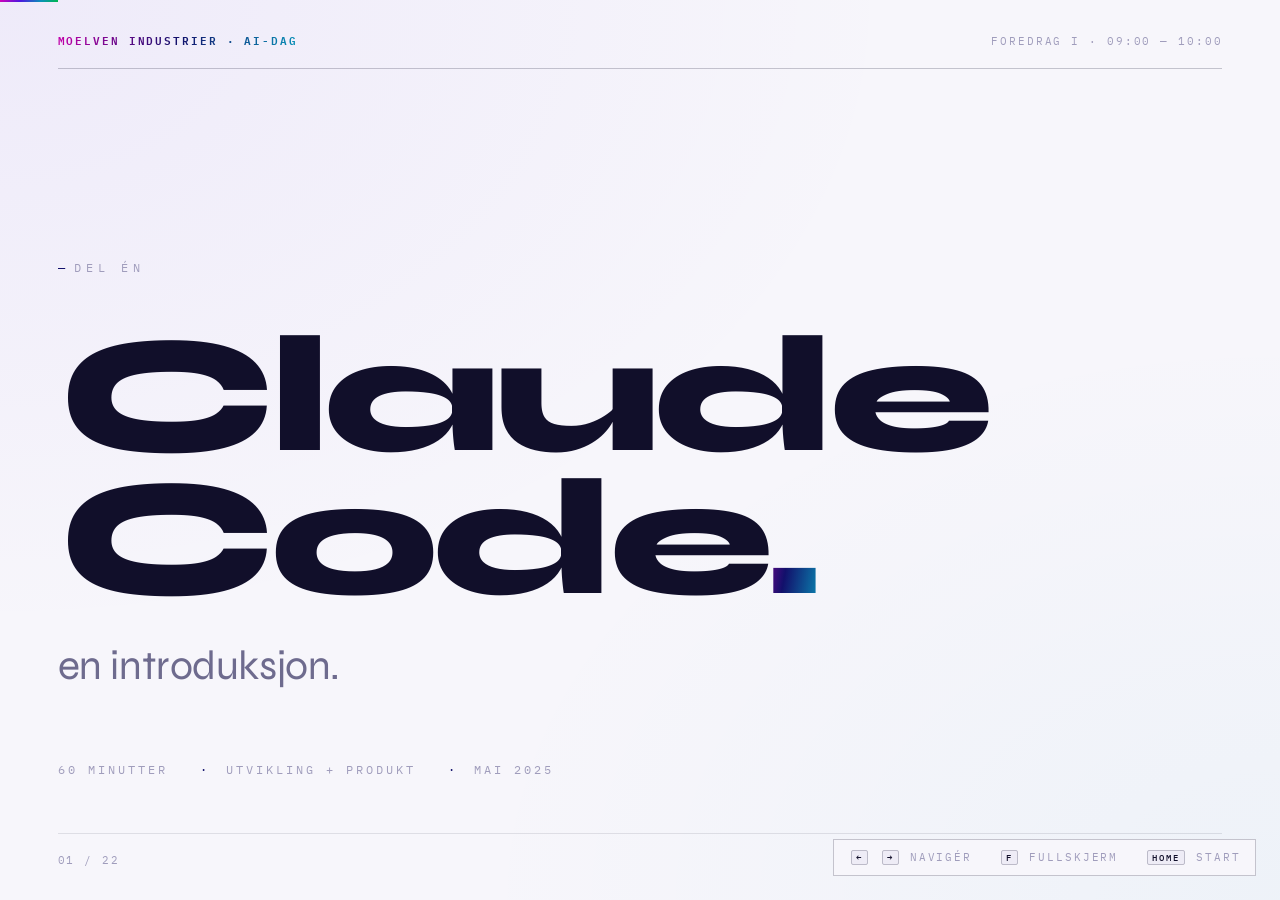
==== 01-intro.html @ 4717f0d2 "AI-dag Moelven — presentasjoner (321 navy)" ====
<!DOCTYPE html>
<html lang="nb">
<head>
  <meta charset="UTF-8">
  <meta name="viewport" content="width=device-width, initial-scale=1.0">
  <title>Foredrag I — Claude Code · En introduksjon · 321</title>
  <link rel="stylesheet" href="style.css">
</head>
<body>
<div class="deck">

<!-- ============ SLIDE 1 — TITLE ============ -->
<section class="slide slide-title">
  <header class="slide-header">
    <span class="brand">Moelven Industrier · AI-dag</span>
    <span class="right">Foredrag I · 09:00 — 10:00</span>
  </header>
  <div class="slide-content">
    <div class="label anim-in">Del én</div>
    <h1 class="display anim-in">Claude<br>Code<em>.</em></h1>
    <p class="subtitle anim-in">en introduksjon.</p>
    <div class="meta anim-in">
      <span>60 minutter</span>
      <span>utvikling + produkt</span>
      <span>mai 2025</span>
    </div>
  </div>
  <footer class="slide-footer">
    <span class="counter"></span>
    <span class="right">Eivind · Tittel</span>
  </footer>
</section>

<!-- ============ SLIDE 2 — DAGENS PROGRAM ============ -->
<section class="slide">
  <header class="slide-header">
    <span class="brand">Moelven Industrier · AI-dag</span>
    <span class="right">Dagens program</span>
  </header>
  <div class="slide-content">
    <div class="eyebrow anim-in">28. mai 2025</div>
    <h2 class="heading anim-in" style="font-size: clamp(32px, 4vw, 54px); margin-bottom: 2rem;">Lær verktøyet, <em>bygg noe eget</em>.</h2>
    <div class="agenda anim-in">
      <div class="agenda-row"><span class="agenda-time">08:45</span><span class="agenda-name">Ankomst <em>— finn plass, sett opp utstyr</em></span><span class="agenda-dur">15 min</span></div>
      <div class="agenda-row"><span class="agenda-time">09:00</span><span class="agenda-name">Foredrag I <em>— Claude Code: en introduksjon</em></span><span class="agenda-dur">60 min</span></div>
      <div class="agenda-row"><span class="agenda-time">10:00</span><span class="agenda-name">Prosjektarbeid <em>— jobb med din egen idé</em></span><span class="agenda-dur">1 t 45 min</span></div>
      <div class="agenda-row"><span class="agenda-time">11:45</span><span class="agenda-name">Arbeidslunsj <em>— jobb videre og spis</em></span><span class="agenda-dur">35 min</span></div>
      <div class="agenda-row"><span class="agenda-time">12:20</span><span class="agenda-name">Foredrag II <em>— AI inn i utviklingsprosesser</em></span><span class="agenda-dur">60 min</span></div>
      <div class="agenda-row"><span class="agenda-time">13:20</span><span class="agenda-name">Mer prosjektarbeid</span><span class="agenda-dur">2 t 10 min</span></div>
      <div class="agenda-row"><span class="agenda-time">15:30</span><span class="agenda-name"><strong>Demo + kåring av topp 3</strong> <em>🏆 deltakerne stemmer</em></span><span class="agenda-dur">30 min</span></div>
      <div class="agenda-row"><span class="agenda-time">17:00</span><span class="agenda-name">Sosialt + middag</span><span class="agenda-dur"></span></div>
    </div>
  </div>
  <footer class="slide-footer">
    <span class="counter"></span>
    <span class="right">Eivind · Program</span>
  </footer>
</section>

<!-- ============ SLIDE 3 — AGENDA FOREDRAG ============ -->
<section class="slide">
  <header class="slide-header">
    <span class="brand">Moelven Industrier · AI-dag</span>
    <span class="right">Foredrag I</span>
  </header>
  <div class="slide-content">
    <div class="eyebrow anim-in">Agenda · 60 minutter</div>
    <h2 class="heading anim-in" style="font-size: clamp(34px, 4.2vw, 64px); margin-bottom: 2.5rem;">Mental modell først, <em>prosessen etter</em>.</h2>
    <div class="agenda anim-in">
      <div class="agenda-row"><span class="agenda-time">00:00</span><span class="agenda-name">Hva er Claude Code <em>— mental modell og bruksområder</em></span><span class="agenda-dur">8 min</span></div>
      <div class="agenda-row"><span class="agenda-time">00:08</span><span class="agenda-name">Slik kommuniserer du med Claude <em>— naturlig språk og tydelige føringer</em></span><span class="agenda-dur">5 min</span></div>
      <div class="agenda-row"><span class="agenda-time">00:13</span><span class="agenda-name">Verktøyet og tilliten <em>— flater og permission-modi</em></span><span class="agenda-dur">5 min</span></div>
      <div class="agenda-row"><span class="agenda-time">00:18</span><span class="agenda-name">Den agentiske løkka <em>— fire faser i detalj</em></span><span class="agenda-dur">15 min</span></div>
      <div class="agenda-row" style="opacity: 0.55;"><span class="agenda-time">00:33</span><span class="agenda-name">Prompting og CLAUDE.md <em>— instruksjoner som huskes <span style="font-size: 0.8em;">— Morten</span></em></span><span class="agenda-dur">12 min</span></div>
      <div class="agenda-row" style="opacity: 0.55;"><span class="agenda-time">00:45</span><span class="agenda-name">Feilsøk, fallgruver og kom i gang <em style="font-size: 0.8em;">— Morten</em></span><span class="agenda-dur">9 min</span></div>
      <div class="agenda-row" style="opacity: 0.55;"><span class="agenda-time">00:54</span><span class="agenda-name">Q&amp;A <em style="font-size: 0.8em;">— Morten</em></span><span class="agenda-dur">6 min</span></div>
      <div class="agenda-row" style="border-top: 1px solid var(--rule-strong); margin-top: 0.3rem; padding-top: 0.3rem;"><span class="agenda-time" style="color: var(--ink-mid);">11:45</span><span class="agenda-name" style="color: var(--ink-mid);">Arbeidslunsj <em>— jobb videre og spis</em></span><span class="agenda-dur" style="color: var(--ink-mid);">35 min</span></div>
    </div>
  </div>
  <footer class="slide-footer">
    <span class="counter"></span>
    <span class="right">Eivind · Agenda</span>
  </footer>
</section>

<!-- ============ SLIDE 4 — PRINSIPP ============ -->
<section class="slide">
  <header class="slide-header">
    <span class="brand">Moelven Industrier · AI-dag</span>
    <span class="right">§1 · Hva er Claude Code</span>
  </header>
  <div class="slide-content">
    <div class="eyebrow anim-in">§ 01 · Et grunnskille</div>
    <h2 class="principle anim-in">Ikke en chat.<br><span class="amp">En agent.</span></h2>
    <p class="principle-attrib anim-in">Den gjør ting — leser kode, endrer filer, kjører kommandoer, verifiserer.<br>
      <span style="display: inline-block; margin-top: 0.6rem; font-family: var(--font-display); font-style: italic; text-transform: none; letter-spacing: 0; font-size: 1.2rem; color: var(--ink-mid);">Du sier hva som skal skje. Den finner ut hvordan.</span>
    </p>
  </div>
  <footer class="slide-footer">
    <span class="counter"></span>
    <span class="right">Eivind · Definisjon</span>
  </footer>
</section>

<!-- ============ SLIDE 5 — DIFF TABLE ============ -->
<section class="slide">
  <header class="slide-header">
    <span class="brand">Moelven Industrier · AI-dag</span>
    <span class="right">§1 · Mental modell</span>
  </header>
  <div class="slide-content">
    <div class="eyebrow anim-in">Den enkleste forskjellen å huske</div>
    <h2 class="heading anim-in" style="font-size: clamp(32px, 4vw, 56px); margin-bottom: 2rem;">Det du har sett før <em>— og det som er nytt</em>.</h2>
    <table class="t-table anim-in">
      <thead>
        <tr>
          <th style="width: 18%;"></th>
          <th style="width: 20%;">ChatGPT</th>
          <th style="width: 20%;">Copilot</th>
          <th style="width: 20%;">Cursor</th>
          <th>Claude Code</th>
        </tr>
      </thead>
      <tbody>
        <tr>
          <td class="name">Hva ser den?</td>
          <td>Det du limer inn</td>
          <td>Filen du redigerer</td>
          <td>Åpne tabs + workspace</td>
          <td style="color: var(--accent); font-weight: 500;">Hele prosjektet + bash + git + det den selv leter opp</td>
        </tr>
        <tr>
          <td class="name">Hvem styrer?</td>
          <td>Du, hver melding</td>
          <td>Du (autocomplete)</td>
          <td>Du (chat + edits)</td>
          <td style="color: var(--accent); font-weight: 500;">Claude — innenfor dine permissions</td>
        </tr>
        <tr>
          <td class="name">Sløyfer?</td>
          <td>Nei</td>
          <td>Nei</td>
          <td>Begrenset</td>
          <td style="color: var(--accent); font-weight: 500;">Ja — leser, gjør, verifiserer, gjentar</td>
        </tr>
        <tr>
          <td class="name">Verifiserer seg selv?</td>
          <td>Nei</td>
          <td>Nei</td>
          <td>Nei</td>
          <td style="color: var(--accent); font-weight: 500;">Ja — kjører tester, leser output</td>
        </tr>
      </tbody>
    </table>
    <p class="body anim-in" style="margin-top: 1.5rem; font-style: italic; color: var(--ink-mid); max-width: none;">
      <strong>For produkt og ledelse:</strong> du trenger ikke kode for å få verdi — bruk den til rask prototyping, research, og til å forstå systemer du ikke selv har bygget.
    </p>
  </div>
  <footer class="slide-footer">
    <span class="counter"></span>
    <span class="right">Eivind · Mental modell</span>
  </footer>
</section>

<!-- ============ SLIDE 6 — USE CASES ============ -->
<section class="slide">
  <header class="slide-header">
    <span class="brand">Moelven Industrier · AI-dag</span>
    <span class="right">§1 · Bruksområder</span>
  </header>
  <div class="slide-content">
    <div class="eyebrow anim-in">Hva kan du faktisk bruke det til?</div>
    <h2 class="heading anim-in" style="font-size: clamp(32px, 4vw, 56px); margin-bottom: 2rem;">Fire <em>typiske situasjoner</em>.</h2>
    <div class="cards anim-in" style="grid-template-columns: 1fr 1fr;">
      <div class="card">
        <div class="card-num">i</div>
        <h3 class="card-title" style="font-size: 1.3rem;">Forstå ukjent kode</h3>
        <p class="card-body" style="font-style: italic; color: var(--ink-mid); margin-bottom: 0.6rem;">Ny i kodebasen — eller i en del du sjelden rører.</p>
        <p style="font-family: var(--font-mono); font-size: 0.8rem; color: var(--accent-deep); background: var(--accent-soft); padding: 0.5rem 0.7rem; margin: 0.5rem 0; line-height: 1.4;">«forklar auth-flyten, fra login-endpoint til session-cookie»</p>
        <p class="card-body" style="margin-top: auto; font-style: italic; color: var(--ink-soft);">Mental modell på fem minutter, ikke fem dager.</p>
      </div>
      <div class="card">
        <div class="card-num">ii</div>
        <h3 class="card-title" style="font-size: 1.3rem;">Fikse en bug</h3>
        <p class="card-body" style="font-style: italic; color: var(--ink-mid); margin-bottom: 0.6rem;">Bruker rapporterer noe rart, du må reprodusere og fikse.</p>
        <p style="font-family: var(--font-mono); font-size: 0.8rem; color: var(--accent-deep); background: var(--accent-soft); padding: 0.5rem 0.7rem; margin: 0.5rem 0; line-height: 1.4;">«reproduser bug i src/checkout/, finn rotårsak, fiks, skriv test først»</p>
        <p class="card-body" style="margin-top: auto; font-style: italic; color: var(--ink-soft);">Bug + test + commit i én flyt.</p>
      </div>
      <div class="card">
        <div class="card-num">iii</div>
        <h3 class="card-title" style="font-size: 1.3rem;">Ny feature eller verktøy</h3>
        <p class="card-body" style="font-style: italic; color: var(--ink-mid); margin-bottom: 0.6rem;">Skal bygge noe nytt — fra idé til kjørende kode.</p>
        <p style="font-family: var(--font-mono); font-size: 0.8rem; color: var(--accent-deep); background: var(--accent-soft); padding: 0.5rem 0.7rem; margin: 0.5rem 0; line-height: 1.4;">«lag et script som parser produksjonslogg og sender varsel ved avvik»</p>
        <p class="card-body" style="margin-top: auto; font-style: italic; color: var(--ink-soft);">Skjelett klar i ti minutter — du finpusser.</p>
      </div>
      <div class="card">
        <div class="card-num">iv</div>
        <h3 class="card-title" style="font-size: 1.3rem;">Research <span style="font-size: 0.6em; color: var(--accent); font-style: italic;">— også uten kode</span></h3>
        <p class="card-body" style="font-style: italic; color: var(--ink-mid); margin-bottom: 0.6rem;">Du vil forstå et system eller analysere data.</p>
        <p style="font-family: var(--font-mono); font-size: 0.8rem; color: var(--accent-deep); background: var(--accent-soft); padding: 0.5rem 0.7rem; margin: 0.5rem 0; line-height: 1.4;">«les denne Excel-rapporten og finn de tre største kostnadspostene»</p>
        <p class="card-body" style="margin-top: auto; font-style: italic; color: var(--ink-soft);">Du forstår systemet uten å grave.</p>
      </div>
    </div>
    <p class="body anim-in" style="margin-top: 1.5rem; font-style: italic; color: var(--ink-mid); text-align: center; max-width: none;">Felles for alle: konkret problem, klar scope, verifiserbart resultat.</p>
  </div>
  <footer class="slide-footer">
    <span class="counter"></span>
    <span class="right">Eivind · Bruksområder</span>
  </footer>
</section>

<!-- ============ SLIDE — KOMMUNIKASJON ============ -->
<section class="slide">
  <header class="slide-header">
    <span class="brand">Moelven Industrier · AI-dag</span>
    <span class="right">§2 · Kommunikasjon</span>
  </header>
  <div class="slide-content">
    <div class="eyebrow anim-in">Slik snakker du med Claude</div>
    <h2 class="heading anim-in" style="font-size: clamp(32px, 4vw, 56px); margin-bottom: 2rem;">Naturlig språk. <em>Tydelige føringer</em>.</h2>
    <div class="cols-2 weighted anim-in">
      <div class="col">
        <div class="col-label" style="color: var(--accent);">Fire elementer som gjør en prompt effektiv</div>
        <ul class="body" style="list-style: none; padding: 0; margin-top: 1rem;">
          <li style="padding: 0.6rem 0; border-bottom: 1px solid var(--rule); display: flex; gap: 1rem;">
            <strong style="color: var(--accent); min-width: 5rem;">Rolle</strong>
            <span>Hvem er Claude i denne oppgaven? <em style="color: var(--ink-faded);">(valgfritt)</em></span>
          </li>
          <li style="padding: 0.6rem 0; border-bottom: 1px solid var(--rule); display: flex; gap: 1rem;">
            <strong style="color: var(--accent); min-width: 5rem;">Kontekst</strong>
            <span>Hva er situasjonen? Hva finnes av bakgrunn?</span>
          </li>
          <li style="padding: 0.6rem 0; border-bottom: 1px solid var(--rule); display: flex; gap: 1rem;">
            <strong style="color: var(--accent); min-width: 5rem;">Oppgave</strong>
            <span>Hva skal gjøres — konkret og avgrenset.</span>
          </li>
          <li style="padding: 0.6rem 0; display: flex; gap: 1rem;">
            <strong style="color: var(--accent); min-width: 5rem;">Vellykket</strong>
            <span>Format, lengde, språk — hva er et godt svar?</span>
          </li>
        </ul>
        <p class="body" style="margin-top: 1.5rem; font-style: italic; color: var(--ink-mid); font-size: 0.95rem;">Du trenger ikke lære kommandoer. Skriv som til en dyktig kollega — bare vær tydelig på hva som er et godt resultat.</p>
      </div>
      <div class="col">
        <div class="col-label" style="color: var(--accent);">Tre eksempler</div>
        <div style="margin-top: 0.8rem; display: flex; flex-direction: column; gap: 0.9rem;">
          <div style="font-family: var(--font-mono); font-size: 0.82rem; background: var(--bg-deep); border-left: 3px solid var(--accent); padding: 0.9rem 1rem; line-height: 1.6; color: var(--ink);">«Her er møtereferatet. Lag tabell med beslutninger og ansvarlig person. På norsk.»</div>
          <div style="font-family: var(--font-mono); font-size: 0.82rem; background: var(--bg-deep); border-left: 3px solid var(--accent); padding: 0.9rem 1rem; line-height: 1.6; color: var(--ink);">«Les vedlagte spesifikasjon. Hva mangler for at en utvikler kan starte jobben? Punktliste.»</div>
          <div style="font-family: var(--font-mono); font-size: 0.82rem; background: var(--bg-deep); border-left: 3px solid var(--accent); padding: 0.9rem 1rem; line-height: 1.6; color: var(--ink);">«I hele sesjonen: alltid norsk. Aldri 'requirements' — bruk 'krav'. Tabeller fremfor lister der det passer.»</div>
        </div>
      </div>
    </div>
  </div>
  <footer class="slide-footer">
    <span class="counter"></span>
    <span class="right">Eivind · Kommunikasjon</span>
  </footer>
</section>

<!-- ============ SLIDE 7 — PLATFORM + TEMPO ============ -->
<section class="slide">
  <header class="slide-header">
    <span class="brand">Moelven Industrier · AI-dag</span>
    <span class="right">Verktøyet</span>
  </header>
  <div class="slide-content">
    <div class="cols-2 weighted">
      <div class="col anim-in">
        <div class="eyebrow">Hvor du jobber</div>
        <h2 class="heading" style="font-size: clamp(32px, 3.8vw, 56px);">Vi bruker <em>terminalen i dag</em>.</h2>
        <p class="body" style="margin-top: 1.5rem;">I terminalen ser du hvert steg Claude tar — hva den leser, hva den gjør, hvilke valg den tar. Det gjør det enklere å forstå og følge med.</p>
        <p class="body" style="margin-top: 1rem;">Etterpå bruker du det der du vil: VS Code, JetBrains, desktop-app eller claude.ai/code.</p>
      </div>
      <div class="col anim-in">
        <div class="eyebrow">Tilgjengelige flater</div>
        <ul class="body" style="list-style: none; padding: 0; margin-top: 0.8rem;">
          <li style="padding: 0.5rem 0; border-bottom: 1px solid var(--rule);">Terminal (CLI) — <em>i dag</em></li>
          <li style="padding: 0.5rem 0; border-bottom: 1px solid var(--rule);">VS Code + JetBrains</li>
          <li style="padding: 0.5rem 0; border-bottom: 1px solid var(--rule);">Desktop-app (Mac / Windows)</li>
          <li style="padding: 0.5rem 0;">claude.ai/code</li>
        </ul>
        <p class="body" style="margin-top: 1.2rem; font-style: italic; color: var(--ink-mid); font-size: 0.9rem;">Samme modell, samme arbeidsflyt — du velger flate etterpå.</p>
      </div>
    </div>
  </div>
  <footer class="slide-footer">
    <span class="counter"></span>
    <span class="right">Eivind · Verktøyet</span>
  </footer>
</section>

<!-- ============ SLIDE 9 — PERMISSIONS ============ -->
<section class="slide">
  <header class="slide-header">
    <span class="brand">Moelven Industrier · AI-dag</span>
    <span class="right">§3 · Permission-modi</span>
  </header>
  <div class="slide-content">
    <div class="eyebrow anim-in">Bytt med <kbd>Shift</kbd> + <kbd>Tab</kbd></div>
    <h2 class="heading anim-in" style="font-size: clamp(32px, 4vw, 56px); margin-bottom: 1.5rem;">Du bestemmer hvor mye <em>tillit</em>.</h2>
    <table class="t-table anim-in">
      <thead>
        <tr><th style="width: 16%;">Modus</th><th style="width: 42%;">Hva</th><th>Når brukes</th></tr>
      </thead>
      <tbody>
        <tr><td class="name">Plan mode</td><td><span class="pill ok">Read-only</span> Leser og analyserer, men endrer ingenting.</td><td><strong>Start her</strong> for ny oppgave eller ukjent kode.</td></tr>
        <tr><td class="name">Default</td><td>Spør før alle filendringer og bash-kommandoer.</td><td>Når planen er god — bygg allowlist gradvis.</td></tr>
        <tr><td class="name">Accept edits</td><td>Edits og read-only bash uten spørsmål. Spør for destruktivt.</td><td>Rutineoppgaver du stoler på.</td></tr>
        <tr><td class="name">Auto</td><td>AI klassifiserer og blokkerer mistenkelige kommandoer.</td><td>Langkjørende oppgaver.</td></tr>
        <tr><td class="name">Bypass</td><td><span class="pill warn">Alt tillatt</span> Kun i sandbox eller container.</td><td>Aldri på din egen maskin.</td></tr>
      </tbody>
    </table>
    <div class="anim-in" style="margin-top: 1.5rem; padding: 1rem 1.4rem; border-left: 3px solid var(--accent); background: var(--accent-soft);">
      <p class="body" style="font-size: 0.95rem; margin: 0;"><strong>Typisk flyt:</strong> Ny oppgave → <strong>plan mode</strong> → er planen god? → <strong>default</strong> → «Yes, don't ask again» bygger allowlist → <strong>accept-edits</strong> for rutine.</p>
    </div>
  </div>
  <footer class="slide-footer">
    <span class="counter"></span>
    <span class="right">Eivind · Permission-modi</span>
  </footer>
</section>

<!-- ============ SLIDE 10 — DEN AGENTISKE LØKKA ============ -->
<section class="slide">
  <header class="slide-header">
    <span class="brand">Moelven Industrier · AI-dag</span>
    <span class="right">§4 · Den agentiske løkka</span>
  </header>
  <div class="slide-content">
    <div class="eyebrow anim-in">§ 04 · Det viktigste å forstå</div>
    <h2 class="heading anim-in" style="font-size: clamp(34px, 4.2vw, 64px); margin-bottom: 3rem;">Fire faser. <em>Igjen og igjen</em>.</h2>
    <div class="steps anim-in">
      <div class="step">
        <div class="step-num"><em>I</em></div>
        <h3 class="step-name">Beskriv</h3>
        <p class="step-body">Fortell hva du vil lage og hvorfor. <em>«Jeg trenger et verktøy som gjør X. Brukerne er Y.»</em> Claude spør hvis noe mangler.</p>
      </div>
      <div class="step">
        <div class="step-num"><em>II</em></div>
        <h3 class="step-name">Planlegg</h3>
        <p class="step-body"><em>«Lag en plan.»</em> Claude foreslår steg. Du leser, justerer og godkjenner. Ikke ett tegn er bygget ennå.</p>
      </div>
      <div class="step">
        <div class="step-num"><em>III</em></div>
        <h3 class="step-name">Bygg</h3>
        <p class="step-body"><em>«Bygg steg 1.»</em> Claude jobber. Følg med underveis — si fra om retningen er feil, ikke vent til slutt.</p>
      </div>
      <div class="step">
        <div class="step-num"><em>IV</em></div>
        <h3 class="step-name">Sjekk</h3>
        <p class="step-body">Prøv det selv. Er det riktig? <em>«Legg til X, fjern Y.»</em> Tilbake til steg III. Gjenta til det er godt nok.</p>
      </div>
    </div>
    <p class="body anim-in" style="margin-top: 2.5rem; font-style: italic; text-align: center; color: var(--ink-mid); max-width: none;">
      Du trenger ikke vite hvordan det bygges. Du trenger å vite <strong>hva som er godt nok</strong>.
    </p>
  </div>
  <footer class="slide-footer">
    <span class="counter"></span>
    <span class="right">Eivind · Arbeidsflyt</span>
  </footer>
</section>

<!-- ============ FASE I — BESKRIV ============ -->
<section class="slide">
  <header class="slide-header">
    <span class="brand">Moelven Industrier · AI-dag</span>
    <span class="right">Eivind · Fase I</span>
  </header>
  <div class="slide-content">
    <div class="eyebrow anim-in">Fase I av IV</div>
    <h2 class="heading anim-in" style="font-size: clamp(34px, 4.2vw, 64px); margin-bottom: 2rem;"><em>Beskriv</em> — brief Claude som en ny kollega.</h2>
    <div class="cols-2 anim-in">
      <div class="col">
        <div class="col-label" style="color: var(--accent);">Hva du gjør</div>
        <ul class="body" style="list-style: none; padding: 0; margin-top: 0.8rem;">
          <li style="border-left: 2px solid var(--accent); padding: 0.5rem 0 0.5rem 1rem; margin-bottom: 0.5rem;">Beskriv <strong>problemet</strong> du vil løse — ikke løsningen</li>
          <li style="border-left: 2px solid var(--accent); padding: 0.5rem 0 0.5rem 1rem; margin-bottom: 0.5rem;">Fortell hvem som skal bruke verktøyet og til hva</li>
          <li style="border-left: 2px solid var(--accent); padding: 0.5rem 0 0.5rem 1rem; margin-bottom: 0.5rem;">Si hva du har fra før — Excel-ark, papirskjema, eksisterende rutine</li>
          <li style="border-left: 2px solid var(--accent); padding: 0.5rem 0 0.5rem 1rem;">Si hva som er viktigst å få til <strong>i første omgang</strong></li>
        </ul>
        <div style="margin-top: 1.4rem; padding: 0.85rem 1.1rem; background: var(--bg-deep); border-left: 3px solid var(--ink-faded);">
          <p style="margin: 0; font-size: 0.88rem; color: var(--ink-mid);"><strong style="font-family: var(--font-mono); font-size: 0.78em; letter-spacing: 0.18em; text-transform: uppercase; color: var(--ink-faded);">Vanlig feil ·</strong> Starte for bredt. «Lag et system for hele produksjonen» gir et vagt svar. Start smalt — bygg ut etterpå.</p>
        </div>
      </div>
      <div class="col">
        <div class="col-label" style="color: var(--accent);">Tips</div>
        <ul class="body" style="list-style: none; padding: 0; margin-top: 0.8rem; font-size: 0.95rem;">
          <li style="padding: 0.45rem 0; border-bottom: 1px solid var(--rule);">Én konkret situasjon er bedre enn hele behovet på én gang</li>
          <li style="padding: 0.45rem 0; border-bottom: 1px solid var(--rule);">Ta med kontekst om Moelven: sagbruk, skift, antall brukere</li>
          <li style="padding: 0.45rem 0;">Si gjerne hva du <em>ikke</em> vil: «ingen lange rapporter — bare enkle meldinger»</li>
        </ul>
        <div style="margin-top: 1.4rem; font-family: var(--font-mono); font-size: 0.8rem; background: var(--bg-deep); border-left: 3px solid var(--accent); padding: 0.9rem 1rem; line-height: 1.6; color: var(--ink);">«Jeg vil lage et verktøy der operatørene kan melde fra om feil på maskiner. I dag bruker vi papirskjema. Verktøyet skal fungere på nettbrett, og leder skal få varsel med én gang noe meldes inn.»</div>
      </div>
    </div>
  </div>
  <footer class="slide-footer">
    <span class="counter"></span>
    <span class="right">Eivind · Beskriv</span>
  </footer>
</section>

<!-- ============ FASE II — PLANLEGG ============ -->
<section class="slide">
  <header class="slide-header">
    <span class="brand">Moelven Industrier · AI-dag</span>
    <span class="right">Eivind · Fase II</span>
  </header>
  <div class="slide-content">
    <div class="eyebrow anim-in">Fase II av IV</div>
    <h2 class="heading anim-in" style="font-size: clamp(34px, 4.2vw, 64px); margin-bottom: 2rem;"><em>Planlegg</em> — godkjenn før det bygges.</h2>
    <div class="cols-2 anim-in">
      <div class="col">
        <div class="col-label" style="color: var(--accent);">Hva du gjør</div>
        <ul class="body" style="list-style: none; padding: 0; margin-top: 0.8rem;">
          <li style="border-left: 2px solid var(--accent); padding: 0.5rem 0 0.5rem 1rem; margin-bottom: 0.5rem;">Les planen Claude foreslår — forstår du hva som beskrives?</li>
          <li style="border-left: 2px solid var(--accent); padding: 0.5rem 0 0.5rem 1rem; margin-bottom: 0.5rem;">Korriger det som ikke stemmer. Still spørsmål om det du ikke forstår</li>
          <li style="border-left: 2px solid var(--accent); padding: 0.5rem 0 0.5rem 1rem; margin-bottom: 0.5rem;">Prioriter: hva <strong>må</strong> være med, hva kan vente til versjon 2?</li>
          <li style="border-left: 2px solid var(--accent); padding: 0.5rem 0 0.5rem 1rem;">Si eksplisitt <em>«ja, dette ser bra ut»</em> — Claude starter ikke uten</li>
        </ul>
        <div style="margin-top: 1.4rem; padding: 0.85rem 1.1rem; background: var(--bg-deep); border-left: 3px solid var(--ink-faded);">
          <p style="margin: 0; font-size: 0.88rem; color: var(--ink-mid);"><strong style="font-family: var(--font-mono); font-size: 0.78em; letter-spacing: 0.18em; text-transform: uppercase; color: var(--ink-faded);">Vanlig feil ·</strong> Si «ja, bare kjør» uten å lese planen. Du oppdager halvveis at verktøyet løser feil problem.</p>
        </div>
      </div>
      <div class="col">
        <div class="col-label" style="color: var(--accent);">Tips</div>
        <ul class="body" style="list-style: none; padding: 0; margin-top: 0.8rem; font-size: 0.95rem;">
          <li style="padding: 0.45rem 0; border-bottom: 1px solid var(--rule);">Be om en punktliste i prioritert rekkefølge — ikke en lang tekst</li>
          <li style="padding: 0.45rem 0; border-bottom: 1px solid var(--rule);">Tenk høyt: «Stemmer det at vi trenger X, eller holder det med Y?»</li>
          <li style="padding: 0.45rem 0;">Claude skal forklare, ikke imponere — spør til du skjønner</li>
        </ul>
        <div style="margin-top: 1.4rem; font-family: var(--font-mono); font-size: 0.8rem; background: var(--bg-deep); border-left: 3px solid var(--accent); padding: 0.9rem 1rem; line-height: 1.6; color: var(--ink);">«Kan du oppsummere hva du skal lage og i hvilken rekkefølge? Maks fem punkter, kort forklaring på hvert. Jeg godkjenner før du starter.»</div>
      </div>
    </div>
  </div>
  <footer class="slide-footer">
    <span class="counter"></span>
    <span class="right">Eivind · Planlegg</span>
  </footer>
</section>

<!-- ============ FASE III — BYGG ============ -->
<section class="slide">
  <header class="slide-header">
    <span class="brand">Moelven Industrier · AI-dag</span>
    <span class="right">Eivind · Fase III</span>
  </header>
  <div class="slide-content">
    <div class="eyebrow anim-in">Fase III av IV</div>
    <h2 class="heading anim-in" style="font-size: clamp(34px, 4.2vw, 64px); margin-bottom: 2rem;"><em>Bygg</em> — følg med, styr kursen.</h2>
    <div class="cols-2 anim-in">
      <div class="col">
        <div class="col-label" style="color: var(--accent);">Hva du gjør</div>
        <ul class="body" style="list-style: none; padding: 0; margin-top: 0.8rem;">
          <li style="border-left: 2px solid var(--accent); padding: 0.5rem 0 0.5rem 1rem; margin-bottom: 0.5rem;">Les oppdateringene Claude gir — forstå <strong>hva</strong> som er gjort, ikke hvordan</li>
          <li style="border-left: 2px solid var(--accent); padding: 0.5rem 0 0.5rem 1rem; margin-bottom: 0.5rem;">Si fra hvis noe virker rart — ikke vent til alt er ferdig</li>
          <li style="border-left: 2px solid var(--accent); padding: 0.5rem 0 0.5rem 1rem; margin-bottom: 0.5rem;">Test underveis hvis mulig — én del om gangen</li>
          <li style="border-left: 2px solid var(--accent); padding: 0.5rem 0 0.5rem 1rem;">Stopp-spørsmålet: <em>«Hva bygger du akkurat nå?»</em></li>
        </ul>
        <div style="margin-top: 1.4rem; padding: 0.85rem 1.1rem; background: var(--bg-deep); border-left: 3px solid var(--ink-faded);">
          <p style="margin: 0; font-size: 0.88rem; color: var(--ink-mid);"><strong style="font-family: var(--font-mono); font-size: 0.78em; letter-spacing: 0.18em; text-transform: uppercase; color: var(--ink-faded);">Vanlig feil ·</strong> La Claude kjøre helt ferdig uten å sjekke underveis — og så oppdage at hele løsningen tok feil retning.</p>
        </div>
      </div>
      <div class="col">
        <div class="col-label" style="color: var(--accent);">Tips</div>
        <ul class="body" style="list-style: none; padding: 0; margin-top: 0.8rem; font-size: 0.95rem;">
          <li style="padding: 0.45rem 0; border-bottom: 1px solid var(--rule);">Be Claude stoppe etter hvert naturlig steg og oppsummere</li>
          <li style="padding: 0.45rem 0; border-bottom: 1px solid var(--rule);">Du kan alltid si «vent, dette trenger vi ikke» og endre kurs</li>
          <li style="padding: 0.45rem 0;">Tidlig tilbakemelding er billig. Sen tilbakemelding er dyrt.</li>
        </ul>
        <div style="margin-top: 1.4rem; font-family: var(--font-mono); font-size: 0.8rem; background: var(--bg-deep); border-left: 3px solid var(--accent); padding: 0.9rem 1rem; line-height: 1.6; color: var(--ink);">«Vent — vi trenger ikke tre separate skjema. Sagbrukene skal bruke samme skjema, men vi må kunne filtrere per lokasjon i rapporten.»</div>
      </div>
    </div>
  </div>
  <footer class="slide-footer">
    <span class="counter"></span>
    <span class="right">Eivind · Bygg</span>
  </footer>
</section>

<!-- ============ FASE IV — SJEKK ============ -->
<section class="slide">
  <header class="slide-header">
    <span class="brand">Moelven Industrier · AI-dag</span>
    <span class="right">Eivind · Fase IV</span>
  </header>
  <div class="slide-content">
    <div class="eyebrow anim-in">Fase IV av IV</div>
    <h2 class="heading anim-in" style="font-size: clamp(34px, 4.2vw, 64px); margin-bottom: 2rem;"><em>Sjekk</em> — test, tilbakemeld, gjenta.</h2>
    <div class="cols-2 anim-in">
      <div class="col">
        <div class="col-label" style="color: var(--accent);">Hva du gjør</div>
        <ul class="body" style="list-style: none; padding: 0; margin-top: 0.8rem;">
          <li style="border-left: 2px solid var(--accent); padding: 0.5rem 0 0.5rem 1rem; margin-bottom: 0.5rem;">Prøv verktøyet som en <strong>faktisk bruker</strong> — ikke som den som bestilte det</li>
          <li style="border-left: 2px solid var(--accent); padding: 0.5rem 0 0.5rem 1rem; margin-bottom: 0.5rem;">Skriv ned konkrete ting som ikke fungerer eller mangler</li>
          <li style="border-left: 2px solid var(--accent); padding: 0.5rem 0 0.5rem 1rem; margin-bottom: 0.5rem;">Skill mellom «dette er feil» og «dette kan bli bedre»</li>
          <li style="border-left: 2px solid var(--accent); padding: 0.5rem 0 0.5rem 1rem;">Gi tilbakemeldingen som konkrete instruksjoner, ikke generell kritikk</li>
        </ul>
        <div style="margin-top: 1.4rem; padding: 0.85rem 1.1rem; background: var(--bg-deep); border-left: 3px solid var(--ink-faded);">
          <p style="margin: 0; font-size: 0.88rem; color: var(--ink-mid);"><strong style="font-family: var(--font-mono); font-size: 0.78em; letter-spacing: 0.18em; text-transform: uppercase; color: var(--ink-faded);">Vanlig feil ·</strong> Vag tilbakemelding: «Det er ikke helt sånn vi jobber.» Claude kan ikke gjette — beskriv hva du forventet å se.</p>
        </div>
      </div>
      <div class="col">
        <div class="col-label" style="color: var(--accent);">Tips</div>
        <ul class="body" style="list-style: none; padding: 0; margin-top: 0.8rem; font-size: 0.95rem;">
          <li style="padding: 0.45rem 0; border-bottom: 1px solid var(--rule);">La en kollega teste uten forklaring — se hva de henger seg opp i</li>
          <li style="padding: 0.45rem 0; border-bottom: 1px solid var(--rule);">Iterasjon er normalt, ikke et tegn på at noe gikk galt</li>
          <li style="padding: 0.45rem 0;">Sett en grense: hva er godt nok for <em>denne runden</em>?</li>
        </ul>
        <div style="margin-top: 1.4rem; font-family: var(--font-mono); font-size: 0.8rem; background: var(--bg-deep); border-left: 3px solid var(--accent); padding: 0.9rem 1rem; line-height: 1.6; color: var(--ink);">«Jeg testet skjemaet. To ting: 1) Maskin-ID-feltet er ikke synlig nok — operatørene vil overse det. 2) Leder får ikke med seg hvilken skift det gjaldt. Kan du fikse begge?»</div>
      </div>
    </div>
  </div>
  <footer class="slide-footer">
    <span class="counter"></span>
    <span class="right">Eivind · Sjekk</span>
  </footer>
</section>

<!-- ============ SLIDE 12 — PROMPTING PRINCIPLE ============ -->
<section class="slide">
  <header class="slide-header">
    <span class="brand">Moelven Industrier · AI-dag</span>
    <span class="right">§5 · Prompting</span>
  </header>
  <div class="slide-content">
    <div class="eyebrow anim-in">§ 05 · Et prinsipp</div>
    <h2 class="principle anim-in" style="font-size: clamp(40px, 6vw, 100px);">Spesifikk.<br>Verifiserbar.<br><span class="amp">Med kontekst.</span></h2>
    <p class="principle-attrib anim-in">Hver prompt skal ha alle tre.<br>
      <span style="display: inline-block; margin-top: 0.6rem; font-family: var(--font-display); font-style: italic; text-transform: none; letter-spacing: 0; font-size: 1.2rem; color: var(--ink-mid);">En vag prompt betaler du i iterasjoner og frustrasjon — kontekstvinduet er en begrenset ressurs.</span>
    </p>
  </div>
  <footer class="slide-footer">
    <span class="counter"></span>
    <span class="right">Morten · Prinsipp</span>
  </footer>
</section>

<!-- ============ SLIDE 13 — PROMPT MAKEOVER ============ -->
<section class="slide">
  <header class="slide-header">
    <span class="brand">Moelven Industrier · AI-dag</span>
    <span class="right">§5 · Prompt-makeover</span>
  </header>
  <div class="slide-content">
    <div class="eyebrow anim-in">Tre eksempler — fra svak til <em>kjørbar</em></div>
    <h2 class="heading anim-in" style="font-size: clamp(30px, 3.6vw, 50px); margin-bottom: 1.5rem;">Slik ser <em>spesifikk + verifiserbar + kontekst</em> ut.</h2>
    <div style="display: grid; gap: 1rem;" class="anim-in">
      <div style="display: grid; grid-template-columns: 1fr 1fr; gap: 1rem;">
        <div class="compare-card bad" style="padding: 0.9rem 1.1rem;">
          <div class="tag" style="margin-bottom: 0.4rem;">Svak</div>
          <div class="quote" style="font-size: 0.95rem;">«fiks loginbuggen»</div>
        </div>
        <div class="compare-card good" style="padding: 0.9rem 1.1rem;">
          <div class="tag" style="margin-bottom: 0.4rem;">Bra</div>
          <div class="quote" style="font-size: 0.95rem;">«Brukere får blank skjerm etter feil login. Reproduser med <code>test@x.no</code> + feil passord. Fiks i <code>src/auth/</code>. Skriv failing test først. Verifiser med <code>npm test:auth</code>.»</div>
        </div>
      </div>
      <div style="display: grid; grid-template-columns: 1fr 1fr; gap: 1rem;">
        <div class="compare-card bad" style="padding: 0.9rem 1.1rem;">
          <div class="tag" style="margin-bottom: 0.4rem;">Svak</div>
          <div class="quote" style="font-size: 0.95rem;">«lag en rapport»</div>
        </div>
        <div class="compare-card good" style="padding: 0.9rem 1.1rem;">
          <div class="tag" style="margin-bottom: 0.4rem;">Bra</div>
          <div class="quote" style="font-size: 0.95rem;">«Les <code>produksjon.csv</code>. Lag ukentlig rapport med topp 5 avvik, sortert på kostnad. Eksporter til <code>rapport.xlsx</code>. Vis antall rader prosessert.»</div>
        </div>
      </div>
      <div style="display: grid; grid-template-columns: 1fr 1fr; gap: 1rem;">
        <div class="compare-card bad" style="padding: 0.9rem 1.1rem;">
          <div class="tag" style="margin-bottom: 0.4rem;">Svak</div>
          <div class="quote" style="font-size: 0.95rem;">«rydd opp i koden»</div>
        </div>
        <div class="compare-card good" style="padding: 0.9rem 1.1rem;">
          <div class="tag" style="margin-bottom: 0.4rem;">Bra</div>
          <div class="quote" style="font-size: 0.95rem;">«I <code>src/Form.tsx</code>: ekstraher felt-validering til <code>hooks/useValidation.ts</code>. Behold all atferd. Kjør <code>npm test</code> før og etter.»</div>
        </div>
      </div>
    </div>
    <p class="body anim-in" style="margin-top: 1.5rem; font-style: italic; color: var(--ink-mid); max-width: none; text-align: center;">
      Verifiseringskriterier: testkommando · expected output · screenshot · <em>«returner null for tom input»</em>.
    </p>
  </div>
  <footer class="slide-footer">
    <span class="counter"></span>
    <span class="right">Morten · Prompt-makeover</span>
  </footer>
</section>

<!-- ============ SLIDE 14 — CLAUDE.md ============ -->
<section class="slide">
  <header class="slide-header">
    <span class="brand">Moelven Industrier · AI-dag</span>
    <span class="right">§6 · CLAUDE.md</span>
  </header>
  <div class="slide-content">
    <div class="eyebrow anim-in">§ 06 · Persistent kontekst</div>
    <h2 class="heading anim-in" style="margin-bottom: 1.5rem;">Et levende dokument som <em>vokser i bruk</em>.</h2>
    <p class="lede anim-in" style="margin-bottom: 1.2rem;">Vanlig markdown i prosjektrot. Leses ved sesjonsstart. Når Claude gjør samme feil to ganger — legg regelen i CLAUDE.md.</p>
    <div class="anim-in" style="margin-bottom: 1.8rem; padding: 0.9rem 1.2rem; border-left: 3px solid var(--accent); background: var(--accent-soft);">
      <p class="body" style="font-size: 0.95rem; margin: 0; font-style: italic;">
        <strong>I praksis:</strong> Claude brukte <code>yarn</code> første gang. Du sa «vi bruker npm». Du la regelen i CLAUDE.md. Claude har brukt <code>npm</code> de neste femti gangene — uten påminnelse.
      </p>
    </div>
    <div class="cols-2 anim-in">
      <div class="col">
        <div class="col-label" style="color: var(--accent);">— Hører hjemme</div>
        <ul class="body" style="font-size: 1rem; list-style: none; padding: 0;">
          <li style="padding: 0.4rem 0; border-bottom: 1px solid var(--rule);">Bash-kommandoer Claude trenger</li>
          <li style="padding: 0.4rem 0; border-bottom: 1px solid var(--rule);">Kodestil som avviker fra standard</li>
          <li style="padding: 0.4rem 0; border-bottom: 1px solid var(--rule);">Test- og build-kommandoer</li>
          <li style="padding: 0.4rem 0; border-bottom: 1px solid var(--rule);">Branching og PR-prosess</li>
          <li style="padding: 0.4rem 0; border-bottom: 1px solid var(--rule);">Arkitekturvalg som er unike</li>
          <li style="padding: 0.4rem 0;">Vanlige fallgruver dere har oppdaget</li>
        </ul>
      </div>
      <div class="col">
        <div class="col-label" style="color: var(--ink-faded);">— Hører ikke hjemme</div>
        <ul class="body" style="font-size: 1rem; list-style: none; padding: 0; color: var(--ink-faded);">
          <li style="padding: 0.4rem 0; border-bottom: 1px solid var(--rule);">Ting Claude allerede vet</li>
          <li style="padding: 0.4rem 0; border-bottom: 1px solid var(--rule);">Generiske «skriv ren kode»</li>
          <li style="padding: 0.4rem 0; border-bottom: 1px solid var(--rule);">Lang API-doc (link i stedet)</li>
          <li style="padding: 0.4rem 0; border-bottom: 1px solid var(--rule);">Filbeskrivelser per fil</li>
          <li style="padding: 0.4rem 0; border-bottom: 1px solid var(--rule);">Ting som endrer seg ofte</li>
          <li style="padding: 0.4rem 0;">Self-evident practices</li>
        </ul>
      </div>
    </div>
    <p class="body anim-in" style="margin-top: 1.5rem; font-style: italic; color: var(--ink-mid); text-align: center;">Under 200 linjer. <code>/init</code> lager utkast. Skriv <code>#</code>-prefiks i en prompt for å legge ting i memory automatisk.</p>
  </div>
  <footer class="slide-footer">
    <span class="counter"></span>
    <span class="right">Morten · CLAUDE.md</span>
  </footer>
</section>

<!-- ============ SLIDE 15 — CLAUDE.md EKSEMPEL ============ -->
<section class="slide">
  <header class="slide-header">
    <span class="brand">Moelven Industrier · AI-dag</span>
    <span class="right">§6 · CLAUDE.md eksempel</span>
  </header>
  <div class="slide-content">
    <div class="cols-2 weighted">
      <div class="col anim-in">
        <div class="eyebrow">Slik vokser den</div>
        <h2 class="heading" style="font-size: clamp(32px, 4vw, 56px);">Start kort. Legg til <em>når noe skurrer</em>.</h2>
        <p class="body" style="margin-top: 1.5rem;">Kjør <code>/init</code> → slett 60% av støyen → jobb litt → når Claude gjør feil, fortell den å legge regelen inn.</p>
        <p class="body" style="margin-top: 1rem;">Rådgivende, ikke garantert. For ting som <em>må</em> skje — bruk hooks (foredrag II).</p>
      </div>
      <div class="col anim-in">
        <pre class="code" data-lang="CLAUDE.md"><span class="k"># Kodestil</span>
- ES modules, ikke CommonJS
- 2-space indent, async/await

<span class="k"># Testing</span>
- <span class="v">`npm test`</span> før commit
- Tester i <span class="v">src/__tests__/</span>

<span class="k"># Git</span>
- Feature-brancher fra <span class="v">main</span>
- Aldri push direkte til main

<span class="k"># Gotchas</span>
- Bruk <span class="v">npm</span>, ikke <span class="v">yarn</span> (lock-fil)
- Tester trenger lokal DB: <span class="v">npm run db:setup</span>
- API krever <span class="v">REDIS_URL</span> i .env.local</pre>
      </div>
    </div>
  </div>
  <footer class="slide-footer">
    <span class="counter"></span>
    <span class="right">Morten · Eksempel</span>
  </footer>
</section>

<!-- ============ SLIDE 16 — FEILSØK ============ -->
<section class="slide">
  <header class="slide-header">
    <span class="brand">Moelven Industrier · AI-dag</span>
    <span class="right">§7 · Når det skurrer</span>
  </header>
  <div class="slide-content">
    <div class="eyebrow anim-in">§ 07 · Feilsøk-flyt</div>
    <h2 class="heading anim-in" style="font-size: clamp(34px, 4.2vw, 60px); margin-bottom: 2.5rem;">Når Claude <em>sitter fast</em>.</h2>
    <table class="t-table anim-in">
      <thead>
        <tr><th style="width: 38%;">Symptom</th><th>Gjør dette</th></tr>
      </thead>
      <tbody>
        <tr>
          <td class="name">Samme feil to ganger</td>
          <td><kbd>Esc</kbd> · <code>/clear</code> · omformulér prompten med mer kontekst</td>
        </tr>
        <tr>
          <td class="name">Utforsker uendelig</td>
          <td><kbd>Esc</kbd> · scope ned: <em>«kun <code>src/auth/</code>»</em></td>
        </tr>
        <tr>
          <td class="name">«Ser bra ut» — du tror det ikke</td>
          <td><em>«kjør testene og lim inn output»</em> · <em>«kjør koden og vis resultatet»</em></td>
        </tr>
        <tr>
          <td class="name">Du har mistet oversikt</td>
          <td><kbd>Esc</kbd> <kbd>Esc</kbd> for rewind · eller <code>/compact</code></td>
        </tr>
        <tr>
          <td class="name">Usikker på om den skjønte</td>
          <td><em>«før du gjør noe — repeter oppgaven og planen»</em></td>
        </tr>
        <tr>
          <td class="name">Konteksten blir tung</td>
          <td><code>/compact</code> for å komprimere · <code>/clear</code> mellom oppgaver</td>
        </tr>
        <tr>
          <td class="name">Du vet ikke hva som er sant</td>
          <td>Be om kilder: <em>«vis meg fila og linjene du baserer det på»</em></td>
        </tr>
      </tbody>
    </table>
  </div>
  <footer class="slide-footer">
    <span class="counter"></span>
    <span class="right">Morten · Feilsøk</span>
  </footer>
</section>

<!-- ============ SLIDE 17 — FALLGRUVER ============ -->
<section class="slide">
  <header class="slide-header">
    <span class="brand">Moelven Industrier · AI-dag</span>
    <span class="right">§8 · Fallgruver</span>
  </header>
  <div class="slide-content">
    <div class="eyebrow anim-in">Det første-gangs-brukere går i</div>
    <h2 class="heading anim-in" style="font-size: clamp(34px, 4.2vw, 60px); margin-bottom: 2.5rem;">Seks <em>fallgruver</em>.</h2>
    <div class="cards cols-3 anim-in">
      <div class="card">
        <div class="card-num">i</div>
        <h3 class="card-title">For lang CLAUDE.md</h3>
        <p class="card-body">Over 500 linjer = Claude ignorerer halvparten. Mål: under 200.</p>
      </div>
      <div class="card">
        <div class="card-num">ii</div>
        <h3 class="card-title">Ingen verifikasjon</h3>
        <p class="card-body">Uten test-cases blir det «ser bra ut» → bugs i prod.</p>
      </div>
      <div class="card">
        <div class="card-num">iii</div>
        <h3 class="card-title">Uendelig utforsking</h3>
        <p class="card-body">«Utforsk databasen» uten scope = 100 filer lest, kontekst sprengt.</p>
      </div>
      <div class="card">
        <div class="card-num">iv</div>
        <h3 class="card-title">Kitchen sink-sesjon</h3>
        <p class="card-body">Task A, B, tilbake til A — kontekst fylles med urelatert info.</p>
      </div>
      <div class="card">
        <div class="card-num">v</div>
        <h3 class="card-title">Bash uten scope</h3>
        <p class="card-body">«Kjør testene» = hele suiten. Si <em>«kjør auth-tester»</em> i stedet.</p>
      </div>
      <div class="card">
        <div class="card-num">vi</div>
        <h3 class="card-title">Forventning om perfeksjon</h3>
        <p class="card-body">Tenk på Claude som en junior — gode instruksjoner og feedback.</p>
      </div>
    </div>
  </div>
  <footer class="slide-footer">
    <span class="counter"></span>
    <span class="right">Morten · Fallgruver</span>
  </footer>
</section>

<!-- ============ SLIDE 18 — KOM I GANG ============ -->
<section class="slide">
  <header class="slide-header">
    <span class="brand">Moelven Industrier · AI-dag</span>
    <span class="right">§9 · Kom i gang</span>
  </header>
  <div class="slide-content">
    <div class="eyebrow anim-in">Til kl. 10:00 — sjekkliste for å starte</div>
    <h2 class="heading anim-in" style="font-size: clamp(34px, 4.2vw, 60px); margin-bottom: 3rem;">Fem trinn, <em>i denne rekkefølgen</em>.</h2>
    <div class="steps anim-in" style="grid-template-columns: repeat(5, 1fr);">
      <div class="step">
        <div class="step-num"><em>i</em></div>
        <h3 class="step-name">Start sesjon</h3>
        <p class="step-body"><code>cd prosjekt</code><br><code>claude</code></p>
      </div>
      <div class="step">
        <div class="step-num"><em>ii</em></div>
        <h3 class="step-name">Forklar deg</h3>
        <p class="step-body">Plan mode på.<br><em>«forklar denne kodebasen»</em></p>
      </div>
      <div class="step">
        <div class="step-num"><em>iii</em></div>
        <h3 class="step-name">Lag CLAUDE.md</h3>
        <p class="step-body"><code>/init</code><br>Rens til under 50 linjer.</p>
      </div>
      <div class="step">
        <div class="step-num"><em>iv</em></div>
        <h3 class="step-name">Velg én oppgave</h3>
        <p class="step-body">Konkret. Med verifika&shy;sjonskriterier.</p>
      </div>
      <div class="step">
        <div class="step-num"><em>v</em></div>
        <h3 class="step-name">Kjør løkka</h3>
        <p class="step-body">Plan → bytt → implementer → test.</p>
      </div>
    </div>
    <div class="anim-in" style="margin-top: 3rem; display: grid; grid-template-columns: 1fr 1fr 1fr; gap: 2rem; max-width: 1200px;">
      <div>
        <div class="col-label" style="color: var(--accent);">Selvsjekk underveis</div>
        <p class="body" style="font-size: 0.92rem; margin-top: 0.5rem;">Klarer du å få Claude til å forklare prosjektet ditt?</p>
      </div>
      <div>
        <div class="col-label" style="color: var(--accent);">&nbsp;</div>
        <p class="body" style="font-size: 0.92rem; margin-top: 0.5rem;">Har du en CLAUDE.md under 50 linjer?</p>
      </div>
      <div>
        <div class="col-label" style="color: var(--accent);">&nbsp;</div>
        <p class="body" style="font-size: 0.92rem; margin-top: 0.5rem;">Har du fullført én oppgave med verifikasjon?</p>
      </div>
    </div>
  </div>
  <footer class="slide-footer">
    <span class="counter"></span>
    <span class="right">Morten · Sjekkliste</span>
  </footer>
</section>


<!-- ============ SLIDE 20 — CLOSING ============ -->
<section class="slide slide-title">
  <header class="slide-header">
    <span class="brand">Moelven Industrier · AI-dag</span>
    <span class="right">Slutt · Q&amp;A</span>
  </header>
  <div class="slide-content">
    <div class="label anim-in">Til prosjektarbeidet</div>
    <h1 class="display anim-in" style="font-size: clamp(60px, 10vw, 160px);">Spørsmål?<br><em>Så koder vi</em>.</h1>
    <div class="anim-in" style="margin-top: 3rem; display: grid; grid-template-columns: 1fr 1fr; gap: 4vw; max-width: 1200px;">
      <div>
        <div class="col-label" style="color: var(--accent); font-family: var(--font-mono); font-size: 11px; letter-spacing: 0.25em; text-transform: uppercase; margin-bottom: 1rem;">Etter lunsj — foredrag II · 12:20</div>
        <p class="body" style="font-size: 1.05rem; font-family: var(--font-display); font-style: italic; color: var(--ink-mid);">Sub-agents og parallellisering · skills · hooks · MCP · A–Å-flyt for ny feature.</p>
      </div>
      <div>
        <div class="col-label" style="color: var(--accent); font-family: var(--font-mono); font-size: 11px; letter-spacing: 0.25em; text-transform: uppercase; margin-bottom: 1rem;">Demo kl. 15:30</div>
        <p class="body" style="font-size: 1.05rem; font-family: var(--font-display); font-style: italic; color: var(--ink-mid);">Presenter det du har bygget. Topp 3 kåres av deltakerne. Så middag.</p>
      </div>
    </div>
  </div>
  <footer class="slide-footer">
    <span class="counter"></span>
    <span class="right">Morten · Pause til 10:00</span>
  </footer>
</section>

</div>
<script src="deck.js"></script>
</body>
</html>
---- style.css ----
@import url('https://fonts.googleapis.com/css2?family=Syne:wght@400;500;600;700;800&family=Instrument+Sans:ital,wght@0,400;0,500;0,600;1,400&family=IBM+Plex+Mono:ital,wght@0,300;0,400;0,500;1,400&display=swap');

:root {
  --bg:           #f7f6fb;
  --bg-deep:      #eeecf6;
  --paper:        #e6e3f2;
  --ink:          #110f2a;
  --ink-soft:     #38355a;
  --ink-mid:      #6e6b8e;
  --ink-faded:    #a09dbc;
  --accent:       #12106b;
  --accent-deep:  #0a0850;
  --accent-soft:  rgba(18, 16, 107, 0.08);
  --blue:         #4d16e0;
  --rule:         rgba(17, 15, 42, 0.10);
  --rule-strong:  rgba(17, 15, 42, 0.22);

  --gradient: linear-gradient(135deg, #d400b8 0%, #4d16e0 35%, #0992b8 70%, #00b84a 100%);
  --gradient-text: linear-gradient(100deg, #c400aa 0%, #12106b 50%, #0992b8 100%);

  --font-display: 'Syne', 'Arial Black', sans-serif;
  --font-body:    'Instrument Sans', -apple-system, sans-serif;
  --font-mono:    'IBM Plex Mono', 'JetBrains Mono', monospace;
}

* { box-sizing: border-box; }

html, body {
  margin: 0;
  padding: 0;
  height: 100%;
  width: 100%;
  overflow: hidden;
}

body {
  background: var(--bg);
  color: var(--ink);
  font-family: var(--font-body);
  font-size: 18px;
  line-height: 1.5;
  background-image:
    radial-gradient(ellipse at 0% 0%, rgba(77, 22, 224, 0.05) 0%, transparent 50%),
    radial-gradient(ellipse at 100% 100%, rgba(9, 146, 184, 0.04) 0%, transparent 45%);
}

.deck {
  position: relative;
  width: 100vw;
  height: 100vh;
}

.slide {
  position: absolute;
  inset: 0;
  display: flex;
  flex-direction: column;
  padding: 3.5vh 4.5vw;
  opacity: 0;
  pointer-events: none;
  transition: opacity 0.45s cubic-bezier(0.4, 0, 0.2, 1);
}

.slide.active {
  opacity: 1;
  pointer-events: auto;
  z-index: 1;
}

.slide.active .anim-in {
  animation: fadeUp 0.6s cubic-bezier(0.2, 0, 0.2, 1) backwards;
}
.slide.active .anim-in:nth-child(1) { animation-delay: 0.06s; }
.slide.active .anim-in:nth-child(2) { animation-delay: 0.13s; }
.slide.active .anim-in:nth-child(3) { animation-delay: 0.20s; }
.slide.active .anim-in:nth-child(4) { animation-delay: 0.27s; }
.slide.active .anim-in:nth-child(5) { animation-delay: 0.34s; }

@keyframes fadeUp {
  from { opacity: 0; transform: translateY(10px); }
  to   { opacity: 1; transform: translateY(0); }
}

/* ========== HEADER / FOOTER ========== */
.slide-header,
.slide-footer {
  display: flex;
  justify-content: space-between;
  align-items: baseline;
  gap: 2rem;
  font-family: var(--font-mono);
  font-size: 10.5px;
  letter-spacing: 0.18em;
  text-transform: uppercase;
  color: var(--ink-faded);
  font-weight: 400;
  flex-shrink: 0;
}

.slide-header {
  padding-bottom: 1.2rem;
  border-bottom: 1px solid var(--rule-strong);
}

.slide-footer {
  padding-top: 1.2rem;
  border-top: 1px solid var(--rule);
  margin-top: auto;
}

.slide-header .brand {
  background: var(--gradient-text);
  -webkit-background-clip: text;
  -webkit-text-fill-color: transparent;
  background-clip: text;
  font-weight: 600;
}

.slide-header .right,
.slide-footer .right { text-align: right; margin-left: auto; }

.slide-content {
  flex: 1;
  display: flex;
  flex-direction: column;
  justify-content: center;
  padding: 4vh 0;
  min-height: 0;
}

/* ========== TITLE SLIDE ========== */
.slide-title .slide-content {
  justify-content: flex-end;
  padding-bottom: 6vh;
}

.slide-title .label {
  font-family: var(--font-mono);
  font-size: 12px;
  letter-spacing: 0.4em;
  text-transform: uppercase;
  color: var(--ink-faded);
  margin-bottom: 3rem;
}

.slide-title .label::before {
  content: '— ';
  letter-spacing: 0.1em;
  color: var(--accent);
}

.slide-title .display {
  font-family: var(--font-display);
  font-weight: 800;
  font-size: clamp(80px, 13vw, 210px);
  line-height: 0.86;
  letter-spacing: -0.04em;
  margin: 0;
  color: var(--ink);
}

.slide-title .display em {
  font-style: normal;
  font-weight: 800;
  background: var(--gradient-text);
  -webkit-background-clip: text;
  -webkit-text-fill-color: transparent;
  background-clip: text;
}

.slide-title .subtitle {
  font-family: var(--font-display);
  font-weight: 400;
  font-size: clamp(24px, 3.2vw, 46px);
  color: var(--ink-mid);
  margin: 1.5rem 0 0;
  letter-spacing: -0.01em;
}

.slide-title .meta {
  font-family: var(--font-mono);
  font-size: 12px;
  color: var(--ink-faded);
  letter-spacing: 0.25em;
  text-transform: uppercase;
  margin-top: 4rem;
  display: flex;
  gap: 2rem;
  flex-wrap: wrap;
}

.slide-title .meta span::before {
  content: '·  ';
  color: var(--accent);
  margin-right: 0.4rem;
}
.slide-title .meta span:first-child::before { display: none; }

/* ========== SECTION DIVIDER ========== */
.slide-divider .slide-content {
  flex-direction: row;
  align-items: center;
  gap: 4vw;
}

.numeral {
  font-family: var(--font-display);
  font-weight: 800;
  font-size: clamp(180px, 32vw, 540px);
  line-height: 0.78;
  font-style: italic;
  flex-shrink: 0;
  margin: 0;
  color: var(--paper);
}

.divider-text { flex: 1; }
.divider-text .eyebrow { margin-bottom: 1rem; }
.divider-text .heading { font-size: clamp(36px, 4.5vw, 72px); margin-bottom: 1.5rem; }
.divider-text .body {
  font-family: var(--font-display);
  font-weight: 400;
  font-size: clamp(20px, 2vw, 30px);
  color: var(--ink-mid);
  max-width: 28ch;
}

/* ========== CONTENT TYPOGRAPHY ========== */
.eyebrow {
  font-family: var(--font-mono);
  font-size: 11px;
  letter-spacing: 0.32em;
  text-transform: uppercase;
  color: var(--accent);
  margin: 0 0 1.5rem;
  display: flex;
  align-items: center;
  gap: 0.9rem;
  font-weight: 500;
}

.eyebrow::before {
  content: '';
  width: 28px;
  height: 1px;
  background: var(--accent);
  flex-shrink: 0;
}

.heading {
  font-family: var(--font-display);
  font-weight: 700;
  font-size: clamp(40px, 5.2vw, 84px);
  line-height: 1.0;
  letter-spacing: -0.03em;
  margin: 0 0 1.8rem;
  color: var(--ink);
}

.heading em {
  font-style: italic;
  font-weight: 400;
  color: var(--accent);
}

.heading .small {
  display: block;
  font-size: 0.55em;
  font-weight: 400;
  font-style: italic;
  color: var(--ink-mid);
  letter-spacing: -0.01em;
  margin-top: 0.4rem;
}

.lede {
  font-family: var(--font-display);
  font-weight: 400;
  font-size: clamp(22px, 2.4vw, 36px);
  line-height: 1.28;
  color: var(--ink-soft);
  max-width: 28ch;
  margin: 0 0 2rem;
}

.body {
  font-size: clamp(15px, 1.25vw, 21px);
  line-height: 1.55;
  color: var(--ink-soft);
  max-width: 65ch;
}

.body p { margin: 0 0 1rem; }
.body p:last-child { margin-bottom: 0; }
ul.body, ol.body { padding-left: 1.4rem; }
ul.body li, ol.body li { margin-bottom: 0.5rem; }

/* ========== TWO COLUMN ========== */
.cols-2 {
  display: grid;
  grid-template-columns: 1fr 1fr;
  gap: 4vw;
  align-items: start;
}

.cols-2.weighted { grid-template-columns: 5fr 4fr; }

.cols-3 {
  display: grid;
  grid-template-columns: repeat(3, 1fr);
  gap: 2.5vw;
  align-items: start;
}

.col h3 {
  font-family: var(--font-display);
  font-weight: 600;
  font-size: clamp(22px, 2.2vw, 34px);
  margin: 0 0 1rem;
  color: var(--accent);
  letter-spacing: -0.01em;
}

.col .col-label {
  font-family: var(--font-mono);
  font-size: 10.5px;
  letter-spacing: 0.3em;
  text-transform: uppercase;
  color: var(--ink-faded);
  margin-bottom: 0.5rem;
}

/* ========== TABLE ========== */
.t-table {
  width: 100%;
  border-collapse: collapse;
  font-size: clamp(13px, 1.15vw, 19px);
  font-family: var(--font-body);
}

.t-table th,
.t-table td {
  text-align: left;
  padding: 0.9rem 1.5rem 0.9rem 0;
  border-bottom: 1px solid var(--rule);
  vertical-align: top;
  color: var(--ink-soft);
}

.t-table th {
  font-family: var(--font-mono);
  font-size: 10.5px;
  letter-spacing: 0.22em;
  text-transform: uppercase;
  color: var(--ink-faded);
  font-weight: 500;
  border-bottom: 1px solid var(--rule-strong);
  padding-bottom: 0.6rem;
}

.t-table tr:last-child td { border-bottom: none; }

.t-table .name {
  font-family: var(--font-display);
  font-weight: 600;
  font-size: 1.1em;
  color: var(--ink);
  white-space: nowrap;
}

.t-table .pill {
  display: inline-block;
  font-family: var(--font-mono);
  font-size: 10px;
  letter-spacing: 0.18em;
  text-transform: uppercase;
  padding: 0.15rem 0.5rem;
  border: 1px solid var(--rule-strong);
  color: var(--ink-soft);
  margin-right: 0.4rem;
}

.t-table .pill.ok   { color: var(--blue); border-color: var(--blue); }
.t-table .pill.warn { color: var(--accent); border-color: var(--accent); }

/* ========== CODE ========== */
.code {
  font-family: var(--font-mono);
  font-size: clamp(12px, 1.05vw, 17px);
  line-height: 1.55;
  background: var(--bg-deep);
  border: 1px solid var(--rule-strong);
  padding: 1.4rem 1.8rem;
  color: var(--ink);
  overflow-x: auto;
  position: relative;
  white-space: pre;
  font-weight: 400;
}

.code::before {
  content: attr(data-lang);
  position: absolute;
  top: 0;
  right: 0;
  font-size: 9.5px;
  letter-spacing: 0.25em;
  text-transform: uppercase;
  color: var(--ink-faded);
  padding: 0.3rem 0.7rem;
  background: var(--paper);
  border-left: 1px solid var(--rule-strong);
  border-bottom: 1px solid var(--rule-strong);
}

.code .c { color: var(--ink-faded); font-style: italic; }
.code .k { color: var(--accent); font-weight: 500; }
.code .s { color: var(--blue); }
.code .v { color: var(--accent-deep); }
.code .p { color: var(--ink-mid); }

.code-block-tight {
  font-family: var(--font-mono);
  font-size: clamp(14px, 1.3vw, 22px);
  color: var(--ink);
  background: var(--bg-deep);
  padding: 1.1rem 1.4rem;
  border-left: 3px solid var(--accent);
  margin: 0.8rem 0;
  display: inline-block;
}

/* ========== PRINCIPLE / QUOTE ========== */
.principle {
  font-family: var(--font-display);
  font-weight: 800;
  font-size: clamp(48px, 7vw, 120px);
  line-height: 0.96;
  letter-spacing: -0.04em;
  color: var(--ink);
  max-width: 18ch;
  margin: 0;
}

.principle .amp { color: var(--accent); }

.principle-attrib {
  font-family: var(--font-mono);
  font-size: 11px;
  letter-spacing: 0.3em;
  text-transform: uppercase;
  color: var(--ink-faded);
  margin-top: 3rem;
}

/* ========== COMPARE BAD/GOOD ========== */
.compare {
  display: grid;
  grid-template-columns: 1fr 1fr;
  gap: 2.5vw;
}

.compare-card {
  padding: 1.5rem;
  border: 1px solid var(--rule);
  background: var(--bg-deep);
}

.compare-card.bad  { border-left: 3px solid var(--ink-faded); }
.compare-card.good { border-left: 3px solid var(--accent); }

.compare-card .tag {
  font-family: var(--font-mono);
  font-size: 10.5px;
  letter-spacing: 0.25em;
  text-transform: uppercase;
  color: var(--ink-faded);
  margin-bottom: 0.8rem;
}
.compare-card.good .tag { color: var(--accent); }

.compare-card .quote {
  font-family: var(--font-mono);
  font-size: clamp(14px, 1.3vw, 20px);
  line-height: 1.5;
  color: var(--ink);
}

/* ========== CARDS GRID ========== */
.cards {
  display: grid;
  grid-template-columns: repeat(4, 1fr);
  gap: 1rem;
}

.cards.cols-3 { grid-template-columns: repeat(3, 1fr); }
.cards.cols-2 { grid-template-columns: repeat(2, 1fr); }

.card {
  background: var(--bg-deep);
  border: 1px solid var(--rule);
  padding: 1.2rem 1.3rem;
  position: relative;
  display: flex;
  flex-direction: column;
}

.card-num {
  font-family: var(--font-display);
  font-size: 2.6rem;
  font-weight: 800;
  line-height: 1;
  margin-bottom: 0.8rem;
  color: var(--accent);
}

.card-title {
  font-family: var(--font-display);
  font-weight: 600;
  font-size: 1.05rem;
  line-height: 1.2;
  margin: 0 0 0.4rem;
  color: var(--ink);
}

.card-body {
  font-size: 0.85rem;
  color: var(--ink-mid);
  line-height: 1.45;
  margin: 0;
}

/* ========== STEP FLOW ========== */
.steps {
  display: grid;
  grid-template-columns: repeat(4, 1fr);
  gap: 0;
}

.step {
  padding: 1.5rem 1.5rem 1.5rem;
  border-left: 1px solid var(--rule);
}

.step-num {
  font-family: var(--font-display);
  font-size: 4rem;
  font-weight: 800;
  line-height: 1;
  margin-bottom: 1rem;
  color: var(--accent);
}

.step-num em { font-style: italic; color: var(--accent); }

.step-name {
  font-family: var(--font-display);
  font-weight: 700;
  font-size: 1.4rem;
  margin: 0 0 0.5rem;
  color: var(--ink);
}

.step-body { font-size: 0.95rem; color: var(--ink-mid); line-height: 1.5; }

/* ========== DEMO ========== */
.demo-mark {
  font-family: var(--font-mono);
  font-size: 11px;
  letter-spacing: 0.5em;
  color: var(--accent);
  border: 1px solid var(--accent);
  padding: 0.5rem 1.2rem 0.5rem 1.7rem;
  display: inline-block;
  background: var(--bg);
  margin-bottom: 2rem;
}

.demo-steps {
  font-family: var(--font-mono);
  font-size: clamp(13px, 1.1vw, 18px);
  line-height: 1.7;
  color: var(--ink-soft);
  counter-reset: demo;
  padding: 0;
  list-style: none;
  margin: 0;
}

.demo-steps li {
  counter-increment: demo;
  padding-left: 3rem;
  position: relative;
  margin-bottom: 0.7rem;
}

.demo-steps li::before {
  content: counter(demo, decimal-leading-zero);
  position: absolute;
  left: 0;
  color: var(--accent);
  font-weight: 500;
}

/* ========== AGENDA ========== */
.agenda { width: 100%; }

.agenda-row {
  display: grid;
  grid-template-columns: 7rem 1fr 4rem;
  gap: 2rem;
  padding: 0.95rem 0;
  border-bottom: 1px solid var(--rule);
  align-items: baseline;
}

.agenda-row:last-child { border-bottom: none; }

.agenda-time {
  font-family: var(--font-mono);
  font-size: 13px;
  color: var(--accent);
  letter-spacing: 0.08em;
}

.agenda-name {
  font-family: var(--font-display);
  font-size: clamp(20px, 1.8vw, 28px);
  font-weight: 600;
  color: var(--ink);
  letter-spacing: -0.02em;
}

.agenda-name em { font-style: italic; font-weight: 400; color: var(--ink-mid); }

.agenda-dur {
  font-family: var(--font-mono);
  font-size: 12px;
  color: var(--ink-faded);
  text-align: right;
}

/* ========== TIMELINE ========== */
.timeline { display: flex; gap: 0; align-items: stretch; width: 100%; }

.tl-item {
  flex: 1;
  border-left: 1px solid var(--rule);
  padding: 1rem 1rem 0;
  min-width: 0;
}

.tl-item.major { background: var(--accent-soft); }
.tl-date { font-family: var(--font-mono); font-size: 10.5px; letter-spacing: 0.2em; text-transform: uppercase; color: var(--ink-faded); margin-bottom: 0.4rem; }
.tl-item.major .tl-date { color: var(--accent); }
.tl-name { font-family: var(--font-display); font-weight: 600; font-size: 0.95rem; line-height: 1.15; margin-bottom: 0.3rem; color: var(--ink); }
.tl-body { font-size: 0.78rem; color: var(--ink-mid); line-height: 1.35; }

/* ========== TIPS GRID ========== */
.tips { display: grid; grid-template-columns: repeat(3, 1fr); gap: 1rem 2rem; font-size: 0.95rem; }
.tip { display: flex; gap: 0.8rem; align-items: baseline; }
.tip-num { font-family: var(--font-display); font-weight: 800; font-size: 1.4rem; flex-shrink: 0; width: 1.5rem; color: var(--accent); }
.tip-text { font-family: var(--font-body); line-height: 1.4; color: var(--ink); font-size: 0.95rem; }
.tip-text em { font-family: var(--font-display); font-style: italic; color: var(--ink-mid); font-weight: 400; display: block; font-size: 0.92em; margin-top: 0.1rem; }

/* ========== INLINE DECOR ========== */
kbd {
  font-family: var(--font-mono);
  font-size: 0.85em;
  background: var(--bg-deep);
  border: 1px solid var(--rule-strong);
  padding: 0.1em 0.45em;
  border-radius: 2px;
  color: var(--ink);
  font-weight: 500;
}

code {
  font-family: var(--font-mono);
  font-size: 0.92em;
  color: var(--accent-deep);
  background: var(--accent-soft);
  padding: 0.05em 0.35em;
  border-radius: 2px;
}

.body code { font-size: 0.88em; }

/* ========== NAV ========== */
.progress {
  position: fixed;
  top: 0;
  left: 0;
  height: 2px;
  background: var(--gradient);
  transition: width 0.4s cubic-bezier(0.4, 0, 0.2, 1);
  z-index: 50;
}

.nav-help {
  position: fixed;
  bottom: 1.5rem;
  right: 1.5rem;
  font-family: var(--font-mono);
  font-size: 10.5px;
  color: var(--ink-faded);
  letter-spacing: 0.18em;
  background: var(--bg);
  padding: 0.6rem 0.9rem;
  border: 1px solid var(--rule-strong);
  opacity: 0;
  transition: opacity 0.4s;
  pointer-events: none;
  z-index: 100;
  text-transform: uppercase;
}

.nav-help.visible { opacity: 1; }
.nav-help kbd { margin: 0 0.15rem; color: var(--ink); }

/* ========== INDEX PAGE ========== */
.index-page {
  background: var(--bg);
  display: flex;
  flex-direction: column;
  justify-content: center;
  align-items: flex-start;
  padding: 8vh 6vw;
  height: 100vh;
  overflow: auto;
}

.index-page .label {
  font-family: var(--font-mono);
  font-size: 12px;
  letter-spacing: 0.4em;
  text-transform: uppercase;
  color: var(--ink-faded);
  margin-bottom: 2rem;
}

.index-page h1 {
  font-family: var(--font-display);
  font-weight: 800;
  font-size: clamp(60px, 9vw, 160px);
  line-height: 0.9;
  letter-spacing: -0.04em;
  margin: 0 0 1rem;
  color: var(--ink);
}

.index-page h1 em {
  background: var(--gradient-text);
  -webkit-background-clip: text;
  -webkit-text-fill-color: transparent;
  background-clip: text;
  font-style: normal;
}

.index-page .sub {
  font-family: var(--font-display);
  font-weight: 400;
  font-size: clamp(22px, 2.8vw, 40px);
  color: var(--ink-mid);
  margin: 0 0 5rem;
}

.deck-list {
  display: grid;
  grid-template-columns: 1fr 1fr;
  gap: 2rem;
  width: 100%;
  max-width: 1100px;
}

.deck-card {
  display: block;
  text-decoration: none;
  color: inherit;
  border: 1px solid var(--rule-strong);
  background: white;
  padding: 2.5rem 2.5rem 2rem;
  transition: all 0.3s cubic-bezier(0.4, 0, 0.2, 1);
}

.deck-card:hover {
  border-color: var(--accent);
  transform: translateY(-2px);
  box-shadow: 0 8px 24px rgba(18, 16, 107, 0.10);
}

.deck-card .num {
  font-family: var(--font-display);
  font-size: 5rem;
  font-weight: 800;
  line-height: 1;
  margin-bottom: 1.5rem;
  color: var(--accent);
}

.deck-card .title {
  font-family: var(--font-display);
  font-weight: 700;
  font-size: 2rem;
  line-height: 1.1;
  margin: 0 0 0.5rem;
  color: var(--ink);
  letter-spacing: -0.03em;
}

.deck-card .time {
  font-family: var(--font-mono);
  font-size: 12px;
  letter-spacing: 0.2em;
  text-transform: uppercase;
  color: var(--ink-faded);
  margin-bottom: 1.5rem;
}

.deck-card .desc {
  font-size: 0.95rem;
  color: var(--ink-mid);
  line-height: 1.5;
  margin-bottom: 2rem;
}

.deck-card .open {
  font-family: var(--font-mono);
  font-size: 11px;
  letter-spacing: 0.25em;
  text-transform: uppercase;
  color: var(--accent);
  display: flex;
  align-items: center;
  gap: 0.5rem;
}

.deck-card .open::after {
  content: '→';
  font-family: var(--font-display);
  font-size: 1.3em;
  transition: transform 0.3s;
}

.deck-card:hover .open::after { transform: translateX(4px); }

.index-footer {
  font-family: var(--font-mono);
  font-size: 11px;
  letter-spacing: 0.2em;
  text-transform: uppercase;
  color: var(--ink-faded);
  margin-top: 5rem;
}

/* ========== UTILITIES ========== */
@media (max-width: 900px) {
  .cards { grid-template-columns: repeat(2, 1fr); }
  .tips { grid-template-columns: 1fr; }
  .steps { grid-template-columns: 1fr 1fr; }
  .deck-list { grid-template-columns: 1fr; }
}
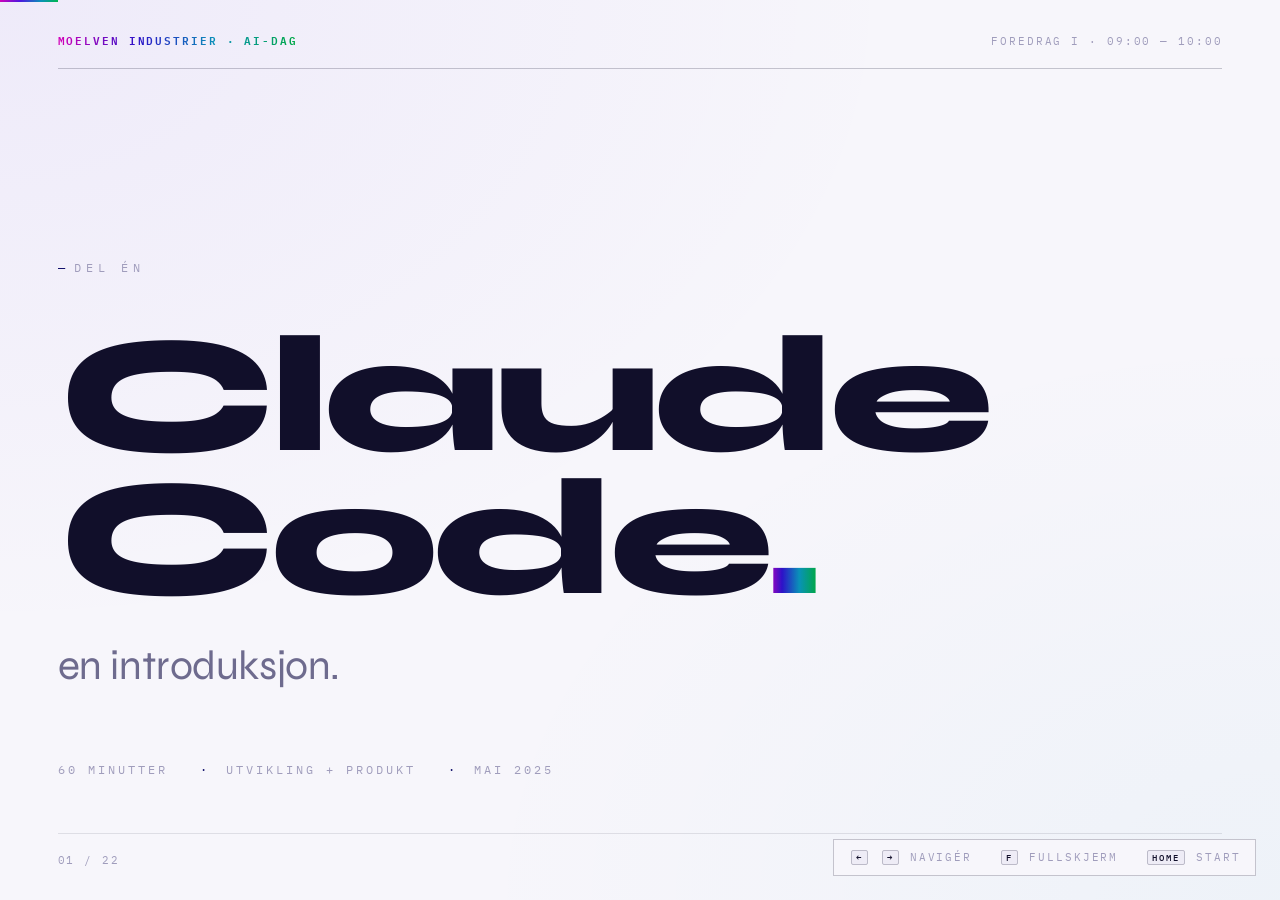
==== commit 2f04033a: "Full 4-farge logo-gradient i header + brand-tekst lenker tilbake til forsiden" ====
--- a/01-intro.html
+++ b/01-intro.html
@@ -12,7 +12,7 @@
 <!-- ============ SLIDE 1 — TITLE ============ -->
 <section class="slide slide-title">
   <header class="slide-header">
-    <span class="brand">Moelven Industrier · AI-dag</span>
+    <a href="index.html" class="brand">Moelven Industrier · AI-dag</a>
     <span class="right">Foredrag I · 09:00 — 10:00</span>
   </header>
   <div class="slide-content">
@@ -26,7 +26,7 @@
     </div>
   </div>
   <footer class="slide-footer">
-    <span class="counter"></span>
+    <span class="counter"></a>
     <span class="right">Eivind · Tittel</span>
   </footer>
 </section>
@@ -34,7 +34,7 @@
 <!-- ============ SLIDE 2 — DAGENS PROGRAM ============ -->
 <section class="slide">
   <header class="slide-header">
-    <span class="brand">Moelven Industrier · AI-dag</span>
+    <a href="index.html" class="brand">Moelven Industrier · AI-dag</a>
     <span class="right">Dagens program</span>
   </header>
   <div class="slide-content">
@@ -52,7 +52,7 @@
     </div>
   </div>
   <footer class="slide-footer">
-    <span class="counter"></span>
+    <span class="counter"></a>
     <span class="right">Eivind · Program</span>
   </footer>
 </section>
@@ -60,7 +60,7 @@
 <!-- ============ SLIDE 3 — AGENDA FOREDRAG ============ -->
 <section class="slide">
   <header class="slide-header">
-    <span class="brand">Moelven Industrier · AI-dag</span>
+    <a href="index.html" class="brand">Moelven Industrier · AI-dag</a>
     <span class="right">Foredrag I</span>
   </header>
   <div class="slide-content">
@@ -78,7 +78,7 @@
     </div>
   </div>
   <footer class="slide-footer">
-    <span class="counter"></span>
+    <span class="counter"></a>
     <span class="right">Eivind · Agenda</span>
   </footer>
 </section>
@@ -86,7 +86,7 @@
 <!-- ============ SLIDE 4 — PRINSIPP ============ -->
 <section class="slide">
   <header class="slide-header">
-    <span class="brand">Moelven Industrier · AI-dag</span>
+    <a href="index.html" class="brand">Moelven Industrier · AI-dag</a>
     <span class="right">§1 · Hva er Claude Code</span>
   </header>
   <div class="slide-content">
@@ -97,7 +97,7 @@
     </p>
   </div>
   <footer class="slide-footer">
-    <span class="counter"></span>
+    <span class="counter"></a>
     <span class="right">Eivind · Definisjon</span>
   </footer>
 </section>
@@ -105,7 +105,7 @@
 <!-- ============ SLIDE 5 — DIFF TABLE ============ -->
 <section class="slide">
   <header class="slide-header">
-    <span class="brand">Moelven Industrier · AI-dag</span>
+    <a href="index.html" class="brand">Moelven Industrier · AI-dag</a>
     <span class="right">§1 · Mental modell</span>
   </header>
   <div class="slide-content">
@@ -157,7 +157,7 @@
     </p>
   </div>
   <footer class="slide-footer">
-    <span class="counter"></span>
+    <span class="counter"></a>
     <span class="right">Eivind · Mental modell</span>
   </footer>
 </section>
@@ -165,7 +165,7 @@
 <!-- ============ SLIDE 6 — USE CASES ============ -->
 <section class="slide">
   <header class="slide-header">
-    <span class="brand">Moelven Industrier · AI-dag</span>
+    <a href="index.html" class="brand">Moelven Industrier · AI-dag</a>
     <span class="right">§1 · Bruksområder</span>
   </header>
   <div class="slide-content">
@@ -204,7 +204,7 @@
     <p class="body anim-in" style="margin-top: 1.5rem; font-style: italic; color: var(--ink-mid); text-align: center; max-width: none;">Felles for alle: konkret problem, klar scope, verifiserbart resultat.</p>
   </div>
   <footer class="slide-footer">
-    <span class="counter"></span>
+    <span class="counter"></a>
     <span class="right">Eivind · Bruksområder</span>
   </footer>
 </section>
@@ -212,7 +212,7 @@
 <!-- ============ SLIDE — KOMMUNIKASJON ============ -->
 <section class="slide">
   <header class="slide-header">
-    <span class="brand">Moelven Industrier · AI-dag</span>
+    <a href="index.html" class="brand">Moelven Industrier · AI-dag</a>
     <span class="right">§2 · Kommunikasjon</span>
   </header>
   <div class="slide-content">
@@ -252,7 +252,7 @@
     </div>
   </div>
   <footer class="slide-footer">
-    <span class="counter"></span>
+    <span class="counter"></a>
     <span class="right">Eivind · Kommunikasjon</span>
   </footer>
 </section>
@@ -260,7 +260,7 @@
 <!-- ============ SLIDE 7 — PLATFORM + TEMPO ============ -->
 <section class="slide">
   <header class="slide-header">
-    <span class="brand">Moelven Industrier · AI-dag</span>
+    <a href="index.html" class="brand">Moelven Industrier · AI-dag</a>
     <span class="right">Verktøyet</span>
   </header>
   <div class="slide-content">
@@ -284,7 +284,7 @@
     </div>
   </div>
   <footer class="slide-footer">
-    <span class="counter"></span>
+    <span class="counter"></a>
     <span class="right">Eivind · Verktøyet</span>
   </footer>
 </section>
@@ -292,7 +292,7 @@
 <!-- ============ SLIDE 9 — PERMISSIONS ============ -->
 <section class="slide">
   <header class="slide-header">
-    <span class="brand">Moelven Industrier · AI-dag</span>
+    <a href="index.html" class="brand">Moelven Industrier · AI-dag</a>
     <span class="right">§3 · Permission-modi</span>
   </header>
   <div class="slide-content">
@@ -315,7 +315,7 @@
     </div>
   </div>
   <footer class="slide-footer">
-    <span class="counter"></span>
+    <span class="counter"></a>
     <span class="right">Eivind · Permission-modi</span>
   </footer>
 </section>
@@ -323,7 +323,7 @@
 <!-- ============ SLIDE 10 — DEN AGENTISKE LØKKA ============ -->
 <section class="slide">
   <header class="slide-header">
-    <span class="brand">Moelven Industrier · AI-dag</span>
+    <a href="index.html" class="brand">Moelven Industrier · AI-dag</a>
     <span class="right">§4 · Den agentiske løkka</span>
   </header>
   <div class="slide-content">
@@ -356,7 +356,7 @@
     </p>
   </div>
   <footer class="slide-footer">
-    <span class="counter"></span>
+    <span class="counter"></a>
     <span class="right">Eivind · Arbeidsflyt</span>
   </footer>
 </section>
@@ -364,7 +364,7 @@
 <!-- ============ FASE I — BESKRIV ============ -->
 <section class="slide">
   <header class="slide-header">
-    <span class="brand">Moelven Industrier · AI-dag</span>
+    <a href="index.html" class="brand">Moelven Industrier · AI-dag</a>
     <span class="right">Eivind · Fase I</span>
   </header>
   <div class="slide-content">
@@ -395,7 +395,7 @@
     </div>
   </div>
   <footer class="slide-footer">
-    <span class="counter"></span>
+    <span class="counter"></a>
     <span class="right">Eivind · Beskriv</span>
   </footer>
 </section>
@@ -403,7 +403,7 @@
 <!-- ============ FASE II — PLANLEGG ============ -->
 <section class="slide">
   <header class="slide-header">
-    <span class="brand">Moelven Industrier · AI-dag</span>
+    <a href="index.html" class="brand">Moelven Industrier · AI-dag</a>
     <span class="right">Eivind · Fase II</span>
   </header>
   <div class="slide-content">
@@ -434,7 +434,7 @@
     </div>
   </div>
   <footer class="slide-footer">
-    <span class="counter"></span>
+    <span class="counter"></a>
     <span class="right">Eivind · Planlegg</span>
   </footer>
 </section>
@@ -442,7 +442,7 @@
 <!-- ============ FASE III — BYGG ============ -->
 <section class="slide">
   <header class="slide-header">
-    <span class="brand">Moelven Industrier · AI-dag</span>
+    <a href="index.html" class="brand">Moelven Industrier · AI-dag</a>
     <span class="right">Eivind · Fase III</span>
   </header>
   <div class="slide-content">
@@ -473,7 +473,7 @@
     </div>
   </div>
   <footer class="slide-footer">
-    <span class="counter"></span>
+    <span class="counter"></a>
     <span class="right">Eivind · Bygg</span>
   </footer>
 </section>
@@ -481,7 +481,7 @@
 <!-- ============ FASE IV — SJEKK ============ -->
 <section class="slide">
   <header class="slide-header">
-    <span class="brand">Moelven Industrier · AI-dag</span>
+    <a href="index.html" class="brand">Moelven Industrier · AI-dag</a>
     <span class="right">Eivind · Fase IV</span>
   </header>
   <div class="slide-content">
@@ -512,7 +512,7 @@
     </div>
   </div>
   <footer class="slide-footer">
-    <span class="counter"></span>
+    <span class="counter"></a>
     <span class="right">Eivind · Sjekk</span>
   </footer>
 </section>
@@ -520,7 +520,7 @@
 <!-- ============ SLIDE 12 — PROMPTING PRINCIPLE ============ -->
 <section class="slide">
   <header class="slide-header">
-    <span class="brand">Moelven Industrier · AI-dag</span>
+    <a href="index.html" class="brand">Moelven Industrier · AI-dag</a>
     <span class="right">§5 · Prompting</span>
   </header>
   <div class="slide-content">
@@ -531,7 +531,7 @@
     </p>
   </div>
   <footer class="slide-footer">
-    <span class="counter"></span>
+    <span class="counter"></a>
     <span class="right">Morten · Prinsipp</span>
   </footer>
 </section>
@@ -539,7 +539,7 @@
 <!-- ============ SLIDE 13 — PROMPT MAKEOVER ============ -->
 <section class="slide">
   <header class="slide-header">
-    <span class="brand">Moelven Industrier · AI-dag</span>
+    <a href="index.html" class="brand">Moelven Industrier · AI-dag</a>
     <span class="right">§5 · Prompt-makeover</span>
   </header>
   <div class="slide-content">
@@ -582,7 +582,7 @@
     </p>
   </div>
   <footer class="slide-footer">
-    <span class="counter"></span>
+    <span class="counter"></a>
     <span class="right">Morten · Prompt-makeover</span>
   </footer>
 </section>
@@ -590,7 +590,7 @@
 <!-- ============ SLIDE 14 — CLAUDE.md ============ -->
 <section class="slide">
   <header class="slide-header">
-    <span class="brand">Moelven Industrier · AI-dag</span>
+    <a href="index.html" class="brand">Moelven Industrier · AI-dag</a>
     <span class="right">§6 · CLAUDE.md</span>
   </header>
   <div class="slide-content">
@@ -629,7 +629,7 @@
     <p class="body anim-in" style="margin-top: 1.5rem; font-style: italic; color: var(--ink-mid); text-align: center;">Under 200 linjer. <code>/init</code> lager utkast. Skriv <code>#</code>-prefiks i en prompt for å legge ting i memory automatisk.</p>
   </div>
   <footer class="slide-footer">
-    <span class="counter"></span>
+    <span class="counter"></a>
     <span class="right">Morten · CLAUDE.md</span>
   </footer>
 </section>
@@ -637,7 +637,7 @@
 <!-- ============ SLIDE 15 — CLAUDE.md EKSEMPEL ============ -->
 <section class="slide">
   <header class="slide-header">
-    <span class="brand">Moelven Industrier · AI-dag</span>
+    <a href="index.html" class="brand">Moelven Industrier · AI-dag</a>
     <span class="right">§6 · CLAUDE.md eksempel</span>
   </header>
   <div class="slide-content">
@@ -669,7 +669,7 @@
     </div>
   </div>
   <footer class="slide-footer">
-    <span class="counter"></span>
+    <span class="counter"></a>
     <span class="right">Morten · Eksempel</span>
   </footer>
 </section>
@@ -677,7 +677,7 @@
 <!-- ============ SLIDE 16 — FEILSØK ============ -->
 <section class="slide">
   <header class="slide-header">
-    <span class="brand">Moelven Industrier · AI-dag</span>
+    <a href="index.html" class="brand">Moelven Industrier · AI-dag</a>
     <span class="right">§7 · Når det skurrer</span>
   </header>
   <div class="slide-content">
@@ -720,7 +720,7 @@
     </table>
   </div>
   <footer class="slide-footer">
-    <span class="counter"></span>
+    <span class="counter"></a>
     <span class="right">Morten · Feilsøk</span>
   </footer>
 </section>
@@ -728,7 +728,7 @@
 <!-- ============ SLIDE 17 — FALLGRUVER ============ -->
 <section class="slide">
   <header class="slide-header">
-    <span class="brand">Moelven Industrier · AI-dag</span>
+    <a href="index.html" class="brand">Moelven Industrier · AI-dag</a>
     <span class="right">§8 · Fallgruver</span>
   </header>
   <div class="slide-content">
@@ -768,7 +768,7 @@
     </div>
   </div>
   <footer class="slide-footer">
-    <span class="counter"></span>
+    <span class="counter"></a>
     <span class="right">Morten · Fallgruver</span>
   </footer>
 </section>
@@ -776,7 +776,7 @@
 <!-- ============ SLIDE 18 — KOM I GANG ============ -->
 <section class="slide">
   <header class="slide-header">
-    <span class="brand">Moelven Industrier · AI-dag</span>
+    <a href="index.html" class="brand">Moelven Industrier · AI-dag</a>
     <span class="right">§9 · Kom i gang</span>
   </header>
   <div class="slide-content">
@@ -825,7 +825,7 @@
     </div>
   </div>
   <footer class="slide-footer">
-    <span class="counter"></span>
+    <span class="counter"></a>
     <span class="right">Morten · Sjekkliste</span>
   </footer>
 </section>
@@ -834,7 +834,7 @@
 <!-- ============ SLIDE 20 — CLOSING ============ -->
 <section class="slide slide-title">
   <header class="slide-header">
-    <span class="brand">Moelven Industrier · AI-dag</span>
+    <a href="index.html" class="brand">Moelven Industrier · AI-dag</a>
     <span class="right">Slutt · Q&amp;A</span>
   </header>
   <div class="slide-content">
@@ -852,7 +852,7 @@
     </div>
   </div>
   <footer class="slide-footer">
-    <span class="counter"></span>
+    <span class="counter"></a>
     <span class="right">Morten · Pause til 10:00</span>
   </footer>
 </section>
--- a/style.css
+++ b/style.css
@@ -16,7 +16,7 @@
   --rule-strong:  rgba(17, 15, 42, 0.22);
 
   --gradient: linear-gradient(135deg, #d400b8 0%, #4d16e0 35%, #0992b8 70%, #00b84a 100%);
-  --gradient-text: linear-gradient(100deg, #c400aa 0%, #12106b 50%, #0992b8 100%);
+  --gradient-text: linear-gradient(90deg, #d400b8 0%, #2d12c8 33%, #0992b8 66%, #00a842 100%);
 
   --font-display: 'Syne', 'Arial Black', sans-serif;
   --font-body:    'Instrument Sans', -apple-system, sans-serif;
@@ -118,6 +118,8 @@
 
 .slide-header .right,
 .slide-footer .right { text-align: right; margin-left: auto; }
+
+.slide-header a.brand { text-decoration: none; cursor: pointer; }
 
 .slide-content {
   flex: 1;
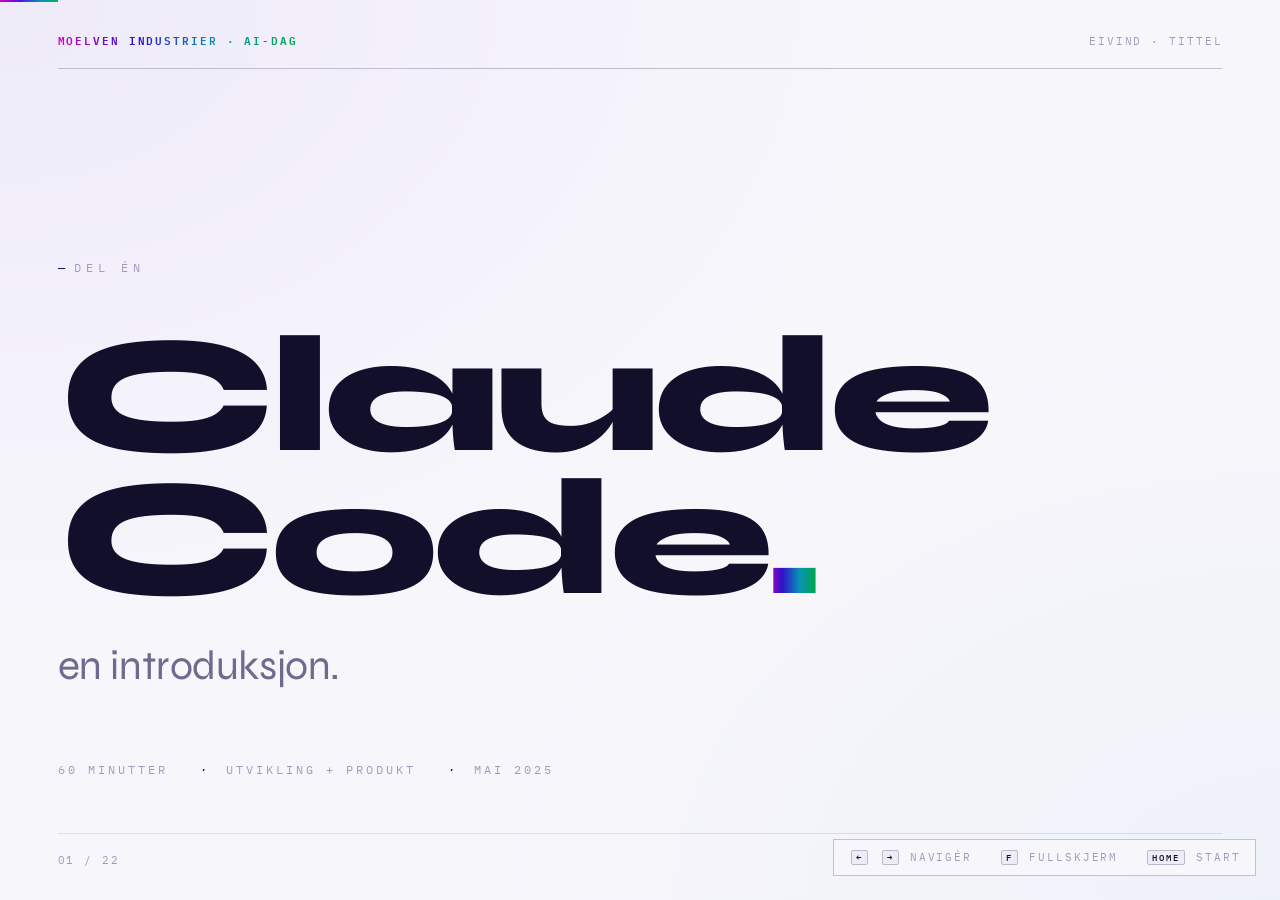
==== commit 794fc3eb: "Legg til presentatørnavn på alle slides (Eivind/Morten/Didrik)" ====
--- a/01-intro.html
+++ b/01-intro.html
@@ -1,655 +1,638 @@
 <!DOCTYPE html>
+
 <html lang="nb">
 <head>
-  <meta charset="UTF-8">
-  <meta name="viewport" content="width=device-width, initial-scale=1.0">
-  <title>Foredrag I — Claude Code · En introduksjon · 321</title>
-  <link rel="stylesheet" href="style.css">
+<meta charset="utf-8"/>
+<meta content="width=device-width, initial-scale=1.0" name="viewport"/>
+<title>Foredrag I — Claude Code · En introduksjon · 321</title>
+<link href="style.css" rel="stylesheet"/>
 </head>
 <body>
 <div class="deck">
-
 <!-- ============ SLIDE 1 — TITLE ============ -->
 <section class="slide slide-title">
-  <header class="slide-header">
-    <a href="index.html" class="brand">Moelven Industrier · AI-dag</a>
-    <span class="right">Foredrag I · 09:00 — 10:00</span>
-  </header>
-  <div class="slide-content">
-    <div class="label anim-in">Del én</div>
-    <h1 class="display anim-in">Claude<br>Code<em>.</em></h1>
-    <p class="subtitle anim-in">en introduksjon.</p>
-    <div class="meta anim-in">
-      <span>60 minutter</span>
-      <span>utvikling + produkt</span>
-      <span>mai 2025</span>
-    </div>
-  </div>
-  <footer class="slide-footer">
-    <span class="counter"></a>
-    <span class="right">Eivind · Tittel</span>
-  </footer>
-</section>
-
+<header class="slide-header">
+<a class="brand" href="index.html">Moelven Industrier · AI-dag</a>
+<span class="right">Eivind · Tittel</span>
+</header>
+<div class="slide-content">
+<div class="label anim-in">Del én</div>
+<h1 class="display anim-in">Claude<br/>Code<em>.</em></h1>
+<p class="subtitle anim-in">en introduksjon.</p>
+<div class="meta anim-in">
+<span>60 minutter</span>
+<span>utvikling + produkt</span>
+<span>mai 2025</span>
+</div>
+</div>
+<footer class="slide-footer">
+<span class="counter">
+<span class="right">Eivind · Tittel</span>
+</span></footer>
+</section>
 <!-- ============ SLIDE 2 — DAGENS PROGRAM ============ -->
 <section class="slide">
-  <header class="slide-header">
-    <a href="index.html" class="brand">Moelven Industrier · AI-dag</a>
-    <span class="right">Dagens program</span>
-  </header>
-  <div class="slide-content">
-    <div class="eyebrow anim-in">28. mai 2025</div>
-    <h2 class="heading anim-in" style="font-size: clamp(32px, 4vw, 54px); margin-bottom: 2rem;">Lær verktøyet, <em>bygg noe eget</em>.</h2>
-    <div class="agenda anim-in">
-      <div class="agenda-row"><span class="agenda-time">08:45</span><span class="agenda-name">Ankomst <em>— finn plass, sett opp utstyr</em></span><span class="agenda-dur">15 min</span></div>
-      <div class="agenda-row"><span class="agenda-time">09:00</span><span class="agenda-name">Foredrag I <em>— Claude Code: en introduksjon</em></span><span class="agenda-dur">60 min</span></div>
-      <div class="agenda-row"><span class="agenda-time">10:00</span><span class="agenda-name">Prosjektarbeid <em>— jobb med din egen idé</em></span><span class="agenda-dur">1 t 45 min</span></div>
-      <div class="agenda-row"><span class="agenda-time">11:45</span><span class="agenda-name">Arbeidslunsj <em>— jobb videre og spis</em></span><span class="agenda-dur">35 min</span></div>
-      <div class="agenda-row"><span class="agenda-time">12:20</span><span class="agenda-name">Foredrag II <em>— AI inn i utviklingsprosesser</em></span><span class="agenda-dur">60 min</span></div>
-      <div class="agenda-row"><span class="agenda-time">13:20</span><span class="agenda-name">Mer prosjektarbeid</span><span class="agenda-dur">2 t 10 min</span></div>
-      <div class="agenda-row"><span class="agenda-time">15:30</span><span class="agenda-name"><strong>Demo + kåring av topp 3</strong> <em>🏆 deltakerne stemmer</em></span><span class="agenda-dur">30 min</span></div>
-      <div class="agenda-row"><span class="agenda-time">17:00</span><span class="agenda-name">Sosialt + middag</span><span class="agenda-dur"></span></div>
-    </div>
-  </div>
-  <footer class="slide-footer">
-    <span class="counter"></a>
-    <span class="right">Eivind · Program</span>
-  </footer>
-</section>
-
+<header class="slide-header">
+<a class="brand" href="index.html">Moelven Industrier · AI-dag</a>
+<span class="right">Eivind · Program</span>
+</header>
+<div class="slide-content">
+<div class="eyebrow anim-in">28. mai 2025</div>
+<h2 class="heading anim-in" style="font-size: clamp(32px, 4vw, 54px); margin-bottom: 2rem;">Lær verktøyet, <em>bygg noe eget</em>.</h2>
+<div class="agenda anim-in">
+<div class="agenda-row"><span class="agenda-time">08:45</span><span class="agenda-name">Ankomst <em>— finn plass, sett opp utstyr</em></span><span class="agenda-dur">15 min</span></div>
+<div class="agenda-row"><span class="agenda-time">09:00</span><span class="agenda-name">Foredrag I <em>— Claude Code: en introduksjon</em></span><span class="agenda-dur">60 min</span></div>
+<div class="agenda-row"><span class="agenda-time">10:00</span><span class="agenda-name">Prosjektarbeid <em>— jobb med din egen idé</em></span><span class="agenda-dur">1 t 45 min</span></div>
+<div class="agenda-row"><span class="agenda-time">11:45</span><span class="agenda-name">Arbeidslunsj <em>— jobb videre og spis</em></span><span class="agenda-dur">35 min</span></div>
+<div class="agenda-row"><span class="agenda-time">12:20</span><span class="agenda-name">Foredrag II <em>— AI inn i utviklingsprosesser</em></span><span class="agenda-dur">60 min</span></div>
+<div class="agenda-row"><span class="agenda-time">13:20</span><span class="agenda-name">Mer prosjektarbeid</span><span class="agenda-dur">2 t 10 min</span></div>
+<div class="agenda-row"><span class="agenda-time">15:30</span><span class="agenda-name"><strong>Demo + kåring av topp 3</strong> <em>🏆 deltakerne stemmer</em></span><span class="agenda-dur">30 min</span></div>
+<div class="agenda-row"><span class="agenda-time">17:00</span><span class="agenda-name">Sosialt + middag</span><span class="agenda-dur"></span></div>
+</div>
+</div>
+<footer class="slide-footer">
+<span class="counter">
+<span class="right">Eivind · Program</span>
+</span></footer>
+</section>
 <!-- ============ SLIDE 3 — AGENDA FOREDRAG ============ -->
 <section class="slide">
-  <header class="slide-header">
-    <a href="index.html" class="brand">Moelven Industrier · AI-dag</a>
-    <span class="right">Foredrag I</span>
-  </header>
-  <div class="slide-content">
-    <div class="eyebrow anim-in">Agenda · 60 minutter</div>
-    <h2 class="heading anim-in" style="font-size: clamp(34px, 4.2vw, 64px); margin-bottom: 2.5rem;">Mental modell først, <em>prosessen etter</em>.</h2>
-    <div class="agenda anim-in">
-      <div class="agenda-row"><span class="agenda-time">00:00</span><span class="agenda-name">Hva er Claude Code <em>— mental modell og bruksområder</em></span><span class="agenda-dur">8 min</span></div>
-      <div class="agenda-row"><span class="agenda-time">00:08</span><span class="agenda-name">Slik kommuniserer du med Claude <em>— naturlig språk og tydelige føringer</em></span><span class="agenda-dur">5 min</span></div>
-      <div class="agenda-row"><span class="agenda-time">00:13</span><span class="agenda-name">Verktøyet og tilliten <em>— flater og permission-modi</em></span><span class="agenda-dur">5 min</span></div>
-      <div class="agenda-row"><span class="agenda-time">00:18</span><span class="agenda-name">Den agentiske løkka <em>— fire faser i detalj</em></span><span class="agenda-dur">15 min</span></div>
-      <div class="agenda-row" style="opacity: 0.55;"><span class="agenda-time">00:33</span><span class="agenda-name">Prompting og CLAUDE.md <em>— instruksjoner som huskes <span style="font-size: 0.8em;">— Morten</span></em></span><span class="agenda-dur">12 min</span></div>
-      <div class="agenda-row" style="opacity: 0.55;"><span class="agenda-time">00:45</span><span class="agenda-name">Feilsøk, fallgruver og kom i gang <em style="font-size: 0.8em;">— Morten</em></span><span class="agenda-dur">9 min</span></div>
-      <div class="agenda-row" style="opacity: 0.55;"><span class="agenda-time">00:54</span><span class="agenda-name">Q&amp;A <em style="font-size: 0.8em;">— Morten</em></span><span class="agenda-dur">6 min</span></div>
-      <div class="agenda-row" style="border-top: 1px solid var(--rule-strong); margin-top: 0.3rem; padding-top: 0.3rem;"><span class="agenda-time" style="color: var(--ink-mid);">11:45</span><span class="agenda-name" style="color: var(--ink-mid);">Arbeidslunsj <em>— jobb videre og spis</em></span><span class="agenda-dur" style="color: var(--ink-mid);">35 min</span></div>
-    </div>
-  </div>
-  <footer class="slide-footer">
-    <span class="counter"></a>
-    <span class="right">Eivind · Agenda</span>
-  </footer>
-</section>
-
+<header class="slide-header">
+<a class="brand" href="index.html">Moelven Industrier · AI-dag</a>
+<span class="right">Eivind · Agenda</span>
+</header>
+<div class="slide-content">
+<div class="eyebrow anim-in">Agenda · 60 minutter</div>
+<h2 class="heading anim-in" style="font-size: clamp(34px, 4.2vw, 64px); margin-bottom: 2.5rem;">Mental modell først, <em>prosessen etter</em>.</h2>
+<div class="agenda anim-in">
+<div class="agenda-row"><span class="agenda-time">00:00</span><span class="agenda-name">Hva er Claude Code <em>— mental modell og bruksområder</em></span><span class="agenda-dur">8 min</span></div>
+<div class="agenda-row"><span class="agenda-time">00:08</span><span class="agenda-name">Slik kommuniserer du med Claude <em>— naturlig språk og tydelige føringer</em></span><span class="agenda-dur">5 min</span></div>
+<div class="agenda-row"><span class="agenda-time">00:13</span><span class="agenda-name">Verktøyet og tilliten <em>— flater og permission-modi</em></span><span class="agenda-dur">5 min</span></div>
+<div class="agenda-row"><span class="agenda-time">00:18</span><span class="agenda-name">Den agentiske løkka <em>— fire faser i detalj</em></span><span class="agenda-dur">15 min</span></div>
+<div class="agenda-row" style="opacity: 0.55;"><span class="agenda-time">00:33</span><span class="agenda-name">Prompting og CLAUDE.md <em>— instruksjoner som huskes <span style="font-size: 0.8em;">— Morten</span></em></span><span class="agenda-dur">12 min</span></div>
+<div class="agenda-row" style="opacity: 0.55;"><span class="agenda-time">00:45</span><span class="agenda-name">Feilsøk, fallgruver og kom i gang <em style="font-size: 0.8em;">— Morten</em></span><span class="agenda-dur">9 min</span></div>
+<div class="agenda-row" style="opacity: 0.55;"><span class="agenda-time">00:54</span><span class="agenda-name">Q&amp;A <em style="font-size: 0.8em;">— Morten</em></span><span class="agenda-dur">6 min</span></div>
+<div class="agenda-row" style="border-top: 1px solid var(--rule-strong); margin-top: 0.3rem; padding-top: 0.3rem;"><span class="agenda-time" style="color: var(--ink-mid);">11:45</span><span class="agenda-name" style="color: var(--ink-mid);">Arbeidslunsj <em>— jobb videre og spis</em></span><span class="agenda-dur" style="color: var(--ink-mid);">35 min</span></div>
+</div>
+</div>
+<footer class="slide-footer">
+<span class="counter">
+<span class="right">Eivind · Agenda</span>
+</span></footer>
+</section>
 <!-- ============ SLIDE 4 — PRINSIPP ============ -->
 <section class="slide">
-  <header class="slide-header">
-    <a href="index.html" class="brand">Moelven Industrier · AI-dag</a>
-    <span class="right">§1 · Hva er Claude Code</span>
-  </header>
-  <div class="slide-content">
-    <div class="eyebrow anim-in">§ 01 · Et grunnskille</div>
-    <h2 class="principle anim-in">Ikke en chat.<br><span class="amp">En agent.</span></h2>
-    <p class="principle-attrib anim-in">Den gjør ting — leser kode, endrer filer, kjører kommandoer, verifiserer.<br>
-      <span style="display: inline-block; margin-top: 0.6rem; font-family: var(--font-display); font-style: italic; text-transform: none; letter-spacing: 0; font-size: 1.2rem; color: var(--ink-mid);">Du sier hva som skal skje. Den finner ut hvordan.</span>
+<header class="slide-header">
+<a class="brand" href="index.html">Moelven Industrier · AI-dag</a>
+<span class="right">Eivind · Hva er Claude Code</span>
+</header>
+<div class="slide-content">
+<div class="eyebrow anim-in">§ 01 · Et grunnskille</div>
+<h2 class="principle anim-in">Ikke en chat.<br/><span class="amp">En agent.</span></h2>
+<p class="principle-attrib anim-in">Den gjør ting — leser kode, endrer filer, kjører kommandoer, verifiserer.<br/>
+<span style="display: inline-block; margin-top: 0.6rem; font-family: var(--font-display); font-style: italic; text-transform: none; letter-spacing: 0; font-size: 1.2rem; color: var(--ink-mid);">Du sier hva som skal skje. Den finner ut hvordan.</span>
+</p>
+</div>
+<footer class="slide-footer">
+<span class="counter">
+<span class="right">Eivind · Definisjon</span>
+</span></footer>
+</section>
+<!-- ============ SLIDE 5 — DIFF TABLE ============ -->
+<section class="slide">
+<header class="slide-header">
+<a class="brand" href="index.html">Moelven Industrier · AI-dag</a>
+<span class="right">Eivind · Mental modell</span>
+</header>
+<div class="slide-content">
+<div class="eyebrow anim-in">Den enkleste forskjellen å huske</div>
+<h2 class="heading anim-in" style="font-size: clamp(32px, 4vw, 56px); margin-bottom: 2rem;">Det du har sett før <em>— og det som er nytt</em>.</h2>
+<table class="t-table anim-in">
+<thead>
+<tr>
+<th style="width: 18%;"></th>
+<th style="width: 20%;">ChatGPT</th>
+<th style="width: 20%;">Copilot</th>
+<th style="width: 20%;">Cursor</th>
+<th>Claude Code</th>
+</tr>
+</thead>
+<tbody>
+<tr>
+<td class="name">Hva ser den?</td>
+<td>Det du limer inn</td>
+<td>Filen du redigerer</td>
+<td>Åpne tabs + workspace</td>
+<td style="color: var(--accent); font-weight: 500;">Hele prosjektet + bash + git + det den selv leter opp</td>
+</tr>
+<tr>
+<td class="name">Hvem styrer?</td>
+<td>Du, hver melding</td>
+<td>Du (autocomplete)</td>
+<td>Du (chat + edits)</td>
+<td style="color: var(--accent); font-weight: 500;">Claude — innenfor dine permissions</td>
+</tr>
+<tr>
+<td class="name">Sløyfer?</td>
+<td>Nei</td>
+<td>Nei</td>
+<td>Begrenset</td>
+<td style="color: var(--accent); font-weight: 500;">Ja — leser, gjør, verifiserer, gjentar</td>
+</tr>
+<tr>
+<td class="name">Verifiserer seg selv?</td>
+<td>Nei</td>
+<td>Nei</td>
+<td>Nei</td>
+<td style="color: var(--accent); font-weight: 500;">Ja — kjører tester, leser output</td>
+</tr>
+</tbody>
+</table>
+<p class="body anim-in" style="margin-top: 1.5rem; font-style: italic; color: var(--ink-mid); max-width: none;">
+<strong>For produkt og ledelse:</strong> du trenger ikke kode for å få verdi — bruk den til rask prototyping, research, og til å forstå systemer du ikke selv har bygget.
     </p>
-  </div>
-  <footer class="slide-footer">
-    <span class="counter"></a>
-    <span class="right">Eivind · Definisjon</span>
-  </footer>
-</section>
-
-<!-- ============ SLIDE 5 — DIFF TABLE ============ -->
-<section class="slide">
-  <header class="slide-header">
-    <a href="index.html" class="brand">Moelven Industrier · AI-dag</a>
-    <span class="right">§1 · Mental modell</span>
-  </header>
-  <div class="slide-content">
-    <div class="eyebrow anim-in">Den enkleste forskjellen å huske</div>
-    <h2 class="heading anim-in" style="font-size: clamp(32px, 4vw, 56px); margin-bottom: 2rem;">Det du har sett før <em>— og det som er nytt</em>.</h2>
-    <table class="t-table anim-in">
-      <thead>
-        <tr>
-          <th style="width: 18%;"></th>
-          <th style="width: 20%;">ChatGPT</th>
-          <th style="width: 20%;">Copilot</th>
-          <th style="width: 20%;">Cursor</th>
-          <th>Claude Code</th>
-        </tr>
-      </thead>
-      <tbody>
-        <tr>
-          <td class="name">Hva ser den?</td>
-          <td>Det du limer inn</td>
-          <td>Filen du redigerer</td>
-          <td>Åpne tabs + workspace</td>
-          <td style="color: var(--accent); font-weight: 500;">Hele prosjektet + bash + git + det den selv leter opp</td>
-        </tr>
-        <tr>
-          <td class="name">Hvem styrer?</td>
-          <td>Du, hver melding</td>
-          <td>Du (autocomplete)</td>
-          <td>Du (chat + edits)</td>
-          <td style="color: var(--accent); font-weight: 500;">Claude — innenfor dine permissions</td>
-        </tr>
-        <tr>
-          <td class="name">Sløyfer?</td>
-          <td>Nei</td>
-          <td>Nei</td>
-          <td>Begrenset</td>
-          <td style="color: var(--accent); font-weight: 500;">Ja — leser, gjør, verifiserer, gjentar</td>
-        </tr>
-        <tr>
-          <td class="name">Verifiserer seg selv?</td>
-          <td>Nei</td>
-          <td>Nei</td>
-          <td>Nei</td>
-          <td style="color: var(--accent); font-weight: 500;">Ja — kjører tester, leser output</td>
-        </tr>
-      </tbody>
-    </table>
-    <p class="body anim-in" style="margin-top: 1.5rem; font-style: italic; color: var(--ink-mid); max-width: none;">
-      <strong>For produkt og ledelse:</strong> du trenger ikke kode for å få verdi — bruk den til rask prototyping, research, og til å forstå systemer du ikke selv har bygget.
-    </p>
-  </div>
-  <footer class="slide-footer">
-    <span class="counter"></a>
-    <span class="right">Eivind · Mental modell</span>
-  </footer>
-</section>
-
+</div>
+<footer class="slide-footer">
+<span class="counter">
+<span class="right">Eivind · Mental modell</span>
+</span></footer>
+</section>
 <!-- ============ SLIDE 6 — USE CASES ============ -->
 <section class="slide">
-  <header class="slide-header">
-    <a href="index.html" class="brand">Moelven Industrier · AI-dag</a>
-    <span class="right">§1 · Bruksområder</span>
-  </header>
-  <div class="slide-content">
-    <div class="eyebrow anim-in">Hva kan du faktisk bruke det til?</div>
-    <h2 class="heading anim-in" style="font-size: clamp(32px, 4vw, 56px); margin-bottom: 2rem;">Fire <em>typiske situasjoner</em>.</h2>
-    <div class="cards anim-in" style="grid-template-columns: 1fr 1fr;">
-      <div class="card">
-        <div class="card-num">i</div>
-        <h3 class="card-title" style="font-size: 1.3rem;">Forstå ukjent kode</h3>
-        <p class="card-body" style="font-style: italic; color: var(--ink-mid); margin-bottom: 0.6rem;">Ny i kodebasen — eller i en del du sjelden rører.</p>
-        <p style="font-family: var(--font-mono); font-size: 0.8rem; color: var(--accent-deep); background: var(--accent-soft); padding: 0.5rem 0.7rem; margin: 0.5rem 0; line-height: 1.4;">«forklar auth-flyten, fra login-endpoint til session-cookie»</p>
-        <p class="card-body" style="margin-top: auto; font-style: italic; color: var(--ink-soft);">Mental modell på fem minutter, ikke fem dager.</p>
-      </div>
-      <div class="card">
-        <div class="card-num">ii</div>
-        <h3 class="card-title" style="font-size: 1.3rem;">Fikse en bug</h3>
-        <p class="card-body" style="font-style: italic; color: var(--ink-mid); margin-bottom: 0.6rem;">Bruker rapporterer noe rart, du må reprodusere og fikse.</p>
-        <p style="font-family: var(--font-mono); font-size: 0.8rem; color: var(--accent-deep); background: var(--accent-soft); padding: 0.5rem 0.7rem; margin: 0.5rem 0; line-height: 1.4;">«reproduser bug i src/checkout/, finn rotårsak, fiks, skriv test først»</p>
-        <p class="card-body" style="margin-top: auto; font-style: italic; color: var(--ink-soft);">Bug + test + commit i én flyt.</p>
-      </div>
-      <div class="card">
-        <div class="card-num">iii</div>
-        <h3 class="card-title" style="font-size: 1.3rem;">Ny feature eller verktøy</h3>
-        <p class="card-body" style="font-style: italic; color: var(--ink-mid); margin-bottom: 0.6rem;">Skal bygge noe nytt — fra idé til kjørende kode.</p>
-        <p style="font-family: var(--font-mono); font-size: 0.8rem; color: var(--accent-deep); background: var(--accent-soft); padding: 0.5rem 0.7rem; margin: 0.5rem 0; line-height: 1.4;">«lag et script som parser produksjonslogg og sender varsel ved avvik»</p>
-        <p class="card-body" style="margin-top: auto; font-style: italic; color: var(--ink-soft);">Skjelett klar i ti minutter — du finpusser.</p>
-      </div>
-      <div class="card">
-        <div class="card-num">iv</div>
-        <h3 class="card-title" style="font-size: 1.3rem;">Research <span style="font-size: 0.6em; color: var(--accent); font-style: italic;">— også uten kode</span></h3>
-        <p class="card-body" style="font-style: italic; color: var(--ink-mid); margin-bottom: 0.6rem;">Du vil forstå et system eller analysere data.</p>
-        <p style="font-family: var(--font-mono); font-size: 0.8rem; color: var(--accent-deep); background: var(--accent-soft); padding: 0.5rem 0.7rem; margin: 0.5rem 0; line-height: 1.4;">«les denne Excel-rapporten og finn de tre største kostnadspostene»</p>
-        <p class="card-body" style="margin-top: auto; font-style: italic; color: var(--ink-soft);">Du forstår systemet uten å grave.</p>
-      </div>
-    </div>
-    <p class="body anim-in" style="margin-top: 1.5rem; font-style: italic; color: var(--ink-mid); text-align: center; max-width: none;">Felles for alle: konkret problem, klar scope, verifiserbart resultat.</p>
-  </div>
-  <footer class="slide-footer">
-    <span class="counter"></a>
-    <span class="right">Eivind · Bruksområder</span>
-  </footer>
-</section>
-
+<header class="slide-header">
+<a class="brand" href="index.html">Moelven Industrier · AI-dag</a>
+<span class="right">Eivind · Bruksområder</span>
+</header>
+<div class="slide-content">
+<div class="eyebrow anim-in">Hva kan du faktisk bruke det til?</div>
+<h2 class="heading anim-in" style="font-size: clamp(32px, 4vw, 56px); margin-bottom: 2rem;">Fire <em>typiske situasjoner</em>.</h2>
+<div class="cards anim-in" style="grid-template-columns: 1fr 1fr;">
+<div class="card">
+<div class="card-num">i</div>
+<h3 class="card-title" style="font-size: 1.3rem;">Forstå ukjent kode</h3>
+<p class="card-body" style="font-style: italic; color: var(--ink-mid); margin-bottom: 0.6rem;">Ny i kodebasen — eller i en del du sjelden rører.</p>
+<p style="font-family: var(--font-mono); font-size: 0.8rem; color: var(--accent-deep); background: var(--accent-soft); padding: 0.5rem 0.7rem; margin: 0.5rem 0; line-height: 1.4;">«forklar auth-flyten, fra login-endpoint til session-cookie»</p>
+<p class="card-body" style="margin-top: auto; font-style: italic; color: var(--ink-soft);">Mental modell på fem minutter, ikke fem dager.</p>
+</div>
+<div class="card">
+<div class="card-num">ii</div>
+<h3 class="card-title" style="font-size: 1.3rem;">Fikse en bug</h3>
+<p class="card-body" style="font-style: italic; color: var(--ink-mid); margin-bottom: 0.6rem;">Bruker rapporterer noe rart, du må reprodusere og fikse.</p>
+<p style="font-family: var(--font-mono); font-size: 0.8rem; color: var(--accent-deep); background: var(--accent-soft); padding: 0.5rem 0.7rem; margin: 0.5rem 0; line-height: 1.4;">«reproduser bug i src/checkout/, finn rotårsak, fiks, skriv test først»</p>
+<p class="card-body" style="margin-top: auto; font-style: italic; color: var(--ink-soft);">Bug + test + commit i én flyt.</p>
+</div>
+<div class="card">
+<div class="card-num">iii</div>
+<h3 class="card-title" style="font-size: 1.3rem;">Ny feature eller verktøy</h3>
+<p class="card-body" style="font-style: italic; color: var(--ink-mid); margin-bottom: 0.6rem;">Skal bygge noe nytt — fra idé til kjørende kode.</p>
+<p style="font-family: var(--font-mono); font-size: 0.8rem; color: var(--accent-deep); background: var(--accent-soft); padding: 0.5rem 0.7rem; margin: 0.5rem 0; line-height: 1.4;">«lag et script som parser produksjonslogg og sender varsel ved avvik»</p>
+<p class="card-body" style="margin-top: auto; font-style: italic; color: var(--ink-soft);">Skjelett klar i ti minutter — du finpusser.</p>
+</div>
+<div class="card">
+<div class="card-num">iv</div>
+<h3 class="card-title" style="font-size: 1.3rem;">Research <span style="font-size: 0.6em; color: var(--accent); font-style: italic;">— også uten kode</span></h3>
+<p class="card-body" style="font-style: italic; color: var(--ink-mid); margin-bottom: 0.6rem;">Du vil forstå et system eller analysere data.</p>
+<p style="font-family: var(--font-mono); font-size: 0.8rem; color: var(--accent-deep); background: var(--accent-soft); padding: 0.5rem 0.7rem; margin: 0.5rem 0; line-height: 1.4;">«les denne Excel-rapporten og finn de tre største kostnadspostene»</p>
+<p class="card-body" style="margin-top: auto; font-style: italic; color: var(--ink-soft);">Du forstår systemet uten å grave.</p>
+</div>
+</div>
+<p class="body anim-in" style="margin-top: 1.5rem; font-style: italic; color: var(--ink-mid); text-align: center; max-width: none;">Felles for alle: konkret problem, klar scope, verifiserbart resultat.</p>
+</div>
+<footer class="slide-footer">
+<span class="counter">
+<span class="right">Eivind · Bruksområder</span>
+</span></footer>
+</section>
 <!-- ============ SLIDE — KOMMUNIKASJON ============ -->
 <section class="slide">
-  <header class="slide-header">
-    <a href="index.html" class="brand">Moelven Industrier · AI-dag</a>
-    <span class="right">§2 · Kommunikasjon</span>
-  </header>
-  <div class="slide-content">
-    <div class="eyebrow anim-in">Slik snakker du med Claude</div>
-    <h2 class="heading anim-in" style="font-size: clamp(32px, 4vw, 56px); margin-bottom: 2rem;">Naturlig språk. <em>Tydelige føringer</em>.</h2>
-    <div class="cols-2 weighted anim-in">
-      <div class="col">
-        <div class="col-label" style="color: var(--accent);">Fire elementer som gjør en prompt effektiv</div>
-        <ul class="body" style="list-style: none; padding: 0; margin-top: 1rem;">
-          <li style="padding: 0.6rem 0; border-bottom: 1px solid var(--rule); display: flex; gap: 1rem;">
-            <strong style="color: var(--accent); min-width: 5rem;">Rolle</strong>
-            <span>Hvem er Claude i denne oppgaven? <em style="color: var(--ink-faded);">(valgfritt)</em></span>
-          </li>
-          <li style="padding: 0.6rem 0; border-bottom: 1px solid var(--rule); display: flex; gap: 1rem;">
-            <strong style="color: var(--accent); min-width: 5rem;">Kontekst</strong>
-            <span>Hva er situasjonen? Hva finnes av bakgrunn?</span>
-          </li>
-          <li style="padding: 0.6rem 0; border-bottom: 1px solid var(--rule); display: flex; gap: 1rem;">
-            <strong style="color: var(--accent); min-width: 5rem;">Oppgave</strong>
-            <span>Hva skal gjøres — konkret og avgrenset.</span>
-          </li>
-          <li style="padding: 0.6rem 0; display: flex; gap: 1rem;">
-            <strong style="color: var(--accent); min-width: 5rem;">Vellykket</strong>
-            <span>Format, lengde, språk — hva er et godt svar?</span>
-          </li>
-        </ul>
-        <p class="body" style="margin-top: 1.5rem; font-style: italic; color: var(--ink-mid); font-size: 0.95rem;">Du trenger ikke lære kommandoer. Skriv som til en dyktig kollega — bare vær tydelig på hva som er et godt resultat.</p>
-      </div>
-      <div class="col">
-        <div class="col-label" style="color: var(--accent);">Tre eksempler</div>
-        <div style="margin-top: 0.8rem; display: flex; flex-direction: column; gap: 0.9rem;">
-          <div style="font-family: var(--font-mono); font-size: 0.82rem; background: var(--bg-deep); border-left: 3px solid var(--accent); padding: 0.9rem 1rem; line-height: 1.6; color: var(--ink);">«Her er møtereferatet. Lag tabell med beslutninger og ansvarlig person. På norsk.»</div>
-          <div style="font-family: var(--font-mono); font-size: 0.82rem; background: var(--bg-deep); border-left: 3px solid var(--accent); padding: 0.9rem 1rem; line-height: 1.6; color: var(--ink);">«Les vedlagte spesifikasjon. Hva mangler for at en utvikler kan starte jobben? Punktliste.»</div>
-          <div style="font-family: var(--font-mono); font-size: 0.82rem; background: var(--bg-deep); border-left: 3px solid var(--accent); padding: 0.9rem 1rem; line-height: 1.6; color: var(--ink);">«I hele sesjonen: alltid norsk. Aldri 'requirements' — bruk 'krav'. Tabeller fremfor lister der det passer.»</div>
-        </div>
-      </div>
-    </div>
-  </div>
-  <footer class="slide-footer">
-    <span class="counter"></a>
-    <span class="right">Eivind · Kommunikasjon</span>
-  </footer>
-</section>
-
+<header class="slide-header">
+<a class="brand" href="index.html">Moelven Industrier · AI-dag</a>
+<span class="right">Eivind · Kommunikasjon</span>
+</header>
+<div class="slide-content">
+<div class="eyebrow anim-in">Slik snakker du med Claude</div>
+<h2 class="heading anim-in" style="font-size: clamp(32px, 4vw, 56px); margin-bottom: 2rem;">Naturlig språk. <em>Tydelige føringer</em>.</h2>
+<div class="cols-2 weighted anim-in">
+<div class="col">
+<div class="col-label" style="color: var(--accent);">Fire elementer som gjør en prompt effektiv</div>
+<ul class="body" style="list-style: none; padding: 0; margin-top: 1rem;">
+<li style="padding: 0.6rem 0; border-bottom: 1px solid var(--rule); display: flex; gap: 1rem;">
+<strong style="color: var(--accent); min-width: 5rem;">Rolle</strong>
+<span>Hvem er Claude i denne oppgaven? <em style="color: var(--ink-faded);">(valgfritt)</em></span>
+</li>
+<li style="padding: 0.6rem 0; border-bottom: 1px solid var(--rule); display: flex; gap: 1rem;">
+<strong style="color: var(--accent); min-width: 5rem;">Kontekst</strong>
+<span>Hva er situasjonen? Hva finnes av bakgrunn?</span>
+</li>
+<li style="padding: 0.6rem 0; border-bottom: 1px solid var(--rule); display: flex; gap: 1rem;">
+<strong style="color: var(--accent); min-width: 5rem;">Oppgave</strong>
+<span>Hva skal gjøres — konkret og avgrenset.</span>
+</li>
+<li style="padding: 0.6rem 0; display: flex; gap: 1rem;">
+<strong style="color: var(--accent); min-width: 5rem;">Vellykket</strong>
+<span>Format, lengde, språk — hva er et godt svar?</span>
+</li>
+</ul>
+<p class="body" style="margin-top: 1.5rem; font-style: italic; color: var(--ink-mid); font-size: 0.95rem;">Du trenger ikke lære kommandoer. Skriv som til en dyktig kollega — bare vær tydelig på hva som er et godt resultat.</p>
+</div>
+<div class="col">
+<div class="col-label" style="color: var(--accent);">Tre eksempler</div>
+<div style="margin-top: 0.8rem; display: flex; flex-direction: column; gap: 0.9rem;">
+<div style="font-family: var(--font-mono); font-size: 0.82rem; background: var(--bg-deep); border-left: 3px solid var(--accent); padding: 0.9rem 1rem; line-height: 1.6; color: var(--ink);">«Her er møtereferatet. Lag tabell med beslutninger og ansvarlig person. På norsk.»</div>
+<div style="font-family: var(--font-mono); font-size: 0.82rem; background: var(--bg-deep); border-left: 3px solid var(--accent); padding: 0.9rem 1rem; line-height: 1.6; color: var(--ink);">«Les vedlagte spesifikasjon. Hva mangler for at en utvikler kan starte jobben? Punktliste.»</div>
+<div style="font-family: var(--font-mono); font-size: 0.82rem; background: var(--bg-deep); border-left: 3px solid var(--accent); padding: 0.9rem 1rem; line-height: 1.6; color: var(--ink);">«I hele sesjonen: alltid norsk. Aldri 'requirements' — bruk 'krav'. Tabeller fremfor lister der det passer.»</div>
+</div>
+</div>
+</div>
+</div>
+<footer class="slide-footer">
+<span class="counter">
+<span class="right">Eivind · Kommunikasjon</span>
+</span></footer>
+</section>
 <!-- ============ SLIDE 7 — PLATFORM + TEMPO ============ -->
 <section class="slide">
-  <header class="slide-header">
-    <a href="index.html" class="brand">Moelven Industrier · AI-dag</a>
-    <span class="right">Verktøyet</span>
-  </header>
-  <div class="slide-content">
-    <div class="cols-2 weighted">
-      <div class="col anim-in">
-        <div class="eyebrow">Hvor du jobber</div>
-        <h2 class="heading" style="font-size: clamp(32px, 3.8vw, 56px);">Vi bruker <em>terminalen i dag</em>.</h2>
-        <p class="body" style="margin-top: 1.5rem;">I terminalen ser du hvert steg Claude tar — hva den leser, hva den gjør, hvilke valg den tar. Det gjør det enklere å forstå og følge med.</p>
-        <p class="body" style="margin-top: 1rem;">Etterpå bruker du det der du vil: VS Code, JetBrains, desktop-app eller claude.ai/code.</p>
-      </div>
-      <div class="col anim-in">
-        <div class="eyebrow">Tilgjengelige flater</div>
-        <ul class="body" style="list-style: none; padding: 0; margin-top: 0.8rem;">
-          <li style="padding: 0.5rem 0; border-bottom: 1px solid var(--rule);">Terminal (CLI) — <em>i dag</em></li>
-          <li style="padding: 0.5rem 0; border-bottom: 1px solid var(--rule);">VS Code + JetBrains</li>
-          <li style="padding: 0.5rem 0; border-bottom: 1px solid var(--rule);">Desktop-app (Mac / Windows)</li>
-          <li style="padding: 0.5rem 0;">claude.ai/code</li>
-        </ul>
-        <p class="body" style="margin-top: 1.2rem; font-style: italic; color: var(--ink-mid); font-size: 0.9rem;">Samme modell, samme arbeidsflyt — du velger flate etterpå.</p>
-      </div>
-    </div>
-  </div>
-  <footer class="slide-footer">
-    <span class="counter"></a>
-    <span class="right">Eivind · Verktøyet</span>
-  </footer>
-</section>
-
+<header class="slide-header">
+<a class="brand" href="index.html">Moelven Industrier · AI-dag</a>
+<span class="right">Eivind · Verktøyet</span>
+</header>
+<div class="slide-content">
+<div class="cols-2 weighted">
+<div class="col anim-in">
+<div class="eyebrow">Hvor du jobber</div>
+<h2 class="heading" style="font-size: clamp(32px, 3.8vw, 56px);">Vi bruker <em>terminalen i dag</em>.</h2>
+<p class="body" style="margin-top: 1.5rem;">I terminalen ser du hvert steg Claude tar — hva den leser, hva den gjør, hvilke valg den tar. Det gjør det enklere å forstå og følge med.</p>
+<p class="body" style="margin-top: 1rem;">Etterpå bruker du det der du vil: VS Code, JetBrains, desktop-app eller claude.ai/code.</p>
+</div>
+<div class="col anim-in">
+<div class="eyebrow">Tilgjengelige flater</div>
+<ul class="body" style="list-style: none; padding: 0; margin-top: 0.8rem;">
+<li style="padding: 0.5rem 0; border-bottom: 1px solid var(--rule);">Terminal (CLI) — <em>i dag</em></li>
+<li style="padding: 0.5rem 0; border-bottom: 1px solid var(--rule);">VS Code + JetBrains</li>
+<li style="padding: 0.5rem 0; border-bottom: 1px solid var(--rule);">Desktop-app (Mac / Windows)</li>
+<li style="padding: 0.5rem 0;">claude.ai/code</li>
+</ul>
+<p class="body" style="margin-top: 1.2rem; font-style: italic; color: var(--ink-mid); font-size: 0.9rem;">Samme modell, samme arbeidsflyt — du velger flate etterpå.</p>
+</div>
+</div>
+</div>
+<footer class="slide-footer">
+<span class="counter">
+<span class="right">Eivind · Verktøyet</span>
+</span></footer>
+</section>
 <!-- ============ SLIDE 9 — PERMISSIONS ============ -->
 <section class="slide">
-  <header class="slide-header">
-    <a href="index.html" class="brand">Moelven Industrier · AI-dag</a>
-    <span class="right">§3 · Permission-modi</span>
-  </header>
-  <div class="slide-content">
-    <div class="eyebrow anim-in">Bytt med <kbd>Shift</kbd> + <kbd>Tab</kbd></div>
-    <h2 class="heading anim-in" style="font-size: clamp(32px, 4vw, 56px); margin-bottom: 1.5rem;">Du bestemmer hvor mye <em>tillit</em>.</h2>
-    <table class="t-table anim-in">
-      <thead>
-        <tr><th style="width: 16%;">Modus</th><th style="width: 42%;">Hva</th><th>Når brukes</th></tr>
-      </thead>
-      <tbody>
-        <tr><td class="name">Plan mode</td><td><span class="pill ok">Read-only</span> Leser og analyserer, men endrer ingenting.</td><td><strong>Start her</strong> for ny oppgave eller ukjent kode.</td></tr>
-        <tr><td class="name">Default</td><td>Spør før alle filendringer og bash-kommandoer.</td><td>Når planen er god — bygg allowlist gradvis.</td></tr>
-        <tr><td class="name">Accept edits</td><td>Edits og read-only bash uten spørsmål. Spør for destruktivt.</td><td>Rutineoppgaver du stoler på.</td></tr>
-        <tr><td class="name">Auto</td><td>AI klassifiserer og blokkerer mistenkelige kommandoer.</td><td>Langkjørende oppgaver.</td></tr>
-        <tr><td class="name">Bypass</td><td><span class="pill warn">Alt tillatt</span> Kun i sandbox eller container.</td><td>Aldri på din egen maskin.</td></tr>
-      </tbody>
-    </table>
-    <div class="anim-in" style="margin-top: 1.5rem; padding: 1rem 1.4rem; border-left: 3px solid var(--accent); background: var(--accent-soft);">
-      <p class="body" style="font-size: 0.95rem; margin: 0;"><strong>Typisk flyt:</strong> Ny oppgave → <strong>plan mode</strong> → er planen god? → <strong>default</strong> → «Yes, don't ask again» bygger allowlist → <strong>accept-edits</strong> for rutine.</p>
-    </div>
-  </div>
-  <footer class="slide-footer">
-    <span class="counter"></a>
-    <span class="right">Eivind · Permission-modi</span>
-  </footer>
-</section>
-
+<header class="slide-header">
+<a class="brand" href="index.html">Moelven Industrier · AI-dag</a>
+<span class="right">Eivind · Permission-modi</span>
+</header>
+<div class="slide-content">
+<div class="eyebrow anim-in">Bytt med <kbd>Shift</kbd> + <kbd>Tab</kbd></div>
+<h2 class="heading anim-in" style="font-size: clamp(32px, 4vw, 56px); margin-bottom: 1.5rem;">Du bestemmer hvor mye <em>tillit</em>.</h2>
+<table class="t-table anim-in">
+<thead>
+<tr><th style="width: 16%;">Modus</th><th style="width: 42%;">Hva</th><th>Når brukes</th></tr>
+</thead>
+<tbody>
+<tr><td class="name">Plan mode</td><td><span class="pill ok">Read-only</span> Leser og analyserer, men endrer ingenting.</td><td><strong>Start her</strong> for ny oppgave eller ukjent kode.</td></tr>
+<tr><td class="name">Default</td><td>Spør før alle filendringer og bash-kommandoer.</td><td>Når planen er god — bygg allowlist gradvis.</td></tr>
+<tr><td class="name">Accept edits</td><td>Edits og read-only bash uten spørsmål. Spør for destruktivt.</td><td>Rutineoppgaver du stoler på.</td></tr>
+<tr><td class="name">Auto</td><td>AI klassifiserer og blokkerer mistenkelige kommandoer.</td><td>Langkjørende oppgaver.</td></tr>
+<tr><td class="name">Bypass</td><td><span class="pill warn">Alt tillatt</span> Kun i sandbox eller container.</td><td>Aldri på din egen maskin.</td></tr>
+</tbody>
+</table>
+<div class="anim-in" style="margin-top: 1.5rem; padding: 1rem 1.4rem; border-left: 3px solid var(--accent); background: var(--accent-soft);">
+<p class="body" style="font-size: 0.95rem; margin: 0;"><strong>Typisk flyt:</strong> Ny oppgave → <strong>plan mode</strong> → er planen god? → <strong>default</strong> → «Yes, don't ask again» bygger allowlist → <strong>accept-edits</strong> for rutine.</p>
+</div>
+</div>
+<footer class="slide-footer">
+<span class="counter">
+<span class="right">Eivind · Permission-modi</span>
+</span></footer>
+</section>
 <!-- ============ SLIDE 10 — DEN AGENTISKE LØKKA ============ -->
 <section class="slide">
-  <header class="slide-header">
-    <a href="index.html" class="brand">Moelven Industrier · AI-dag</a>
-    <span class="right">§4 · Den agentiske løkka</span>
-  </header>
-  <div class="slide-content">
-    <div class="eyebrow anim-in">§ 04 · Det viktigste å forstå</div>
-    <h2 class="heading anim-in" style="font-size: clamp(34px, 4.2vw, 64px); margin-bottom: 3rem;">Fire faser. <em>Igjen og igjen</em>.</h2>
-    <div class="steps anim-in">
-      <div class="step">
-        <div class="step-num"><em>I</em></div>
-        <h3 class="step-name">Beskriv</h3>
-        <p class="step-body">Fortell hva du vil lage og hvorfor. <em>«Jeg trenger et verktøy som gjør X. Brukerne er Y.»</em> Claude spør hvis noe mangler.</p>
-      </div>
-      <div class="step">
-        <div class="step-num"><em>II</em></div>
-        <h3 class="step-name">Planlegg</h3>
-        <p class="step-body"><em>«Lag en plan.»</em> Claude foreslår steg. Du leser, justerer og godkjenner. Ikke ett tegn er bygget ennå.</p>
-      </div>
-      <div class="step">
-        <div class="step-num"><em>III</em></div>
-        <h3 class="step-name">Bygg</h3>
-        <p class="step-body"><em>«Bygg steg 1.»</em> Claude jobber. Følg med underveis — si fra om retningen er feil, ikke vent til slutt.</p>
-      </div>
-      <div class="step">
-        <div class="step-num"><em>IV</em></div>
-        <h3 class="step-name">Sjekk</h3>
-        <p class="step-body">Prøv det selv. Er det riktig? <em>«Legg til X, fjern Y.»</em> Tilbake til steg III. Gjenta til det er godt nok.</p>
-      </div>
-    </div>
-    <p class="body anim-in" style="margin-top: 2.5rem; font-style: italic; text-align: center; color: var(--ink-mid); max-width: none;">
+<header class="slide-header">
+<a class="brand" href="index.html">Moelven Industrier · AI-dag</a>
+<span class="right">Eivind · Arbeidsflyt</span>
+</header>
+<div class="slide-content">
+<div class="eyebrow anim-in">§ 04 · Det viktigste å forstå</div>
+<h2 class="heading anim-in" style="font-size: clamp(34px, 4.2vw, 64px); margin-bottom: 3rem;">Fire faser. <em>Igjen og igjen</em>.</h2>
+<div class="steps anim-in">
+<div class="step">
+<div class="step-num"><em>I</em></div>
+<h3 class="step-name">Beskriv</h3>
+<p class="step-body">Fortell hva du vil lage og hvorfor. <em>«Jeg trenger et verktøy som gjør X. Brukerne er Y.»</em> Claude spør hvis noe mangler.</p>
+</div>
+<div class="step">
+<div class="step-num"><em>II</em></div>
+<h3 class="step-name">Planlegg</h3>
+<p class="step-body"><em>«Lag en plan.»</em> Claude foreslår steg. Du leser, justerer og godkjenner. Ikke ett tegn er bygget ennå.</p>
+</div>
+<div class="step">
+<div class="step-num"><em>III</em></div>
+<h3 class="step-name">Bygg</h3>
+<p class="step-body"><em>«Bygg steg 1.»</em> Claude jobber. Følg med underveis — si fra om retningen er feil, ikke vent til slutt.</p>
+</div>
+<div class="step">
+<div class="step-num"><em>IV</em></div>
+<h3 class="step-name">Sjekk</h3>
+<p class="step-body">Prøv det selv. Er det riktig? <em>«Legg til X, fjern Y.»</em> Tilbake til steg III. Gjenta til det er godt nok.</p>
+</div>
+</div>
+<p class="body anim-in" style="margin-top: 2.5rem; font-style: italic; text-align: center; color: var(--ink-mid); max-width: none;">
       Du trenger ikke vite hvordan det bygges. Du trenger å vite <strong>hva som er godt nok</strong>.
     </p>
-  </div>
-  <footer class="slide-footer">
-    <span class="counter"></a>
-    <span class="right">Eivind · Arbeidsflyt</span>
-  </footer>
-</section>
-
+</div>
+<footer class="slide-footer">
+<span class="counter">
+<span class="right">Eivind · Arbeidsflyt</span>
+</span></footer>
+</section>
 <!-- ============ FASE I — BESKRIV ============ -->
 <section class="slide">
-  <header class="slide-header">
-    <a href="index.html" class="brand">Moelven Industrier · AI-dag</a>
-    <span class="right">Eivind · Fase I</span>
-  </header>
-  <div class="slide-content">
-    <div class="eyebrow anim-in">Fase I av IV</div>
-    <h2 class="heading anim-in" style="font-size: clamp(34px, 4.2vw, 64px); margin-bottom: 2rem;"><em>Beskriv</em> — brief Claude som en ny kollega.</h2>
-    <div class="cols-2 anim-in">
-      <div class="col">
-        <div class="col-label" style="color: var(--accent);">Hva du gjør</div>
-        <ul class="body" style="list-style: none; padding: 0; margin-top: 0.8rem;">
-          <li style="border-left: 2px solid var(--accent); padding: 0.5rem 0 0.5rem 1rem; margin-bottom: 0.5rem;">Beskriv <strong>problemet</strong> du vil løse — ikke løsningen</li>
-          <li style="border-left: 2px solid var(--accent); padding: 0.5rem 0 0.5rem 1rem; margin-bottom: 0.5rem;">Fortell hvem som skal bruke verktøyet og til hva</li>
-          <li style="border-left: 2px solid var(--accent); padding: 0.5rem 0 0.5rem 1rem; margin-bottom: 0.5rem;">Si hva du har fra før — Excel-ark, papirskjema, eksisterende rutine</li>
-          <li style="border-left: 2px solid var(--accent); padding: 0.5rem 0 0.5rem 1rem;">Si hva som er viktigst å få til <strong>i første omgang</strong></li>
-        </ul>
-        <div style="margin-top: 1.4rem; padding: 0.85rem 1.1rem; background: var(--bg-deep); border-left: 3px solid var(--ink-faded);">
-          <p style="margin: 0; font-size: 0.88rem; color: var(--ink-mid);"><strong style="font-family: var(--font-mono); font-size: 0.78em; letter-spacing: 0.18em; text-transform: uppercase; color: var(--ink-faded);">Vanlig feil ·</strong> Starte for bredt. «Lag et system for hele produksjonen» gir et vagt svar. Start smalt — bygg ut etterpå.</p>
-        </div>
-      </div>
-      <div class="col">
-        <div class="col-label" style="color: var(--accent);">Tips</div>
-        <ul class="body" style="list-style: none; padding: 0; margin-top: 0.8rem; font-size: 0.95rem;">
-          <li style="padding: 0.45rem 0; border-bottom: 1px solid var(--rule);">Én konkret situasjon er bedre enn hele behovet på én gang</li>
-          <li style="padding: 0.45rem 0; border-bottom: 1px solid var(--rule);">Ta med kontekst om Moelven: sagbruk, skift, antall brukere</li>
-          <li style="padding: 0.45rem 0;">Si gjerne hva du <em>ikke</em> vil: «ingen lange rapporter — bare enkle meldinger»</li>
-        </ul>
-        <div style="margin-top: 1.4rem; font-family: var(--font-mono); font-size: 0.8rem; background: var(--bg-deep); border-left: 3px solid var(--accent); padding: 0.9rem 1rem; line-height: 1.6; color: var(--ink);">«Jeg vil lage et verktøy der operatørene kan melde fra om feil på maskiner. I dag bruker vi papirskjema. Verktøyet skal fungere på nettbrett, og leder skal få varsel med én gang noe meldes inn.»</div>
-      </div>
-    </div>
-  </div>
-  <footer class="slide-footer">
-    <span class="counter"></a>
-    <span class="right">Eivind · Beskriv</span>
-  </footer>
-</section>
-
+<header class="slide-header">
+<a class="brand" href="index.html">Moelven Industrier · AI-dag</a>
+<span class="right">Eivind · Fase I</span>
+</header>
+<div class="slide-content">
+<div class="eyebrow anim-in">Fase I av IV</div>
+<h2 class="heading anim-in" style="font-size: clamp(34px, 4.2vw, 64px); margin-bottom: 2rem;"><em>Beskriv</em> — brief Claude som en ny kollega.</h2>
+<div class="cols-2 anim-in">
+<div class="col">
+<div class="col-label" style="color: var(--accent);">Hva du gjør</div>
+<ul class="body" style="list-style: none; padding: 0; margin-top: 0.8rem;">
+<li style="border-left: 2px solid var(--accent); padding: 0.5rem 0 0.5rem 1rem; margin-bottom: 0.5rem;">Beskriv <strong>problemet</strong> du vil løse — ikke løsningen</li>
+<li style="border-left: 2px solid var(--accent); padding: 0.5rem 0 0.5rem 1rem; margin-bottom: 0.5rem;">Fortell hvem som skal bruke verktøyet og til hva</li>
+<li style="border-left: 2px solid var(--accent); padding: 0.5rem 0 0.5rem 1rem; margin-bottom: 0.5rem;">Si hva du har fra før — Excel-ark, papirskjema, eksisterende rutine</li>
+<li style="border-left: 2px solid var(--accent); padding: 0.5rem 0 0.5rem 1rem;">Si hva som er viktigst å få til <strong>i første omgang</strong></li>
+</ul>
+<div style="margin-top: 1.4rem; padding: 0.85rem 1.1rem; background: var(--bg-deep); border-left: 3px solid var(--ink-faded);">
+<p style="margin: 0; font-size: 0.88rem; color: var(--ink-mid);"><strong style="font-family: var(--font-mono); font-size: 0.78em; letter-spacing: 0.18em; text-transform: uppercase; color: var(--ink-faded);">Vanlig feil ·</strong> Starte for bredt. «Lag et system for hele produksjonen» gir et vagt svar. Start smalt — bygg ut etterpå.</p>
+</div>
+</div>
+<div class="col">
+<div class="col-label" style="color: var(--accent);">Tips</div>
+<ul class="body" style="list-style: none; padding: 0; margin-top: 0.8rem; font-size: 0.95rem;">
+<li style="padding: 0.45rem 0; border-bottom: 1px solid var(--rule);">Én konkret situasjon er bedre enn hele behovet på én gang</li>
+<li style="padding: 0.45rem 0; border-bottom: 1px solid var(--rule);">Ta med kontekst om Moelven: sagbruk, skift, antall brukere</li>
+<li style="padding: 0.45rem 0;">Si gjerne hva du <em>ikke</em> vil: «ingen lange rapporter — bare enkle meldinger»</li>
+</ul>
+<div style="margin-top: 1.4rem; font-family: var(--font-mono); font-size: 0.8rem; background: var(--bg-deep); border-left: 3px solid var(--accent); padding: 0.9rem 1rem; line-height: 1.6; color: var(--ink);">«Jeg vil lage et verktøy der operatørene kan melde fra om feil på maskiner. I dag bruker vi papirskjema. Verktøyet skal fungere på nettbrett, og leder skal få varsel med én gang noe meldes inn.»</div>
+</div>
+</div>
+</div>
+<footer class="slide-footer">
+<span class="counter">
+<span class="right">Eivind · Beskriv</span>
+</span></footer>
+</section>
 <!-- ============ FASE II — PLANLEGG ============ -->
 <section class="slide">
-  <header class="slide-header">
-    <a href="index.html" class="brand">Moelven Industrier · AI-dag</a>
-    <span class="right">Eivind · Fase II</span>
-  </header>
-  <div class="slide-content">
-    <div class="eyebrow anim-in">Fase II av IV</div>
-    <h2 class="heading anim-in" style="font-size: clamp(34px, 4.2vw, 64px); margin-bottom: 2rem;"><em>Planlegg</em> — godkjenn før det bygges.</h2>
-    <div class="cols-2 anim-in">
-      <div class="col">
-        <div class="col-label" style="color: var(--accent);">Hva du gjør</div>
-        <ul class="body" style="list-style: none; padding: 0; margin-top: 0.8rem;">
-          <li style="border-left: 2px solid var(--accent); padding: 0.5rem 0 0.5rem 1rem; margin-bottom: 0.5rem;">Les planen Claude foreslår — forstår du hva som beskrives?</li>
-          <li style="border-left: 2px solid var(--accent); padding: 0.5rem 0 0.5rem 1rem; margin-bottom: 0.5rem;">Korriger det som ikke stemmer. Still spørsmål om det du ikke forstår</li>
-          <li style="border-left: 2px solid var(--accent); padding: 0.5rem 0 0.5rem 1rem; margin-bottom: 0.5rem;">Prioriter: hva <strong>må</strong> være med, hva kan vente til versjon 2?</li>
-          <li style="border-left: 2px solid var(--accent); padding: 0.5rem 0 0.5rem 1rem;">Si eksplisitt <em>«ja, dette ser bra ut»</em> — Claude starter ikke uten</li>
-        </ul>
-        <div style="margin-top: 1.4rem; padding: 0.85rem 1.1rem; background: var(--bg-deep); border-left: 3px solid var(--ink-faded);">
-          <p style="margin: 0; font-size: 0.88rem; color: var(--ink-mid);"><strong style="font-family: var(--font-mono); font-size: 0.78em; letter-spacing: 0.18em; text-transform: uppercase; color: var(--ink-faded);">Vanlig feil ·</strong> Si «ja, bare kjør» uten å lese planen. Du oppdager halvveis at verktøyet løser feil problem.</p>
-        </div>
-      </div>
-      <div class="col">
-        <div class="col-label" style="color: var(--accent);">Tips</div>
-        <ul class="body" style="list-style: none; padding: 0; margin-top: 0.8rem; font-size: 0.95rem;">
-          <li style="padding: 0.45rem 0; border-bottom: 1px solid var(--rule);">Be om en punktliste i prioritert rekkefølge — ikke en lang tekst</li>
-          <li style="padding: 0.45rem 0; border-bottom: 1px solid var(--rule);">Tenk høyt: «Stemmer det at vi trenger X, eller holder det med Y?»</li>
-          <li style="padding: 0.45rem 0;">Claude skal forklare, ikke imponere — spør til du skjønner</li>
-        </ul>
-        <div style="margin-top: 1.4rem; font-family: var(--font-mono); font-size: 0.8rem; background: var(--bg-deep); border-left: 3px solid var(--accent); padding: 0.9rem 1rem; line-height: 1.6; color: var(--ink);">«Kan du oppsummere hva du skal lage og i hvilken rekkefølge? Maks fem punkter, kort forklaring på hvert. Jeg godkjenner før du starter.»</div>
-      </div>
-    </div>
-  </div>
-  <footer class="slide-footer">
-    <span class="counter"></a>
-    <span class="right">Eivind · Planlegg</span>
-  </footer>
-</section>
-
+<header class="slide-header">
+<a class="brand" href="index.html">Moelven Industrier · AI-dag</a>
+<span class="right">Eivind · Fase II</span>
+</header>
+<div class="slide-content">
+<div class="eyebrow anim-in">Fase II av IV</div>
+<h2 class="heading anim-in" style="font-size: clamp(34px, 4.2vw, 64px); margin-bottom: 2rem;"><em>Planlegg</em> — godkjenn før det bygges.</h2>
+<div class="cols-2 anim-in">
+<div class="col">
+<div class="col-label" style="color: var(--accent);">Hva du gjør</div>
+<ul class="body" style="list-style: none; padding: 0; margin-top: 0.8rem;">
+<li style="border-left: 2px solid var(--accent); padding: 0.5rem 0 0.5rem 1rem; margin-bottom: 0.5rem;">Les planen Claude foreslår — forstår du hva som beskrives?</li>
+<li style="border-left: 2px solid var(--accent); padding: 0.5rem 0 0.5rem 1rem; margin-bottom: 0.5rem;">Korriger det som ikke stemmer. Still spørsmål om det du ikke forstår</li>
+<li style="border-left: 2px solid var(--accent); padding: 0.5rem 0 0.5rem 1rem; margin-bottom: 0.5rem;">Prioriter: hva <strong>må</strong> være med, hva kan vente til versjon 2?</li>
+<li style="border-left: 2px solid var(--accent); padding: 0.5rem 0 0.5rem 1rem;">Si eksplisitt <em>«ja, dette ser bra ut»</em> — Claude starter ikke uten</li>
+</ul>
+<div style="margin-top: 1.4rem; padding: 0.85rem 1.1rem; background: var(--bg-deep); border-left: 3px solid var(--ink-faded);">
+<p style="margin: 0; font-size: 0.88rem; color: var(--ink-mid);"><strong style="font-family: var(--font-mono); font-size: 0.78em; letter-spacing: 0.18em; text-transform: uppercase; color: var(--ink-faded);">Vanlig feil ·</strong> Si «ja, bare kjør» uten å lese planen. Du oppdager halvveis at verktøyet løser feil problem.</p>
+</div>
+</div>
+<div class="col">
+<div class="col-label" style="color: var(--accent);">Tips</div>
+<ul class="body" style="list-style: none; padding: 0; margin-top: 0.8rem; font-size: 0.95rem;">
+<li style="padding: 0.45rem 0; border-bottom: 1px solid var(--rule);">Be om en punktliste i prioritert rekkefølge — ikke en lang tekst</li>
+<li style="padding: 0.45rem 0; border-bottom: 1px solid var(--rule);">Tenk høyt: «Stemmer det at vi trenger X, eller holder det med Y?»</li>
+<li style="padding: 0.45rem 0;">Claude skal forklare, ikke imponere — spør til du skjønner</li>
+</ul>
+<div style="margin-top: 1.4rem; font-family: var(--font-mono); font-size: 0.8rem; background: var(--bg-deep); border-left: 3px solid var(--accent); padding: 0.9rem 1rem; line-height: 1.6; color: var(--ink);">«Kan du oppsummere hva du skal lage og i hvilken rekkefølge? Maks fem punkter, kort forklaring på hvert. Jeg godkjenner før du starter.»</div>
+</div>
+</div>
+</div>
+<footer class="slide-footer">
+<span class="counter">
+<span class="right">Eivind · Planlegg</span>
+</span></footer>
+</section>
 <!-- ============ FASE III — BYGG ============ -->
 <section class="slide">
-  <header class="slide-header">
-    <a href="index.html" class="brand">Moelven Industrier · AI-dag</a>
-    <span class="right">Eivind · Fase III</span>
-  </header>
-  <div class="slide-content">
-    <div class="eyebrow anim-in">Fase III av IV</div>
-    <h2 class="heading anim-in" style="font-size: clamp(34px, 4.2vw, 64px); margin-bottom: 2rem;"><em>Bygg</em> — følg med, styr kursen.</h2>
-    <div class="cols-2 anim-in">
-      <div class="col">
-        <div class="col-label" style="color: var(--accent);">Hva du gjør</div>
-        <ul class="body" style="list-style: none; padding: 0; margin-top: 0.8rem;">
-          <li style="border-left: 2px solid var(--accent); padding: 0.5rem 0 0.5rem 1rem; margin-bottom: 0.5rem;">Les oppdateringene Claude gir — forstå <strong>hva</strong> som er gjort, ikke hvordan</li>
-          <li style="border-left: 2px solid var(--accent); padding: 0.5rem 0 0.5rem 1rem; margin-bottom: 0.5rem;">Si fra hvis noe virker rart — ikke vent til alt er ferdig</li>
-          <li style="border-left: 2px solid var(--accent); padding: 0.5rem 0 0.5rem 1rem; margin-bottom: 0.5rem;">Test underveis hvis mulig — én del om gangen</li>
-          <li style="border-left: 2px solid var(--accent); padding: 0.5rem 0 0.5rem 1rem;">Stopp-spørsmålet: <em>«Hva bygger du akkurat nå?»</em></li>
-        </ul>
-        <div style="margin-top: 1.4rem; padding: 0.85rem 1.1rem; background: var(--bg-deep); border-left: 3px solid var(--ink-faded);">
-          <p style="margin: 0; font-size: 0.88rem; color: var(--ink-mid);"><strong style="font-family: var(--font-mono); font-size: 0.78em; letter-spacing: 0.18em; text-transform: uppercase; color: var(--ink-faded);">Vanlig feil ·</strong> La Claude kjøre helt ferdig uten å sjekke underveis — og så oppdage at hele løsningen tok feil retning.</p>
-        </div>
-      </div>
-      <div class="col">
-        <div class="col-label" style="color: var(--accent);">Tips</div>
-        <ul class="body" style="list-style: none; padding: 0; margin-top: 0.8rem; font-size: 0.95rem;">
-          <li style="padding: 0.45rem 0; border-bottom: 1px solid var(--rule);">Be Claude stoppe etter hvert naturlig steg og oppsummere</li>
-          <li style="padding: 0.45rem 0; border-bottom: 1px solid var(--rule);">Du kan alltid si «vent, dette trenger vi ikke» og endre kurs</li>
-          <li style="padding: 0.45rem 0;">Tidlig tilbakemelding er billig. Sen tilbakemelding er dyrt.</li>
-        </ul>
-        <div style="margin-top: 1.4rem; font-family: var(--font-mono); font-size: 0.8rem; background: var(--bg-deep); border-left: 3px solid var(--accent); padding: 0.9rem 1rem; line-height: 1.6; color: var(--ink);">«Vent — vi trenger ikke tre separate skjema. Sagbrukene skal bruke samme skjema, men vi må kunne filtrere per lokasjon i rapporten.»</div>
-      </div>
-    </div>
-  </div>
-  <footer class="slide-footer">
-    <span class="counter"></a>
-    <span class="right">Eivind · Bygg</span>
-  </footer>
-</section>
-
+<header class="slide-header">
+<a class="brand" href="index.html">Moelven Industrier · AI-dag</a>
+<span class="right">Eivind · Fase III</span>
+</header>
+<div class="slide-content">
+<div class="eyebrow anim-in">Fase III av IV</div>
+<h2 class="heading anim-in" style="font-size: clamp(34px, 4.2vw, 64px); margin-bottom: 2rem;"><em>Bygg</em> — følg med, styr kursen.</h2>
+<div class="cols-2 anim-in">
+<div class="col">
+<div class="col-label" style="color: var(--accent);">Hva du gjør</div>
+<ul class="body" style="list-style: none; padding: 0; margin-top: 0.8rem;">
+<li style="border-left: 2px solid var(--accent); padding: 0.5rem 0 0.5rem 1rem; margin-bottom: 0.5rem;">Les oppdateringene Claude gir — forstå <strong>hva</strong> som er gjort, ikke hvordan</li>
+<li style="border-left: 2px solid var(--accent); padding: 0.5rem 0 0.5rem 1rem; margin-bottom: 0.5rem;">Si fra hvis noe virker rart — ikke vent til alt er ferdig</li>
+<li style="border-left: 2px solid var(--accent); padding: 0.5rem 0 0.5rem 1rem; margin-bottom: 0.5rem;">Test underveis hvis mulig — én del om gangen</li>
+<li style="border-left: 2px solid var(--accent); padding: 0.5rem 0 0.5rem 1rem;">Stopp-spørsmålet: <em>«Hva bygger du akkurat nå?»</em></li>
+</ul>
+<div style="margin-top: 1.4rem; padding: 0.85rem 1.1rem; background: var(--bg-deep); border-left: 3px solid var(--ink-faded);">
+<p style="margin: 0; font-size: 0.88rem; color: var(--ink-mid);"><strong style="font-family: var(--font-mono); font-size: 0.78em; letter-spacing: 0.18em; text-transform: uppercase; color: var(--ink-faded);">Vanlig feil ·</strong> La Claude kjøre helt ferdig uten å sjekke underveis — og så oppdage at hele løsningen tok feil retning.</p>
+</div>
+</div>
+<div class="col">
+<div class="col-label" style="color: var(--accent);">Tips</div>
+<ul class="body" style="list-style: none; padding: 0; margin-top: 0.8rem; font-size: 0.95rem;">
+<li style="padding: 0.45rem 0; border-bottom: 1px solid var(--rule);">Be Claude stoppe etter hvert naturlig steg og oppsummere</li>
+<li style="padding: 0.45rem 0; border-bottom: 1px solid var(--rule);">Du kan alltid si «vent, dette trenger vi ikke» og endre kurs</li>
+<li style="padding: 0.45rem 0;">Tidlig tilbakemelding er billig. Sen tilbakemelding er dyrt.</li>
+</ul>
+<div style="margin-top: 1.4rem; font-family: var(--font-mono); font-size: 0.8rem; background: var(--bg-deep); border-left: 3px solid var(--accent); padding: 0.9rem 1rem; line-height: 1.6; color: var(--ink);">«Vent — vi trenger ikke tre separate skjema. Sagbrukene skal bruke samme skjema, men vi må kunne filtrere per lokasjon i rapporten.»</div>
+</div>
+</div>
+</div>
+<footer class="slide-footer">
+<span class="counter">
+<span class="right">Eivind · Bygg</span>
+</span></footer>
+</section>
 <!-- ============ FASE IV — SJEKK ============ -->
 <section class="slide">
-  <header class="slide-header">
-    <a href="index.html" class="brand">Moelven Industrier · AI-dag</a>
-    <span class="right">Eivind · Fase IV</span>
-  </header>
-  <div class="slide-content">
-    <div class="eyebrow anim-in">Fase IV av IV</div>
-    <h2 class="heading anim-in" style="font-size: clamp(34px, 4.2vw, 64px); margin-bottom: 2rem;"><em>Sjekk</em> — test, tilbakemeld, gjenta.</h2>
-    <div class="cols-2 anim-in">
-      <div class="col">
-        <div class="col-label" style="color: var(--accent);">Hva du gjør</div>
-        <ul class="body" style="list-style: none; padding: 0; margin-top: 0.8rem;">
-          <li style="border-left: 2px solid var(--accent); padding: 0.5rem 0 0.5rem 1rem; margin-bottom: 0.5rem;">Prøv verktøyet som en <strong>faktisk bruker</strong> — ikke som den som bestilte det</li>
-          <li style="border-left: 2px solid var(--accent); padding: 0.5rem 0 0.5rem 1rem; margin-bottom: 0.5rem;">Skriv ned konkrete ting som ikke fungerer eller mangler</li>
-          <li style="border-left: 2px solid var(--accent); padding: 0.5rem 0 0.5rem 1rem; margin-bottom: 0.5rem;">Skill mellom «dette er feil» og «dette kan bli bedre»</li>
-          <li style="border-left: 2px solid var(--accent); padding: 0.5rem 0 0.5rem 1rem;">Gi tilbakemeldingen som konkrete instruksjoner, ikke generell kritikk</li>
-        </ul>
-        <div style="margin-top: 1.4rem; padding: 0.85rem 1.1rem; background: var(--bg-deep); border-left: 3px solid var(--ink-faded);">
-          <p style="margin: 0; font-size: 0.88rem; color: var(--ink-mid);"><strong style="font-family: var(--font-mono); font-size: 0.78em; letter-spacing: 0.18em; text-transform: uppercase; color: var(--ink-faded);">Vanlig feil ·</strong> Vag tilbakemelding: «Det er ikke helt sånn vi jobber.» Claude kan ikke gjette — beskriv hva du forventet å se.</p>
-        </div>
-      </div>
-      <div class="col">
-        <div class="col-label" style="color: var(--accent);">Tips</div>
-        <ul class="body" style="list-style: none; padding: 0; margin-top: 0.8rem; font-size: 0.95rem;">
-          <li style="padding: 0.45rem 0; border-bottom: 1px solid var(--rule);">La en kollega teste uten forklaring — se hva de henger seg opp i</li>
-          <li style="padding: 0.45rem 0; border-bottom: 1px solid var(--rule);">Iterasjon er normalt, ikke et tegn på at noe gikk galt</li>
-          <li style="padding: 0.45rem 0;">Sett en grense: hva er godt nok for <em>denne runden</em>?</li>
-        </ul>
-        <div style="margin-top: 1.4rem; font-family: var(--font-mono); font-size: 0.8rem; background: var(--bg-deep); border-left: 3px solid var(--accent); padding: 0.9rem 1rem; line-height: 1.6; color: var(--ink);">«Jeg testet skjemaet. To ting: 1) Maskin-ID-feltet er ikke synlig nok — operatørene vil overse det. 2) Leder får ikke med seg hvilken skift det gjaldt. Kan du fikse begge?»</div>
-      </div>
-    </div>
-  </div>
-  <footer class="slide-footer">
-    <span class="counter"></a>
-    <span class="right">Eivind · Sjekk</span>
-  </footer>
-</section>
-
+<header class="slide-header">
+<a class="brand" href="index.html">Moelven Industrier · AI-dag</a>
+<span class="right">Eivind · Fase IV</span>
+</header>
+<div class="slide-content">
+<div class="eyebrow anim-in">Fase IV av IV</div>
+<h2 class="heading anim-in" style="font-size: clamp(34px, 4.2vw, 64px); margin-bottom: 2rem;"><em>Sjekk</em> — test, tilbakemeld, gjenta.</h2>
+<div class="cols-2 anim-in">
+<div class="col">
+<div class="col-label" style="color: var(--accent);">Hva du gjør</div>
+<ul class="body" style="list-style: none; padding: 0; margin-top: 0.8rem;">
+<li style="border-left: 2px solid var(--accent); padding: 0.5rem 0 0.5rem 1rem; margin-bottom: 0.5rem;">Prøv verktøyet som en <strong>faktisk bruker</strong> — ikke som den som bestilte det</li>
+<li style="border-left: 2px solid var(--accent); padding: 0.5rem 0 0.5rem 1rem; margin-bottom: 0.5rem;">Skriv ned konkrete ting som ikke fungerer eller mangler</li>
+<li style="border-left: 2px solid var(--accent); padding: 0.5rem 0 0.5rem 1rem; margin-bottom: 0.5rem;">Skill mellom «dette er feil» og «dette kan bli bedre»</li>
+<li style="border-left: 2px solid var(--accent); padding: 0.5rem 0 0.5rem 1rem;">Gi tilbakemeldingen som konkrete instruksjoner, ikke generell kritikk</li>
+</ul>
+<div style="margin-top: 1.4rem; padding: 0.85rem 1.1rem; background: var(--bg-deep); border-left: 3px solid var(--ink-faded);">
+<p style="margin: 0; font-size: 0.88rem; color: var(--ink-mid);"><strong style="font-family: var(--font-mono); font-size: 0.78em; letter-spacing: 0.18em; text-transform: uppercase; color: var(--ink-faded);">Vanlig feil ·</strong> Vag tilbakemelding: «Det er ikke helt sånn vi jobber.» Claude kan ikke gjette — beskriv hva du forventet å se.</p>
+</div>
+</div>
+<div class="col">
+<div class="col-label" style="color: var(--accent);">Tips</div>
+<ul class="body" style="list-style: none; padding: 0; margin-top: 0.8rem; font-size: 0.95rem;">
+<li style="padding: 0.45rem 0; border-bottom: 1px solid var(--rule);">La en kollega teste uten forklaring — se hva de henger seg opp i</li>
+<li style="padding: 0.45rem 0; border-bottom: 1px solid var(--rule);">Iterasjon er normalt, ikke et tegn på at noe gikk galt</li>
+<li style="padding: 0.45rem 0;">Sett en grense: hva er godt nok for <em>denne runden</em>?</li>
+</ul>
+<div style="margin-top: 1.4rem; font-family: var(--font-mono); font-size: 0.8rem; background: var(--bg-deep); border-left: 3px solid var(--accent); padding: 0.9rem 1rem; line-height: 1.6; color: var(--ink);">«Jeg testet skjemaet. To ting: 1) Maskin-ID-feltet er ikke synlig nok — operatørene vil overse det. 2) Leder får ikke med seg hvilken skift det gjaldt. Kan du fikse begge?»</div>
+</div>
+</div>
+</div>
+<footer class="slide-footer">
+<span class="counter">
+<span class="right">Eivind · Sjekk</span>
+</span></footer>
+</section>
 <!-- ============ SLIDE 12 — PROMPTING PRINCIPLE ============ -->
 <section class="slide">
-  <header class="slide-header">
-    <a href="index.html" class="brand">Moelven Industrier · AI-dag</a>
-    <span class="right">§5 · Prompting</span>
-  </header>
-  <div class="slide-content">
-    <div class="eyebrow anim-in">§ 05 · Et prinsipp</div>
-    <h2 class="principle anim-in" style="font-size: clamp(40px, 6vw, 100px);">Spesifikk.<br>Verifiserbar.<br><span class="amp">Med kontekst.</span></h2>
-    <p class="principle-attrib anim-in">Hver prompt skal ha alle tre.<br>
-      <span style="display: inline-block; margin-top: 0.6rem; font-family: var(--font-display); font-style: italic; text-transform: none; letter-spacing: 0; font-size: 1.2rem; color: var(--ink-mid);">En vag prompt betaler du i iterasjoner og frustrasjon — kontekstvinduet er en begrenset ressurs.</span>
-    </p>
-  </div>
-  <footer class="slide-footer">
-    <span class="counter"></a>
-    <span class="right">Morten · Prinsipp</span>
-  </footer>
-</section>
-
+<header class="slide-header">
+<a class="brand" href="index.html">Moelven Industrier · AI-dag</a>
+<span class="right">Morten · Prompting</span>
+</header>
+<div class="slide-content">
+<div class="eyebrow anim-in">§ 05 · Et prinsipp</div>
+<h2 class="principle anim-in" style="font-size: clamp(40px, 6vw, 100px);">Spesifikk.<br/>Verifiserbar.<br/><span class="amp">Med kontekst.</span></h2>
+<p class="principle-attrib anim-in">Hver prompt skal ha alle tre.<br/>
+<span style="display: inline-block; margin-top: 0.6rem; font-family: var(--font-display); font-style: italic; text-transform: none; letter-spacing: 0; font-size: 1.2rem; color: var(--ink-mid);">En vag prompt betaler du i iterasjoner og frustrasjon — kontekstvinduet er en begrenset ressurs.</span>
+</p>
+</div>
+<footer class="slide-footer">
+<span class="counter">
+<span class="right">Morten · Prinsipp</span>
+</span></footer>
+</section>
 <!-- ============ SLIDE 13 — PROMPT MAKEOVER ============ -->
 <section class="slide">
-  <header class="slide-header">
-    <a href="index.html" class="brand">Moelven Industrier · AI-dag</a>
-    <span class="right">§5 · Prompt-makeover</span>
-  </header>
-  <div class="slide-content">
-    <div class="eyebrow anim-in">Tre eksempler — fra svak til <em>kjørbar</em></div>
-    <h2 class="heading anim-in" style="font-size: clamp(30px, 3.6vw, 50px); margin-bottom: 1.5rem;">Slik ser <em>spesifikk + verifiserbar + kontekst</em> ut.</h2>
-    <div style="display: grid; gap: 1rem;" class="anim-in">
-      <div style="display: grid; grid-template-columns: 1fr 1fr; gap: 1rem;">
-        <div class="compare-card bad" style="padding: 0.9rem 1.1rem;">
-          <div class="tag" style="margin-bottom: 0.4rem;">Svak</div>
-          <div class="quote" style="font-size: 0.95rem;">«fiks loginbuggen»</div>
-        </div>
-        <div class="compare-card good" style="padding: 0.9rem 1.1rem;">
-          <div class="tag" style="margin-bottom: 0.4rem;">Bra</div>
-          <div class="quote" style="font-size: 0.95rem;">«Brukere får blank skjerm etter feil login. Reproduser med <code>test@x.no</code> + feil passord. Fiks i <code>src/auth/</code>. Skriv failing test først. Verifiser med <code>npm test:auth</code>.»</div>
-        </div>
-      </div>
-      <div style="display: grid; grid-template-columns: 1fr 1fr; gap: 1rem;">
-        <div class="compare-card bad" style="padding: 0.9rem 1.1rem;">
-          <div class="tag" style="margin-bottom: 0.4rem;">Svak</div>
-          <div class="quote" style="font-size: 0.95rem;">«lag en rapport»</div>
-        </div>
-        <div class="compare-card good" style="padding: 0.9rem 1.1rem;">
-          <div class="tag" style="margin-bottom: 0.4rem;">Bra</div>
-          <div class="quote" style="font-size: 0.95rem;">«Les <code>produksjon.csv</code>. Lag ukentlig rapport med topp 5 avvik, sortert på kostnad. Eksporter til <code>rapport.xlsx</code>. Vis antall rader prosessert.»</div>
-        </div>
-      </div>
-      <div style="display: grid; grid-template-columns: 1fr 1fr; gap: 1rem;">
-        <div class="compare-card bad" style="padding: 0.9rem 1.1rem;">
-          <div class="tag" style="margin-bottom: 0.4rem;">Svak</div>
-          <div class="quote" style="font-size: 0.95rem;">«rydd opp i koden»</div>
-        </div>
-        <div class="compare-card good" style="padding: 0.9rem 1.1rem;">
-          <div class="tag" style="margin-bottom: 0.4rem;">Bra</div>
-          <div class="quote" style="font-size: 0.95rem;">«I <code>src/Form.tsx</code>: ekstraher felt-validering til <code>hooks/useValidation.ts</code>. Behold all atferd. Kjør <code>npm test</code> før og etter.»</div>
-        </div>
-      </div>
-    </div>
-    <p class="body anim-in" style="margin-top: 1.5rem; font-style: italic; color: var(--ink-mid); max-width: none; text-align: center;">
+<header class="slide-header">
+<a class="brand" href="index.html">Moelven Industrier · AI-dag</a>
+<span class="right">Morten · Prompt-makeover</span>
+</header>
+<div class="slide-content">
+<div class="eyebrow anim-in">Tre eksempler — fra svak til <em>kjørbar</em></div>
+<h2 class="heading anim-in" style="font-size: clamp(30px, 3.6vw, 50px); margin-bottom: 1.5rem;">Slik ser <em>spesifikk + verifiserbar + kontekst</em> ut.</h2>
+<div class="anim-in" style="display: grid; gap: 1rem;">
+<div style="display: grid; grid-template-columns: 1fr 1fr; gap: 1rem;">
+<div class="compare-card bad" style="padding: 0.9rem 1.1rem;">
+<div class="tag" style="margin-bottom: 0.4rem;">Svak</div>
+<div class="quote" style="font-size: 0.95rem;">«fiks loginbuggen»</div>
+</div>
+<div class="compare-card good" style="padding: 0.9rem 1.1rem;">
+<div class="tag" style="margin-bottom: 0.4rem;">Bra</div>
+<div class="quote" style="font-size: 0.95rem;">«Brukere får blank skjerm etter feil login. Reproduser med <code>test@x.no</code> + feil passord. Fiks i <code>src/auth/</code>. Skriv failing test først. Verifiser med <code>npm test:auth</code>.»</div>
+</div>
+</div>
+<div style="display: grid; grid-template-columns: 1fr 1fr; gap: 1rem;">
+<div class="compare-card bad" style="padding: 0.9rem 1.1rem;">
+<div class="tag" style="margin-bottom: 0.4rem;">Svak</div>
+<div class="quote" style="font-size: 0.95rem;">«lag en rapport»</div>
+</div>
+<div class="compare-card good" style="padding: 0.9rem 1.1rem;">
+<div class="tag" style="margin-bottom: 0.4rem;">Bra</div>
+<div class="quote" style="font-size: 0.95rem;">«Les <code>produksjon.csv</code>. Lag ukentlig rapport med topp 5 avvik, sortert på kostnad. Eksporter til <code>rapport.xlsx</code>. Vis antall rader prosessert.»</div>
+</div>
+</div>
+<div style="display: grid; grid-template-columns: 1fr 1fr; gap: 1rem;">
+<div class="compare-card bad" style="padding: 0.9rem 1.1rem;">
+<div class="tag" style="margin-bottom: 0.4rem;">Svak</div>
+<div class="quote" style="font-size: 0.95rem;">«rydd opp i koden»</div>
+</div>
+<div class="compare-card good" style="padding: 0.9rem 1.1rem;">
+<div class="tag" style="margin-bottom: 0.4rem;">Bra</div>
+<div class="quote" style="font-size: 0.95rem;">«I <code>src/Form.tsx</code>: ekstraher felt-validering til <code>hooks/useValidation.ts</code>. Behold all atferd. Kjør <code>npm test</code> før og etter.»</div>
+</div>
+</div>
+</div>
+<p class="body anim-in" style="margin-top: 1.5rem; font-style: italic; color: var(--ink-mid); max-width: none; text-align: center;">
       Verifiseringskriterier: testkommando · expected output · screenshot · <em>«returner null for tom input»</em>.
     </p>
-  </div>
-  <footer class="slide-footer">
-    <span class="counter"></a>
-    <span class="right">Morten · Prompt-makeover</span>
-  </footer>
-</section>
-
+</div>
+<footer class="slide-footer">
+<span class="counter">
+<span class="right">Morten · Prompt-makeover</span>
+</span></footer>
+</section>
 <!-- ============ SLIDE 14 — CLAUDE.md ============ -->
 <section class="slide">
-  <header class="slide-header">
-    <a href="index.html" class="brand">Moelven Industrier · AI-dag</a>
-    <span class="right">§6 · CLAUDE.md</span>
-  </header>
-  <div class="slide-content">
-    <div class="eyebrow anim-in">§ 06 · Persistent kontekst</div>
-    <h2 class="heading anim-in" style="margin-bottom: 1.5rem;">Et levende dokument som <em>vokser i bruk</em>.</h2>
-    <p class="lede anim-in" style="margin-bottom: 1.2rem;">Vanlig markdown i prosjektrot. Leses ved sesjonsstart. Når Claude gjør samme feil to ganger — legg regelen i CLAUDE.md.</p>
-    <div class="anim-in" style="margin-bottom: 1.8rem; padding: 0.9rem 1.2rem; border-left: 3px solid var(--accent); background: var(--accent-soft);">
-      <p class="body" style="font-size: 0.95rem; margin: 0; font-style: italic;">
-        <strong>I praksis:</strong> Claude brukte <code>yarn</code> første gang. Du sa «vi bruker npm». Du la regelen i CLAUDE.md. Claude har brukt <code>npm</code> de neste femti gangene — uten påminnelse.
+<header class="slide-header">
+<a class="brand" href="index.html">Moelven Industrier · AI-dag</a>
+<span class="right">Morten · CLAUDE.md</span>
+</header>
+<div class="slide-content">
+<div class="eyebrow anim-in">§ 06 · Persistent kontekst</div>
+<h2 class="heading anim-in" style="margin-bottom: 1.5rem;">Et levende dokument som <em>vokser i bruk</em>.</h2>
+<p class="lede anim-in" style="margin-bottom: 1.2rem;">Vanlig markdown i prosjektrot. Leses ved sesjonsstart. Når Claude gjør samme feil to ganger — legg regelen i CLAUDE.md.</p>
+<div class="anim-in" style="margin-bottom: 1.8rem; padding: 0.9rem 1.2rem; border-left: 3px solid var(--accent); background: var(--accent-soft);">
+<p class="body" style="font-size: 0.95rem; margin: 0; font-style: italic;">
+<strong>I praksis:</strong> Claude brukte <code>yarn</code> første gang. Du sa «vi bruker npm». Du la regelen i CLAUDE.md. Claude har brukt <code>npm</code> de neste femti gangene — uten påminnelse.
       </p>
-    </div>
-    <div class="cols-2 anim-in">
-      <div class="col">
-        <div class="col-label" style="color: var(--accent);">— Hører hjemme</div>
-        <ul class="body" style="font-size: 1rem; list-style: none; padding: 0;">
-          <li style="padding: 0.4rem 0; border-bottom: 1px solid var(--rule);">Bash-kommandoer Claude trenger</li>
-          <li style="padding: 0.4rem 0; border-bottom: 1px solid var(--rule);">Kodestil som avviker fra standard</li>
-          <li style="padding: 0.4rem 0; border-bottom: 1px solid var(--rule);">Test- og build-kommandoer</li>
-          <li style="padding: 0.4rem 0; border-bottom: 1px solid var(--rule);">Branching og PR-prosess</li>
-          <li style="padding: 0.4rem 0; border-bottom: 1px solid var(--rule);">Arkitekturvalg som er unike</li>
-          <li style="padding: 0.4rem 0;">Vanlige fallgruver dere har oppdaget</li>
-        </ul>
-      </div>
-      <div class="col">
-        <div class="col-label" style="color: var(--ink-faded);">— Hører ikke hjemme</div>
-        <ul class="body" style="font-size: 1rem; list-style: none; padding: 0; color: var(--ink-faded);">
-          <li style="padding: 0.4rem 0; border-bottom: 1px solid var(--rule);">Ting Claude allerede vet</li>
-          <li style="padding: 0.4rem 0; border-bottom: 1px solid var(--rule);">Generiske «skriv ren kode»</li>
-          <li style="padding: 0.4rem 0; border-bottom: 1px solid var(--rule);">Lang API-doc (link i stedet)</li>
-          <li style="padding: 0.4rem 0; border-bottom: 1px solid var(--rule);">Filbeskrivelser per fil</li>
-          <li style="padding: 0.4rem 0; border-bottom: 1px solid var(--rule);">Ting som endrer seg ofte</li>
-          <li style="padding: 0.4rem 0;">Self-evident practices</li>
-        </ul>
-      </div>
-    </div>
-    <p class="body anim-in" style="margin-top: 1.5rem; font-style: italic; color: var(--ink-mid); text-align: center;">Under 200 linjer. <code>/init</code> lager utkast. Skriv <code>#</code>-prefiks i en prompt for å legge ting i memory automatisk.</p>
-  </div>
-  <footer class="slide-footer">
-    <span class="counter"></a>
-    <span class="right">Morten · CLAUDE.md</span>
-  </footer>
-</section>
-
+</div>
+<div class="cols-2 anim-in">
+<div class="col">
+<div class="col-label" style="color: var(--accent);">— Hører hjemme</div>
+<ul class="body" style="font-size: 1rem; list-style: none; padding: 0;">
+<li style="padding: 0.4rem 0; border-bottom: 1px solid var(--rule);">Bash-kommandoer Claude trenger</li>
+<li style="padding: 0.4rem 0; border-bottom: 1px solid var(--rule);">Kodestil som avviker fra standard</li>
+<li style="padding: 0.4rem 0; border-bottom: 1px solid var(--rule);">Test- og build-kommandoer</li>
+<li style="padding: 0.4rem 0; border-bottom: 1px solid var(--rule);">Branching og PR-prosess</li>
+<li style="padding: 0.4rem 0; border-bottom: 1px solid var(--rule);">Arkitekturvalg som er unike</li>
+<li style="padding: 0.4rem 0;">Vanlige fallgruver dere har oppdaget</li>
+</ul>
+</div>
+<div class="col">
+<div class="col-label" style="color: var(--ink-faded);">— Hører ikke hjemme</div>
+<ul class="body" style="font-size: 1rem; list-style: none; padding: 0; color: var(--ink-faded);">
+<li style="padding: 0.4rem 0; border-bottom: 1px solid var(--rule);">Ting Claude allerede vet</li>
+<li style="padding: 0.4rem 0; border-bottom: 1px solid var(--rule);">Generiske «skriv ren kode»</li>
+<li style="padding: 0.4rem 0; border-bottom: 1px solid var(--rule);">Lang API-doc (link i stedet)</li>
+<li style="padding: 0.4rem 0; border-bottom: 1px solid var(--rule);">Filbeskrivelser per fil</li>
+<li style="padding: 0.4rem 0; border-bottom: 1px solid var(--rule);">Ting som endrer seg ofte</li>
+<li style="padding: 0.4rem 0;">Self-evident practices</li>
+</ul>
+</div>
+</div>
+<p class="body anim-in" style="margin-top: 1.5rem; font-style: italic; color: var(--ink-mid); text-align: center;">Under 200 linjer. <code>/init</code> lager utkast. Skriv <code>#</code>-prefiks i en prompt for å legge ting i memory automatisk.</p>
+</div>
+<footer class="slide-footer">
+<span class="counter">
+<span class="right">Morten · CLAUDE.md</span>
+</span></footer>
+</section>
 <!-- ============ SLIDE 15 — CLAUDE.md EKSEMPEL ============ -->
 <section class="slide">
-  <header class="slide-header">
-    <a href="index.html" class="brand">Moelven Industrier · AI-dag</a>
-    <span class="right">§6 · CLAUDE.md eksempel</span>
-  </header>
-  <div class="slide-content">
-    <div class="cols-2 weighted">
-      <div class="col anim-in">
-        <div class="eyebrow">Slik vokser den</div>
-        <h2 class="heading" style="font-size: clamp(32px, 4vw, 56px);">Start kort. Legg til <em>når noe skurrer</em>.</h2>
-        <p class="body" style="margin-top: 1.5rem;">Kjør <code>/init</code> → slett 60% av støyen → jobb litt → når Claude gjør feil, fortell den å legge regelen inn.</p>
-        <p class="body" style="margin-top: 1rem;">Rådgivende, ikke garantert. For ting som <em>må</em> skje — bruk hooks (foredrag II).</p>
-      </div>
-      <div class="col anim-in">
-        <pre class="code" data-lang="CLAUDE.md"><span class="k"># Kodestil</span>
+<header class="slide-header">
+<a class="brand" href="index.html">Moelven Industrier · AI-dag</a>
+<span class="right">Morten · CLAUDE.md eksempel</span>
+</header>
+<div class="slide-content">
+<div class="cols-2 weighted">
+<div class="col anim-in">
+<div class="eyebrow">Slik vokser den</div>
+<h2 class="heading" style="font-size: clamp(32px, 4vw, 56px);">Start kort. Legg til <em>når noe skurrer</em>.</h2>
+<p class="body" style="margin-top: 1.5rem;">Kjør <code>/init</code> → slett 60% av støyen → jobb litt → når Claude gjør feil, fortell den å legge regelen inn.</p>
+<p class="body" style="margin-top: 1rem;">Rådgivende, ikke garantert. For ting som <em>må</em> skje — bruk hooks (foredrag II).</p>
+</div>
+<div class="col anim-in">
+<pre class="code" data-lang="CLAUDE.md"><span class="k"># Kodestil</span>
 - ES modules, ikke CommonJS
 - 2-space indent, async/await
 
@@ -665,198 +648,192 @@
 - Bruk <span class="v">npm</span>, ikke <span class="v">yarn</span> (lock-fil)
 - Tester trenger lokal DB: <span class="v">npm run db:setup</span>
 - API krever <span class="v">REDIS_URL</span> i .env.local</pre>
-      </div>
-    </div>
-  </div>
-  <footer class="slide-footer">
-    <span class="counter"></a>
-    <span class="right">Morten · Eksempel</span>
-  </footer>
-</section>
-
+</div>
+</div>
+</div>
+<footer class="slide-footer">
+<span class="counter">
+<span class="right">Morten · Eksempel</span>
+</span></footer>
+</section>
 <!-- ============ SLIDE 16 — FEILSØK ============ -->
 <section class="slide">
-  <header class="slide-header">
-    <a href="index.html" class="brand">Moelven Industrier · AI-dag</a>
-    <span class="right">§7 · Når det skurrer</span>
-  </header>
-  <div class="slide-content">
-    <div class="eyebrow anim-in">§ 07 · Feilsøk-flyt</div>
-    <h2 class="heading anim-in" style="font-size: clamp(34px, 4.2vw, 60px); margin-bottom: 2.5rem;">Når Claude <em>sitter fast</em>.</h2>
-    <table class="t-table anim-in">
-      <thead>
-        <tr><th style="width: 38%;">Symptom</th><th>Gjør dette</th></tr>
-      </thead>
-      <tbody>
-        <tr>
-          <td class="name">Samme feil to ganger</td>
-          <td><kbd>Esc</kbd> · <code>/clear</code> · omformulér prompten med mer kontekst</td>
-        </tr>
-        <tr>
-          <td class="name">Utforsker uendelig</td>
-          <td><kbd>Esc</kbd> · scope ned: <em>«kun <code>src/auth/</code>»</em></td>
-        </tr>
-        <tr>
-          <td class="name">«Ser bra ut» — du tror det ikke</td>
-          <td><em>«kjør testene og lim inn output»</em> · <em>«kjør koden og vis resultatet»</em></td>
-        </tr>
-        <tr>
-          <td class="name">Du har mistet oversikt</td>
-          <td><kbd>Esc</kbd> <kbd>Esc</kbd> for rewind · eller <code>/compact</code></td>
-        </tr>
-        <tr>
-          <td class="name">Usikker på om den skjønte</td>
-          <td><em>«før du gjør noe — repeter oppgaven og planen»</em></td>
-        </tr>
-        <tr>
-          <td class="name">Konteksten blir tung</td>
-          <td><code>/compact</code> for å komprimere · <code>/clear</code> mellom oppgaver</td>
-        </tr>
-        <tr>
-          <td class="name">Du vet ikke hva som er sant</td>
-          <td>Be om kilder: <em>«vis meg fila og linjene du baserer det på»</em></td>
-        </tr>
-      </tbody>
-    </table>
-  </div>
-  <footer class="slide-footer">
-    <span class="counter"></a>
-    <span class="right">Morten · Feilsøk</span>
-  </footer>
-</section>
-
+<header class="slide-header">
+<a class="brand" href="index.html">Moelven Industrier · AI-dag</a>
+<span class="right">Morten · Feilsøk</span>
+</header>
+<div class="slide-content">
+<div class="eyebrow anim-in">§ 07 · Feilsøk-flyt</div>
+<h2 class="heading anim-in" style="font-size: clamp(34px, 4.2vw, 60px); margin-bottom: 2.5rem;">Når Claude <em>sitter fast</em>.</h2>
+<table class="t-table anim-in">
+<thead>
+<tr><th style="width: 38%;">Symptom</th><th>Gjør dette</th></tr>
+</thead>
+<tbody>
+<tr>
+<td class="name">Samme feil to ganger</td>
+<td><kbd>Esc</kbd> · <code>/clear</code> · omformulér prompten med mer kontekst</td>
+</tr>
+<tr>
+<td class="name">Utforsker uendelig</td>
+<td><kbd>Esc</kbd> · scope ned: <em>«kun <code>src/auth/</code>»</em></td>
+</tr>
+<tr>
+<td class="name">«Ser bra ut» — du tror det ikke</td>
+<td><em>«kjør testene og lim inn output»</em> · <em>«kjør koden og vis resultatet»</em></td>
+</tr>
+<tr>
+<td class="name">Du har mistet oversikt</td>
+<td><kbd>Esc</kbd> <kbd>Esc</kbd> for rewind · eller <code>/compact</code></td>
+</tr>
+<tr>
+<td class="name">Usikker på om den skjønte</td>
+<td><em>«før du gjør noe — repeter oppgaven og planen»</em></td>
+</tr>
+<tr>
+<td class="name">Konteksten blir tung</td>
+<td><code>/compact</code> for å komprimere · <code>/clear</code> mellom oppgaver</td>
+</tr>
+<tr>
+<td class="name">Du vet ikke hva som er sant</td>
+<td>Be om kilder: <em>«vis meg fila og linjene du baserer det på»</em></td>
+</tr>
+</tbody>
+</table>
+</div>
+<footer class="slide-footer">
+<span class="counter">
+<span class="right">Morten · Feilsøk</span>
+</span></footer>
+</section>
 <!-- ============ SLIDE 17 — FALLGRUVER ============ -->
 <section class="slide">
-  <header class="slide-header">
-    <a href="index.html" class="brand">Moelven Industrier · AI-dag</a>
-    <span class="right">§8 · Fallgruver</span>
-  </header>
-  <div class="slide-content">
-    <div class="eyebrow anim-in">Det første-gangs-brukere går i</div>
-    <h2 class="heading anim-in" style="font-size: clamp(34px, 4.2vw, 60px); margin-bottom: 2.5rem;">Seks <em>fallgruver</em>.</h2>
-    <div class="cards cols-3 anim-in">
-      <div class="card">
-        <div class="card-num">i</div>
-        <h3 class="card-title">For lang CLAUDE.md</h3>
-        <p class="card-body">Over 500 linjer = Claude ignorerer halvparten. Mål: under 200.</p>
-      </div>
-      <div class="card">
-        <div class="card-num">ii</div>
-        <h3 class="card-title">Ingen verifikasjon</h3>
-        <p class="card-body">Uten test-cases blir det «ser bra ut» → bugs i prod.</p>
-      </div>
-      <div class="card">
-        <div class="card-num">iii</div>
-        <h3 class="card-title">Uendelig utforsking</h3>
-        <p class="card-body">«Utforsk databasen» uten scope = 100 filer lest, kontekst sprengt.</p>
-      </div>
-      <div class="card">
-        <div class="card-num">iv</div>
-        <h3 class="card-title">Kitchen sink-sesjon</h3>
-        <p class="card-body">Task A, B, tilbake til A — kontekst fylles med urelatert info.</p>
-      </div>
-      <div class="card">
-        <div class="card-num">v</div>
-        <h3 class="card-title">Bash uten scope</h3>
-        <p class="card-body">«Kjør testene» = hele suiten. Si <em>«kjør auth-tester»</em> i stedet.</p>
-      </div>
-      <div class="card">
-        <div class="card-num">vi</div>
-        <h3 class="card-title">Forventning om perfeksjon</h3>
-        <p class="card-body">Tenk på Claude som en junior — gode instruksjoner og feedback.</p>
-      </div>
-    </div>
-  </div>
-  <footer class="slide-footer">
-    <span class="counter"></a>
-    <span class="right">Morten · Fallgruver</span>
-  </footer>
-</section>
-
+<header class="slide-header">
+<a class="brand" href="index.html">Moelven Industrier · AI-dag</a>
+<span class="right">Morten · Fallgruver</span>
+</header>
+<div class="slide-content">
+<div class="eyebrow anim-in">Det første-gangs-brukere går i</div>
+<h2 class="heading anim-in" style="font-size: clamp(34px, 4.2vw, 60px); margin-bottom: 2.5rem;">Seks <em>fallgruver</em>.</h2>
+<div class="cards cols-3 anim-in">
+<div class="card">
+<div class="card-num">i</div>
+<h3 class="card-title">For lang CLAUDE.md</h3>
+<p class="card-body">Over 500 linjer = Claude ignorerer halvparten. Mål: under 200.</p>
+</div>
+<div class="card">
+<div class="card-num">ii</div>
+<h3 class="card-title">Ingen verifikasjon</h3>
+<p class="card-body">Uten test-cases blir det «ser bra ut» → bugs i prod.</p>
+</div>
+<div class="card">
+<div class="card-num">iii</div>
+<h3 class="card-title">Uendelig utforsking</h3>
+<p class="card-body">«Utforsk databasen» uten scope = 100 filer lest, kontekst sprengt.</p>
+</div>
+<div class="card">
+<div class="card-num">iv</div>
+<h3 class="card-title">Kitchen sink-sesjon</h3>
+<p class="card-body">Task A, B, tilbake til A — kontekst fylles med urelatert info.</p>
+</div>
+<div class="card">
+<div class="card-num">v</div>
+<h3 class="card-title">Bash uten scope</h3>
+<p class="card-body">«Kjør testene» = hele suiten. Si <em>«kjør auth-tester»</em> i stedet.</p>
+</div>
+<div class="card">
+<div class="card-num">vi</div>
+<h3 class="card-title">Forventning om perfeksjon</h3>
+<p class="card-body">Tenk på Claude som en junior — gode instruksjoner og feedback.</p>
+</div>
+</div>
+</div>
+<footer class="slide-footer">
+<span class="counter">
+<span class="right">Morten · Fallgruver</span>
+</span></footer>
+</section>
 <!-- ============ SLIDE 18 — KOM I GANG ============ -->
 <section class="slide">
-  <header class="slide-header">
-    <a href="index.html" class="brand">Moelven Industrier · AI-dag</a>
-    <span class="right">§9 · Kom i gang</span>
-  </header>
-  <div class="slide-content">
-    <div class="eyebrow anim-in">Til kl. 10:00 — sjekkliste for å starte</div>
-    <h2 class="heading anim-in" style="font-size: clamp(34px, 4.2vw, 60px); margin-bottom: 3rem;">Fem trinn, <em>i denne rekkefølgen</em>.</h2>
-    <div class="steps anim-in" style="grid-template-columns: repeat(5, 1fr);">
-      <div class="step">
-        <div class="step-num"><em>i</em></div>
-        <h3 class="step-name">Start sesjon</h3>
-        <p class="step-body"><code>cd prosjekt</code><br><code>claude</code></p>
-      </div>
-      <div class="step">
-        <div class="step-num"><em>ii</em></div>
-        <h3 class="step-name">Forklar deg</h3>
-        <p class="step-body">Plan mode på.<br><em>«forklar denne kodebasen»</em></p>
-      </div>
-      <div class="step">
-        <div class="step-num"><em>iii</em></div>
-        <h3 class="step-name">Lag CLAUDE.md</h3>
-        <p class="step-body"><code>/init</code><br>Rens til under 50 linjer.</p>
-      </div>
-      <div class="step">
-        <div class="step-num"><em>iv</em></div>
-        <h3 class="step-name">Velg én oppgave</h3>
-        <p class="step-body">Konkret. Med verifika&shy;sjonskriterier.</p>
-      </div>
-      <div class="step">
-        <div class="step-num"><em>v</em></div>
-        <h3 class="step-name">Kjør løkka</h3>
-        <p class="step-body">Plan → bytt → implementer → test.</p>
-      </div>
-    </div>
-    <div class="anim-in" style="margin-top: 3rem; display: grid; grid-template-columns: 1fr 1fr 1fr; gap: 2rem; max-width: 1200px;">
-      <div>
-        <div class="col-label" style="color: var(--accent);">Selvsjekk underveis</div>
-        <p class="body" style="font-size: 0.92rem; margin-top: 0.5rem;">Klarer du å få Claude til å forklare prosjektet ditt?</p>
-      </div>
-      <div>
-        <div class="col-label" style="color: var(--accent);">&nbsp;</div>
-        <p class="body" style="font-size: 0.92rem; margin-top: 0.5rem;">Har du en CLAUDE.md under 50 linjer?</p>
-      </div>
-      <div>
-        <div class="col-label" style="color: var(--accent);">&nbsp;</div>
-        <p class="body" style="font-size: 0.92rem; margin-top: 0.5rem;">Har du fullført én oppgave med verifikasjon?</p>
-      </div>
-    </div>
-  </div>
-  <footer class="slide-footer">
-    <span class="counter"></a>
-    <span class="right">Morten · Sjekkliste</span>
-  </footer>
-</section>
-
-
+<header class="slide-header">
+<a class="brand" href="index.html">Moelven Industrier · AI-dag</a>
+<span class="right">Morten · Kom i gang</span>
+</header>
+<div class="slide-content">
+<div class="eyebrow anim-in">Til kl. 10:00 — sjekkliste for å starte</div>
+<h2 class="heading anim-in" style="font-size: clamp(34px, 4.2vw, 60px); margin-bottom: 3rem;">Fem trinn, <em>i denne rekkefølgen</em>.</h2>
+<div class="steps anim-in" style="grid-template-columns: repeat(5, 1fr);">
+<div class="step">
+<div class="step-num"><em>i</em></div>
+<h3 class="step-name">Start sesjon</h3>
+<p class="step-body"><code>cd prosjekt</code><br/><code>claude</code></p>
+</div>
+<div class="step">
+<div class="step-num"><em>ii</em></div>
+<h3 class="step-name">Forklar deg</h3>
+<p class="step-body">Plan mode på.<br/><em>«forklar denne kodebasen»</em></p>
+</div>
+<div class="step">
+<div class="step-num"><em>iii</em></div>
+<h3 class="step-name">Lag CLAUDE.md</h3>
+<p class="step-body"><code>/init</code><br/>Rens til under 50 linjer.</p>
+</div>
+<div class="step">
+<div class="step-num"><em>iv</em></div>
+<h3 class="step-name">Velg én oppgave</h3>
+<p class="step-body">Konkret. Med verifika­sjonskriterier.</p>
+</div>
+<div class="step">
+<div class="step-num"><em>v</em></div>
+<h3 class="step-name">Kjør løkka</h3>
+<p class="step-body">Plan → bytt → implementer → test.</p>
+</div>
+</div>
+<div class="anim-in" style="margin-top: 3rem; display: grid; grid-template-columns: 1fr 1fr 1fr; gap: 2rem; max-width: 1200px;">
+<div>
+<div class="col-label" style="color: var(--accent);">Selvsjekk underveis</div>
+<p class="body" style="font-size: 0.92rem; margin-top: 0.5rem;">Klarer du å få Claude til å forklare prosjektet ditt?</p>
+</div>
+<div>
+<div class="col-label" style="color: var(--accent);"> </div>
+<p class="body" style="font-size: 0.92rem; margin-top: 0.5rem;">Har du en CLAUDE.md under 50 linjer?</p>
+</div>
+<div>
+<div class="col-label" style="color: var(--accent);"> </div>
+<p class="body" style="font-size: 0.92rem; margin-top: 0.5rem;">Har du fullført én oppgave med verifikasjon?</p>
+</div>
+</div>
+</div>
+<footer class="slide-footer">
+<span class="counter">
+<span class="right">Morten · Sjekkliste</span>
+</span></footer>
+</section>
 <!-- ============ SLIDE 20 — CLOSING ============ -->
 <section class="slide slide-title">
-  <header class="slide-header">
-    <a href="index.html" class="brand">Moelven Industrier · AI-dag</a>
-    <span class="right">Slutt · Q&amp;A</span>
-  </header>
-  <div class="slide-content">
-    <div class="label anim-in">Til prosjektarbeidet</div>
-    <h1 class="display anim-in" style="font-size: clamp(60px, 10vw, 160px);">Spørsmål?<br><em>Så koder vi</em>.</h1>
-    <div class="anim-in" style="margin-top: 3rem; display: grid; grid-template-columns: 1fr 1fr; gap: 4vw; max-width: 1200px;">
-      <div>
-        <div class="col-label" style="color: var(--accent); font-family: var(--font-mono); font-size: 11px; letter-spacing: 0.25em; text-transform: uppercase; margin-bottom: 1rem;">Etter lunsj — foredrag II · 12:20</div>
-        <p class="body" style="font-size: 1.05rem; font-family: var(--font-display); font-style: italic; color: var(--ink-mid);">Sub-agents og parallellisering · skills · hooks · MCP · A–Å-flyt for ny feature.</p>
-      </div>
-      <div>
-        <div class="col-label" style="color: var(--accent); font-family: var(--font-mono); font-size: 11px; letter-spacing: 0.25em; text-transform: uppercase; margin-bottom: 1rem;">Demo kl. 15:30</div>
-        <p class="body" style="font-size: 1.05rem; font-family: var(--font-display); font-style: italic; color: var(--ink-mid);">Presenter det du har bygget. Topp 3 kåres av deltakerne. Så middag.</p>
-      </div>
-    </div>
-  </div>
-  <footer class="slide-footer">
-    <span class="counter"></a>
-    <span class="right">Morten · Pause til 10:00</span>
-  </footer>
-</section>
-
+<header class="slide-header">
+<a class="brand" href="index.html">Moelven Industrier · AI-dag</a>
+<span class="right">Morten · Q&amp;A</span>
+</header>
+<div class="slide-content">
+<div class="label anim-in">Til prosjektarbeidet</div>
+<h1 class="display anim-in" style="font-size: clamp(60px, 10vw, 160px);">Spørsmål?<br/><em>Så koder vi</em>.</h1>
+<div class="anim-in" style="margin-top: 3rem; display: grid; grid-template-columns: 1fr 1fr; gap: 4vw; max-width: 1200px;">
+<div>
+<div class="col-label" style="color: var(--accent); font-family: var(--font-mono); font-size: 11px; letter-spacing: 0.25em; text-transform: uppercase; margin-bottom: 1rem;">Etter lunsj — foredrag II · 12:20</div>
+<p class="body" style="font-size: 1.05rem; font-family: var(--font-display); font-style: italic; color: var(--ink-mid);">Sub-agents og parallellisering · skills · hooks · MCP · A–Å-flyt for ny feature.</p>
+</div>
+<div>
+<div class="col-label" style="color: var(--accent); font-family: var(--font-mono); font-size: 11px; letter-spacing: 0.25em; text-transform: uppercase; margin-bottom: 1rem;">Demo kl. 15:30</div>
+<p class="body" style="font-size: 1.05rem; font-family: var(--font-display); font-style: italic; color: var(--ink-mid);">Presenter det du har bygget. Topp 3 kåres av deltakerne. Så middag.</p>
+</div>
+</div>
+</div>
+<footer class="slide-footer">
+<span class="counter">
+<span class="right">Morten · Pause til 10:00</span>
+</span></footer>
+</section>
 </div>
 <script src="deck.js"></script>
 </body>
